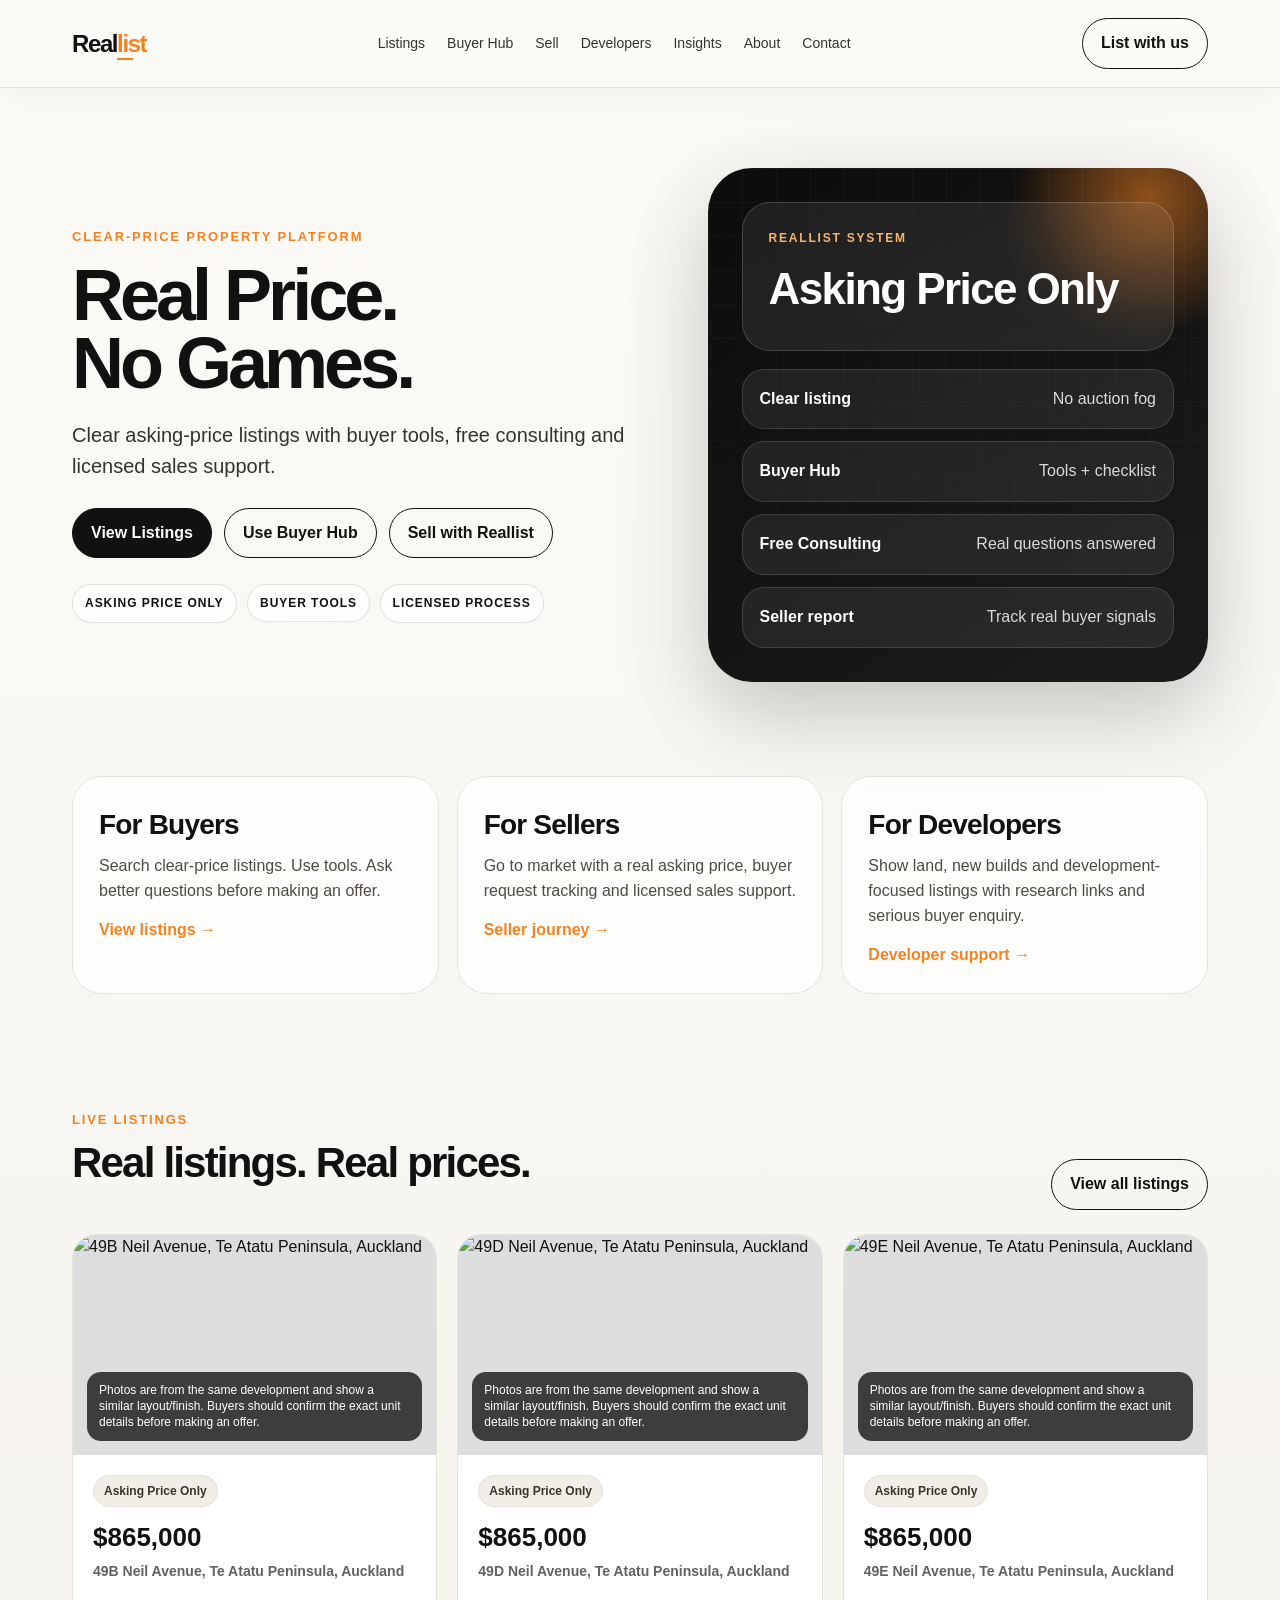
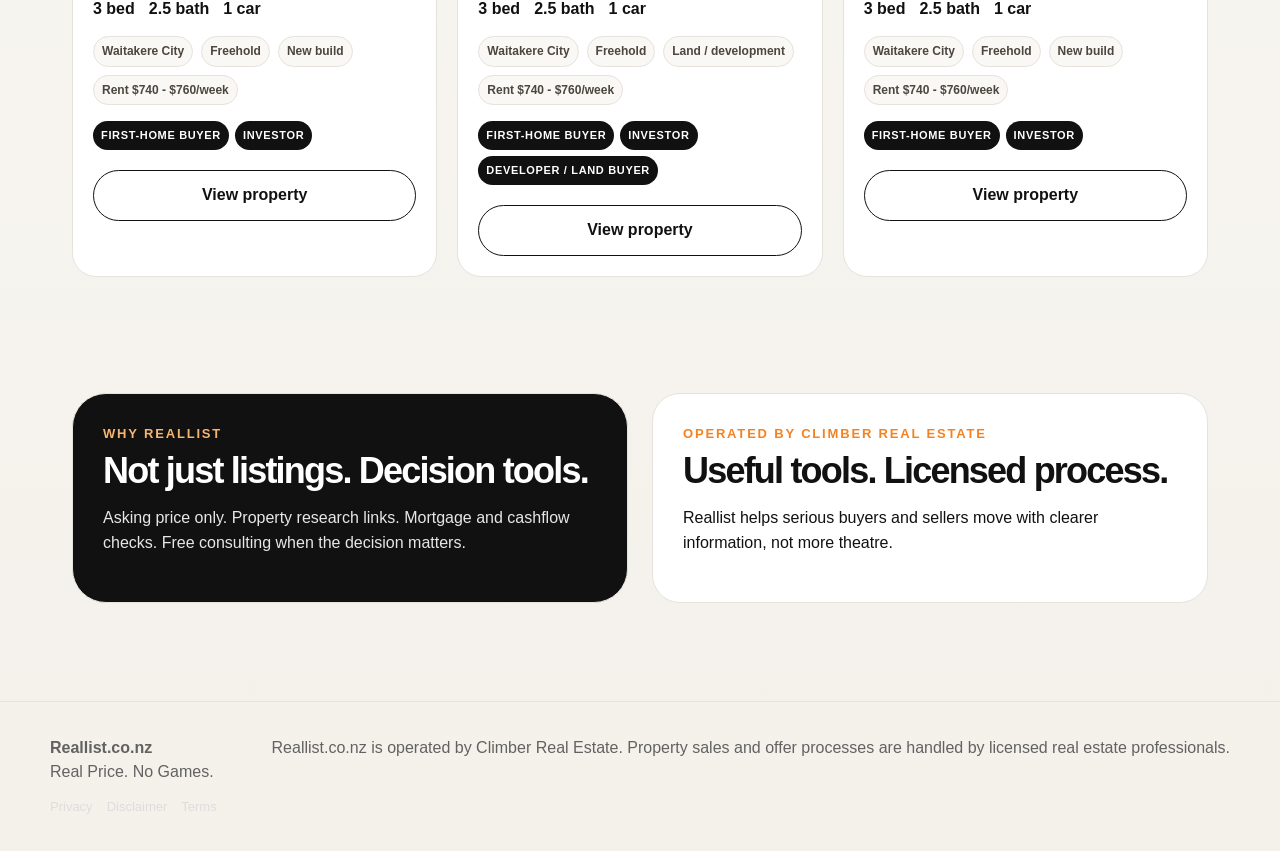
==== index.html @ ccdcf1c7 "Add files via upload simplified_search" ====
<!doctype html><html lang="en"><head><meta charset="utf-8"><meta name="viewport" content="width=device-width,initial-scale=1"><title>Reallist | Real Price. No Games.</title><meta name="description" content="Reallist is a clear-price property platform with buyer tools, free consulting and licensed sales support."><meta property="og:title" content="Reallist | Real Price. No Games."><meta property="og:description" content="Reallist is a clear-price property platform with buyer tools, free consulting and licensed sales support."><meta property="og:type" content="website"><link rel="stylesheet" href="./styles.css?v=30"></head><body><header class="top"><nav class="nav"><a class="logo" href="index.html">Real<span>list</span></a><div class="links"><a href="listings.html">Listings</a><a href="buy.html">Buyer Hub</a><a href="sell.html">Sell</a><a href="developers.html">Developers</a><a href="insights.html">Insights</a><a href="about.html">About</a><a href="contact.html">Contact</a></div><a class="btn alt" href="sell.html">List with us</a></nav></header>
<section class="hero v23-hero"><div class="hero-copy"><div class="eyebrow">Clear-price property platform</div><h1 class="h1">Real Price.<br>No Games.</h1><p class="lead">Clear asking-price listings with buyer tools, free consulting and licensed sales support.</p><div class="hero-actions"><a class="btn" href="listings.html">View Listings</a><a class="btn alt" href="buy.html">Use Buyer Hub</a><a class="btn alt" href="sell.html">Sell with Reallist</a></div><div class="micro-proof"><span>Asking Price Only</span><span>Buyer Tools</span><span>Licensed Process</span></div></div><div class="product-console" aria-hidden="true"><div class="console-top"><span>REALLIST SYSTEM</span><b>Asking Price Only</b></div><div class="signal-list"><div><b>Clear listing</b><span>No auction fog</span></div><div><b>Buyer Hub</b><span>Tools + checklist</span></div><div><b>Free Consulting</b><span>Real questions answered</span></div><div><b>Seller report</b><span>Track real buyer signals</span></div></div></div></section>
<section class="section skinny"><div class="sharp-grid"><div><h2>For Buyers</h2><p>Search clear-price listings. Use tools. Ask better questions before making an offer.</p><a href="listings.html">View listings →</a></div><div><h2>For Sellers</h2><p>Go to market with a real asking price, buyer request tracking and licensed sales support.</p><a href="sell.html">Seller journey →</a></div><div><h2>For Developers</h2><p>Show land, new builds and development-focused listings with research links and serious buyer enquiry.</p><a href="developers.html">Developer support →</a></div></div></section>
<section class="section"><div class="section-head"><div><div class="eyebrow">Live listings</div><h2 class="h2">Real listings. Real prices.</h2></div><a class="btn alt" href="listings.html">View all listings</a></div><div class="grid compact" data-featured></div></section>
<section class="section split"><div class="panel dark minimal-panel"><div class="eyebrow light">Why Reallist</div><h2>Not just listings. Decision tools.</h2><p>Asking price only. Property research links. Mortgage and cashflow checks. Free consulting when the decision matters.</p></div><div class="panel minimal-panel"><div class="eyebrow">Operated by Climber Real Estate</div><h2>Useful tools. Licensed process.</h2><p>Reallist helps serious buyers and sellers move with clearer information, not more theatre.</p></div></section>
<footer class="footer"><div class="footer-inner"><div><b>Reallist.co.nz</b><br>Real Price. No Games.<div class="footer-links"><a href="privacy.html">Privacy</a><a href="disclaimer.html">Disclaimer</a><a href="terms.html">Terms</a></div></div><div>Reallist.co.nz is operated by Climber Real Estate. Property sales and offer processes are handled by licensed real estate professionals.</div></div></footer><script src="./data/listings.js?v=30"></script><script src="./app.js?v=30"></script></body></html>
---- styles.css ----
:root{--ink:#111;--muted:#626262;--line:#e6e2dc;--paper:#faf8f4;--panel:#fff;--brand:#111;--soft:#f1eee8;--accent:#F58220;--green:#244c3a}*{box-sizing:border-box}body{margin:0;font-family:Inter,Arial,"Helvetica Neue",sans-serif;background:var(--paper);color:var(--ink);line-height:1.55}a{color:inherit;text-decoration:none}.top{position:sticky;top:0;z-index:20;background:rgba(250,248,244,.92);backdrop-filter:blur(12px);border-bottom:1px solid var(--line)}.nav{max-width:1180px;margin:auto;display:flex;align-items:center;justify-content:space-between;padding:18px 22px}.logo{font-size:24px;font-weight:800;letter-spacing:-1px}.logo span{color:var(--accent)}.links{display:flex;gap:22px;font-size:14px;color:#333}.btn{display:inline-flex;align-items:center;justify-content:center;padding:12px 18px;border:1px solid #111;border-radius:999px;font-weight:700;background:#111;color:#fff;cursor:pointer}.btn.alt{background:transparent;color:#111}.btn.gold{background:var(--accent);border-color:var(--accent)}.hero{max-width:1180px;margin:0 auto;padding:80px 22px 60px;display:grid;grid-template-columns:1.05fr .95fr;gap:48px;align-items:center}.eyebrow{font-size:13px;text-transform:uppercase;letter-spacing:.14em;color:var(--accent);font-weight:800}.h1{font-size:72px;line-height:.95;letter-spacing:-4px;margin:14px 0 22px;font-weight:900}.lead{font-size:20px;color:#333;max-width:680px}.hero-card{background:#111;color:#fff;border-radius:28px;padding:34px;min-height:430px;display:flex;flex-direction:column;justify-content:space-between;box-shadow:0 24px 80px rgba(0,0,0,.14)}.hero-card h2{font-size:34px;line-height:1;margin:0}.stats{display:grid;grid-template-columns:repeat(3,1fr);gap:14px}.stat{background:rgba(255,255,255,.08);border:1px solid rgba(255,255,255,.12);border-radius:18px;padding:18px}.stat b{display:block;font-size:26px}.section{max-width:1180px;margin:0 auto;padding:58px 22px}.section h2{font-size:42px;letter-spacing:-1.8px;margin:0 0 14px}.grid{display:grid;grid-template-columns:repeat(3,1fr);gap:20px}.card{background:var(--panel);border:1px solid var(--line);border-radius:24px;overflow:hidden}.card-pad{padding:24px}.listing-img{height:220px;background:#ddd;object-fit:cover;width:100%;display:block}.pill{display:inline-block;background:var(--soft);border:1px solid var(--line);border-radius:999px;padding:6px 10px;font-size:12px;font-weight:800;color:#3b342d}.price{font-size:30px;font-weight:900;margin:10px 0 4px}.meta{color:var(--muted);font-size:14px}.facts{display:flex;gap:14px;flex-wrap:wrap;margin:14px 0}.fact{font-weight:800}.split{display:grid;grid-template-columns:1fr 1fr;gap:24px}.panel{background:var(--panel);border:1px solid var(--line);border-radius:28px;padding:30px}.dark{background:#111;color:#fff;border-radius:34px}.dark .muted{color:#ccc}.muted{color:var(--muted)}.quote{font-size:30px;line-height:1.15;font-weight:900;letter-spacing:-1px}.footer{border-top:1px solid var(--line);padding:34px 22px;margin-top:40px;color:var(--muted)}.footer-inner{max-width:1180px;margin:auto;display:flex;justify-content:space-between;gap:20px}.form{display:grid;gap:14px}.input,.textarea,.select{width:100%;padding:13px 14px;border:1px solid var(--line);border-radius:14px;background:#fff;font:inherit}.textarea{min-height:120px}.listing-hero{max-width:1180px;margin:0 auto;padding:34px 22px;display:grid;grid-template-columns:1fr .8fr;gap:28px}.listing-hero img{width:100%;height:480px;object-fit:cover;border-radius:28px}.detail-grid{max-width:1180px;margin:0 auto;padding:10px 22px 70px;display:grid;grid-template-columns:1.2fr .8fr;gap:24px}.list{padding-left:18px}.list li{margin:8px 0}.table{width:100%;border-collapse:collapse}.table td{padding:14px;border-bottom:1px solid var(--line)}.mobile-menu{display:none}@media(max-width:850px){.links{display:none}.mobile-menu{display:block}.hero,.listing-hero,.detail-grid,.split{grid-template-columns:1fr}.h1{font-size:50px}.grid{grid-template-columns:1fr}.hero-card{min-height:auto}.stats{grid-template-columns:1fr}.footer-inner{display:block}.listing-hero img{height:300px}}

.image-wrap{position:relative}.image-note{position:absolute;left:12px;right:12px;bottom:12px;background:rgba(17,17,17,.78);color:#fff;border-radius:14px;padding:10px 12px;font-size:12px;line-height:1.35}.hero-image img{width:100%;height:480px;object-fit:cover;border-radius:28px}@media(max-width:850px){.hero-image img{height:300px}.image-note{font-size:11px}}

.gallery{display:grid;gap:12px}.thumb-grid{display:grid;grid-template-columns:repeat(4,1fr);gap:10px}.thumb-grid img{width:100%;height:110px;object-fit:cover;border-radius:16px;border:1px solid var(--line)}.person-card{margin-top:28px;background:#fff;border:1px solid var(--line);border-radius:24px;padding:24px}.person-card h2{font-size:32px;margin:0 0 8px}@media(max-width:850px){.thumb-grid{grid-template-columns:repeat(2,1fr)}.thumb-grid img{height:120px}}
.floor-plan{width:100%;max-height:560px;object-fit:contain;border-radius:18px;border:1px solid var(--line);background:#fff}
.image-note{position:absolute;left:14px;right:14px;bottom:14px;background:rgba(17,17,17,.78);color:#fff;border-radius:14px;padding:10px 12px;font-size:12px;line-height:1.35}.image-wrap{position:relative}.hero-image img{display:block}.gallery .thumb-grid img{cursor:pointer}.person-card a{text-decoration:underline;text-underline-offset:3px}


.logo{color:var(--ink)}.logo span{color:var(--accent)}
.filter-bar{margin:26px 0 28px;background:#fff;border:1px solid var(--line);border-radius:24px;padding:18px;display:grid;grid-template-columns:1.3fr 1.1fr .9fr .9fr .8fr 1.1fr auto;gap:12px;align-items:end}
.filter-field label{display:block;font-size:11px;text-transform:uppercase;letter-spacing:.12em;font-weight:800;color:var(--muted);margin:0 0 6px}.filter-field input,.filter-field select{width:100%;border:1px solid var(--line);border-radius:14px;background:#fff;padding:12px 12px;font:inherit}.filter-result{font-size:14px;color:var(--muted);margin:0 0 18px}.compact-meta{display:grid;grid-template-columns:1fr 1fr;gap:8px;margin:14px 0}.compact-meta span{background:var(--soft);border:1px solid var(--line);border-radius:12px;padding:8px 10px;font-size:13px;font-weight:700}.card .price{font-size:28px}.card .card-pad{padding:20px}.card .btn{width:100%;margin-top:6px}.empty-state{background:#fff;border:1px dashed var(--line);border-radius:22px;padding:28px;color:var(--muted)}
@media(max-width:950px){.filter-bar{grid-template-columns:1fr 1fr}.filter-bar .btn{grid-column:1/-1}}
@media(max-width:620px){.filter-bar{grid-template-columns:1fr}.compact-meta{grid-template-columns:1fr}}
/* V18 product polish */
.tech-bg{position:relative;overflow:hidden}.tech-bg:before{content:"";position:absolute;inset:0;pointer-events:none;background-image:linear-gradient(rgba(17,17,17,.045) 1px,transparent 1px),linear-gradient(90deg,rgba(17,17,17,.045) 1px,transparent 1px);background-size:34px 34px;mask-image:linear-gradient(90deg,#000,transparent 85%);opacity:.65}.tech-bg>*{position:relative}.hero-lite{padding-top:76px;padding-bottom:48px}.small-lead{font-size:18px}.light{color:#f8b56e}.data-card{background:radial-gradient(circle at 20% 0%,rgba(245,130,32,.28),transparent 35%),#111}.data-rows{display:grid;gap:12px;margin-top:24px}.data-rows div{display:flex;justify-content:space-between;gap:14px;padding:14px 0;border-bottom:1px solid rgba(255,255,255,.14)}.data-rows span{color:#cfcfcf}.data-rows b{text-align:right}.h2{font-size:42px;letter-spacing:-1.8px;margin:0 0 14px}.mini-search{display:flex;gap:12px;margin:20px 0 24px;align-items:center}.mini-search select{padding:13px 14px;border:1px solid var(--line);border-radius:999px;background:#fff;font:inherit;min-width:260px}.card{transition:transform .18s ease,box-shadow .18s ease,border-color .18s ease}.card:hover{transform:translateY(-4px);box-shadow:0 18px 50px rgba(0,0,0,.09);border-color:#d7cec2}.card .listing-img{transition:transform .35s ease}.card:hover .listing-img{transform:scale(1.035)}.image-wrap{overflow:hidden}.compact .card-pad{padding:20px}.compact .price{font-size:26px}.compact-meta{display:flex;flex-wrap:wrap;gap:8px;margin:12px 0 16px}.compact-meta span{background:#faf8f4;border:1px solid var(--line);border-radius:999px;padding:5px 8px;font-size:12px;color:#4c463f}.tool-grid{display:grid;grid-template-columns:repeat(4,1fr);gap:18px;margin-top:24px}.tool-card{background:#fff;border:1px solid var(--line);border-radius:24px;padding:24px;transition:transform .18s ease,box-shadow .18s ease}.tool-card:hover{transform:translateY(-3px);box-shadow:0 16px 42px rgba(0,0,0,.07)}.tool-card h3{margin:0 0 8px}.small-cards{grid-template-columns:repeat(3,1fr)}.link-card{display:block}.journey-grid{display:grid;grid-template-columns:repeat(3,1fr);gap:16px;margin-top:22px}.journey-grid div,.timeline div{background:#fff;border:1px solid var(--line);border-radius:22px;padding:22px}.journey-grid b{display:block;font-size:18px;margin-bottom:8px}.timeline{display:grid;grid-template-columns:repeat(2,1fr);gap:18px;margin-top:24px}.timeline span{display:inline-flex;width:38px;height:38px;align-items:center;justify-content:center;background:#111;color:#fff;border-radius:50%;font-weight:900}.timeline h3{margin:14px 0 8px}.wide-form{max-width:920px}.form-grid{display:grid;grid-template-columns:repeat(3,1fr);gap:14px}.manifesto{font-size:30px;line-height:1.18;font-weight:900;letter-spacing:-1px}.narrow{max-width:900px}.calc-grid{display:grid;grid-template-columns:repeat(3,1fr);gap:14px}.calc-grid label{font-weight:800;font-size:13px;color:#333}.calc-grid input{margin-top:6px}.calc-results{display:grid;grid-template-columns:repeat(4,1fr);gap:14px;margin-top:18px}.calc-results div{background:#111;color:#fff;border-radius:18px;padding:18px}.calc-results span{display:block;color:#ccc;font-size:12px}.calc-results b{font-size:22px}.small{font-size:13px}.copy-row{display:flex;gap:10px;margin:18px 0}.copy-row .input{flex:1}.dev-toolkit{border-color:#d8c0a1;background:linear-gradient(180deg,#fff,#fffaf3)}.filter-bar{background:#fff;border:1px solid var(--line);border-radius:26px;padding:18px;display:grid;grid-template-columns:1.2fr 1fr .75fr .75fr .7fr 1fr auto;gap:12px;align-items:end}.filter-field label{display:block;font-size:12px;font-weight:800;color:#555;margin-bottom:6px}.filter-field input,.filter-field select{width:100%;padding:12px;border:1px solid var(--line);border-radius:14px;background:#fff}.empty-state{grid-column:1/-1;background:#fff;border:1px solid var(--line);border-radius:24px;padding:28px}.floor-plan{max-width:100%;border-radius:18px;border:1px solid var(--line)}@media(max-width:900px){.tool-grid,.small-cards,.journey-grid,.timeline,.calc-grid,.calc-results,.form-grid,.grid,.split,.hero,.listing-hero,.detail-grid{grid-template-columns:1fr!important}.filter-bar{grid-template-columns:1fr}.h1{font-size:48px!important;letter-spacing:-2px}.footer-inner{flex-direction:column}.links{display:none}.stats{grid-template-columns:1fr}.mini-search{flex-direction:column;align-items:stretch}.mini-search select{min-width:0}}

/* V19: cleaner SaaS / property-tech feel */
body{background:linear-gradient(180deg,#fbfaf7 0%,#f4f1eb 100%)}
.top{background:rgba(251,250,247,.78);box-shadow:0 10px 40px rgba(0,0,0,.035)}
.v19-hero{position:relative;min-height:620px;padding-top:92px;isolation:isolate}.v19-hero:after{content:"";position:absolute;inset:28px 22px auto auto;width:360px;height:360px;border-radius:50%;background:radial-gradient(circle,rgba(245,130,32,.18),transparent 64%);filter:blur(3px);z-index:-1;animation:floaty 7s ease-in-out infinite}.hero-copy{max-width:720px}.hero-actions{display:flex;gap:12px;flex-wrap:wrap;margin:26px 0}.micro-proof{display:flex;gap:10px;flex-wrap:wrap;margin-top:24px}.micro-proof span{font-size:12px;font-weight:800;text-transform:uppercase;letter-spacing:.08em;border:1px solid rgba(17,17,17,.11);background:rgba(255,255,255,.68);backdrop-filter:blur(14px);border-radius:999px;padding:9px 12px}.orbit-stage{position:relative;height:520px;border-radius:42px;background:linear-gradient(145deg,rgba(17,17,17,.96),rgba(17,17,17,.82));overflow:hidden;box-shadow:0 28px 90px rgba(0,0,0,.18)}.orb{position:absolute;border-radius:50%;filter:blur(1px);opacity:.9}.orb-one{width:190px;height:190px;background:rgba(245,130,32,.55);right:40px;top:50px;animation:floaty 6s ease-in-out infinite}.orb-two{width:120px;height:120px;background:rgba(255,255,255,.18);left:48px;bottom:62px;animation:floaty 8s ease-in-out infinite reverse}.glass-stack{position:absolute;inset:70px 44px;display:grid;gap:18px;align-content:center}.glass-card{background:rgba(255,255,255,.1);border:1px solid rgba(255,255,255,.2);color:#fff;border-radius:26px;padding:24px;backdrop-filter:blur(18px);box-shadow:0 18px 50px rgba(0,0,0,.2);transform:translateX(0);animation:softPulse 5s ease-in-out infinite}.glass-card:nth-child(2){margin-left:44px;animation-delay:.7s}.glass-card:nth-child(3){margin-left:88px;animation-delay:1.4s}.glass-card span{display:block;color:#f8b56e;font-size:12px;letter-spacing:.14em;font-weight:900}.glass-card b{display:block;font-size:34px;letter-spacing:-1px;margin:7px 0}.glass-card small{color:#ddd}.skinny{padding-top:34px}.sharp-grid{display:grid;grid-template-columns:repeat(3,1fr);gap:18px}.sharp-grid>div{background:rgba(255,255,255,.72);border:1px solid var(--line);border-radius:30px;padding:26px;transition:.18s ease;backdrop-filter:blur(14px)}.sharp-grid>div:hover{transform:translateY(-4px);box-shadow:0 20px 50px rgba(0,0,0,.075)}.sharp-grid h2{font-size:28px;margin:0 0 8px;letter-spacing:-.8px}.sharp-grid p{color:#4e4a44;margin:0 0 14px}.sharp-grid a{font-weight:900;color:var(--accent)}.section-head{display:flex;align-items:end;justify-content:space-between;gap:20px;margin-bottom:24px}.minimal-panel h2{font-size:36px;line-height:1.05;margin:8px 0 12px}.compact-title{font-size:64px}.listing-hero-lite{padding-bottom:20px}.no-top{padding-top:10px}.hub-console{background:rgba(17,17,17,.95);color:#fff;border-radius:38px;padding:30px;display:grid;gap:14px;box-shadow:0 28px 90px rgba(0,0,0,.16);position:relative;overflow:hidden}.hub-console:before{content:"";position:absolute;right:-60px;top:-60px;width:220px;height:220px;border-radius:50%;background:rgba(245,130,32,.3);filter:blur(6px)}.console-row{position:relative;display:flex;justify-content:space-between;gap:18px;border:1px solid rgba(255,255,255,.13);background:rgba(255,255,255,.07);border-radius:20px;padding:18px}.console-row b{font-size:20px}.console-row span{color:#ddd;text-align:right}.btn{transition:transform .16s ease,box-shadow .16s ease,background .16s ease}.btn:hover{transform:translateY(-2px);box-shadow:0 12px 30px rgba(0,0,0,.12)}.btn.alt:hover{background:#111;color:#fff}.logo{letter-spacing:-1.4px}.logo span{position:relative}.logo span:after{content:"";position:absolute;left:0;right:0;bottom:-3px;height:2px;background:var(--accent);transform-origin:left;transform:scaleX(.55);transition:transform .18s ease}.logo:hover span:after{transform:scaleX(1)}
@keyframes floaty{0%,100%{transform:translate3d(0,0,0)}50%{transform:translate3d(0,-18px,0)}}
@keyframes softPulse{0%,100%{transform:translateY(0)}50%{transform:translateY(-8px)}}
@media(max-width:850px){.v19-hero{min-height:auto}.orbit-stage{height:430px}.glass-stack{inset:44px 24px}.glass-card:nth-child(2),.glass-card:nth-child(3){margin-left:0}.sharp-grid{grid-template-columns:1fr}.section-head{display:block}.compact-title{font-size:46px}.console-row{display:block}.console-row span{text-align:left;display:block;margin-top:6px}.hero-actions{display:grid}.hero-actions .btn{width:100%}}

/* V23 release-readiness refinements */
.footer-links{display:flex;gap:14px;margin-top:12px;font-size:13px}.footer-links a{color:#ddd;text-decoration:none}.footer-links a:hover{color:#fff}.v23-hero{grid-template-columns:1.08fr .92fr;min-height:640px}.product-console{position:relative;border-radius:44px;padding:34px;background:linear-gradient(145deg,#0c0c0c,#1b1b1b);color:#fff;box-shadow:0 30px 90px rgba(0,0,0,.22);overflow:hidden}.product-console:before{content:"";position:absolute;inset:-120px -90px auto auto;width:300px;height:300px;border-radius:50%;background:radial-gradient(circle,rgba(245,130,32,.55),transparent 64%);animation:floaty 8s ease-in-out infinite}.product-console:after{content:"";position:absolute;inset:0;background-image:linear-gradient(rgba(255,255,255,.055) 1px,transparent 1px),linear-gradient(90deg,rgba(255,255,255,.055) 1px,transparent 1px);background-size:34px 34px;mask-image:linear-gradient(180deg,#000,transparent 92%);opacity:.7}.product-console>*{position:relative;z-index:1}.console-top{border:1px solid rgba(255,255,255,.16);background:rgba(255,255,255,.08);backdrop-filter:blur(18px);border-radius:28px;padding:26px;margin-bottom:18px}.console-top span{display:block;color:#f8b56e;font-size:12px;font-weight:900;letter-spacing:.15em}.console-top b{display:block;font-size:44px;letter-spacing:-1.6px;margin-top:8px}.signal-list{display:grid;gap:12px}.signal-list div{display:flex;justify-content:space-between;gap:16px;border:1px solid rgba(255,255,255,.13);border-radius:22px;background:rgba(255,255,255,.07);padding:17px}.signal-list span{color:#d9d9d9;text-align:right}.v23-filter{grid-template-columns:minmax(260px,1.65fr) 1fr 1fr .72fr .72fr .72fr 1fr .82fr auto;align-items:end}.filter-field.wide{min-width:220px}.buyer-tags{display:flex;flex-wrap:wrap;gap:6px;margin:0 0 14px}.buyer-tags span{font-size:11px;text-transform:uppercase;letter-spacing:.06em;font-weight:900;background:#111;color:#fff;border-radius:999px;padding:6px 8px}.contact-path{text-decoration:none;color:inherit}.sticky-enquiry{position:sticky;top:96px;align-self:start}.sticky-mobile-cta{display:flex;gap:10px;flex-wrap:wrap;margin-top:20px}.seller-report{background:linear-gradient(180deg,#fff,#fff9f2);border-color:#e3caa9}.report-grid{display:grid;grid-template-columns:repeat(3,1fr);gap:10px;margin:18px 0}.report-grid div{background:#111;color:#fff;border-radius:18px;padding:16px}.report-grid span{display:block;color:#d7d7d7;font-size:12px}.report-grid b{font-size:28px}.link-card{text-decoration:none;color:inherit}.narrow{max-width:920px;margin-left:auto;margin-right:auto}.compact-title{line-height:.96}.form button[type=submit]{margin-top:4px}.listing-lead .lead{font-size:17px;line-height:1.55}.meta-description{color:var(--muted)}
@media(max-width:1100px){.v23-filter{grid-template-columns:repeat(3,1fr)}.v23-filter .wide{grid-column:1/-1}.v23-filter button{grid-column:1/-1}.v23-hero{grid-template-columns:1fr}.product-console{min-height:360px}}
@media(max-width:720px){.v23-filter{grid-template-columns:1fr}.report-grid{grid-template-columns:1fr 1fr}.signal-list div{display:block}.signal-list span{display:block;text-align:left;margin-top:5px}.console-top b{font-size:34px}.sticky-enquiry{position:static}.product-console{border-radius:28px;padding:24px}.sharp-grid a.contact-path{display:block}.report-grid{grid-template-columns:1fr}}
.request-buttons{display:flex;flex-direction:column;gap:10px;margin:18px 0}
.request-buttons .btn{width:100%;text-align:center;justify-content:center}

/* V27 viewing request model */
.viewing-model{background:linear-gradient(180deg,#fff,#fff9f2);border-color:#e3caa9}.viewing-stats{display:grid;grid-template-columns:repeat(3,1fr);gap:10px;margin:18px 0}.viewing-stats div{background:#111;color:#fff;border-radius:18px;padding:16px}.viewing-stats span{display:block;color:#d7d7d7;font-size:12px}.viewing-stats b{font-size:22px}.panel.dark h2{color:#fff}.panel.dark p{color:#e7e7e7}@media(max-width:720px){.viewing-stats{grid-template-columns:1fr}}

.stacked-actions{display:flex;flex-direction:column;gap:12px;margin-top:18px}.action-panel{border:1px solid rgba(245,130,32,.25);background:linear-gradient(135deg,#fff,#fff7ef)}

/* V29 property gallery: swipe, thumbnails and lightbox */
.v29-gallery{display:grid;gap:14px}.gallery-stage{position:relative;border-radius:28px;overflow:hidden;background:#111}.gallery-main{display:block;width:100%;border:0;background:#111;padding:0;cursor:zoom-in;text-align:left}.gallery-main img{display:block;width:100%;height:520px;object-fit:cover;border-radius:28px;transition:transform .32s ease}.gallery-main:hover img{transform:scale(1.018)}.gallery-counter,.gallery-expand{position:absolute;z-index:3;background:rgba(17,17,17,.72);color:#fff;border:1px solid rgba(255,255,255,.14);backdrop-filter:blur(10px);border-radius:999px;font-size:12px;font-weight:900;letter-spacing:.04em}.gallery-counter{top:14px;left:14px;padding:8px 11px}.gallery-expand{top:14px;right:14px;padding:8px 12px}.gallery-nav{position:absolute;top:50%;z-index:4;transform:translateY(-50%);width:44px;height:44px;border-radius:999px;border:1px solid rgba(255,255,255,.24);background:rgba(17,17,17,.58);color:#fff;font-size:34px;line-height:1;display:flex;align-items:center;justify-content:center;cursor:pointer;backdrop-filter:blur(10px);transition:.16s ease}.gallery-nav:hover{background:var(--accent);border-color:var(--accent);transform:translateY(-50%) scale(1.06)}.gallery-nav.prev{left:14px}.gallery-nav.next{right:14px}.thumb-strip{display:flex;gap:10px;overflow-x:auto;padding:2px 2px 8px;scrollbar-width:thin}.gallery-thumb{flex:0 0 118px;height:78px;padding:0;border:2px solid transparent;border-radius:16px;background:#fff;overflow:hidden;cursor:pointer;opacity:.72;transition:.16s ease}.gallery-thumb:hover,.gallery-thumb.active{opacity:1;border-color:var(--accent);transform:translateY(-2px)}.gallery-thumb img{width:100%;height:100%;object-fit:cover;display:block}.no-scroll{overflow:hidden}.lightbox{position:fixed;inset:0;z-index:999;background:rgba(0,0,0,.92);display:flex;align-items:center;justify-content:center;padding:48px}.lightbox-img{max-width:min(1180px,92vw);max-height:86vh;object-fit:contain;border-radius:18px;box-shadow:0 24px 80px rgba(0,0,0,.55)}.lightbox-close{position:fixed;top:20px;right:22px;width:48px;height:48px;border-radius:999px;border:1px solid rgba(255,255,255,.25);background:rgba(255,255,255,.12);color:#fff;font-size:34px;cursor:pointer}.lightbox-nav{position:fixed;top:50%;transform:translateY(-50%);width:58px;height:58px;border-radius:999px;border:1px solid rgba(255,255,255,.25);background:rgba(255,255,255,.12);color:#fff;font-size:46px;cursor:pointer}.lightbox-prev{left:24px}.lightbox-next{right:24px}.lightbox-count{position:fixed;bottom:22px;left:50%;transform:translateX(-50%);color:#fff;background:rgba(255,255,255,.12);border:1px solid rgba(255,255,255,.22);border-radius:999px;padding:8px 14px;font-weight:900}
@media(max-width:850px){.gallery-main img{height:340px}.gallery-expand{display:none}.gallery-nav{width:38px;height:38px;font-size:28px}.gallery-thumb{flex-basis:92px;height:64px}.lightbox{padding:18px}.lightbox-nav{width:46px;height:46px;font-size:36px}.lightbox-prev{left:10px}.lightbox-next{right:10px}.lightbox-close{top:12px;right:12px}}

/* V30 simplified listings search */
.v30-note{color:var(--muted);font-size:14px;margin-top:-10px}.v23-filter .filter-field label{white-space:normal}.v23-filter input,.v23-filter select{min-height:50px}.v23-filter button{height:50px;align-self:end}
@media(max-width:1200px){.v23-filter{grid-template-columns:repeat(4,1fr)}.v23-filter .wide{grid-column:1/-1}.v23-filter button{grid-column:auto}}
@media(max-width:780px){.v23-filter{grid-template-columns:1fr 1fr}.v23-filter .wide{grid-column:1/-1}.v23-filter button{grid-column:1/-1}}
@media(max-width:560px){.v23-filter{grid-template-columns:1fr}}
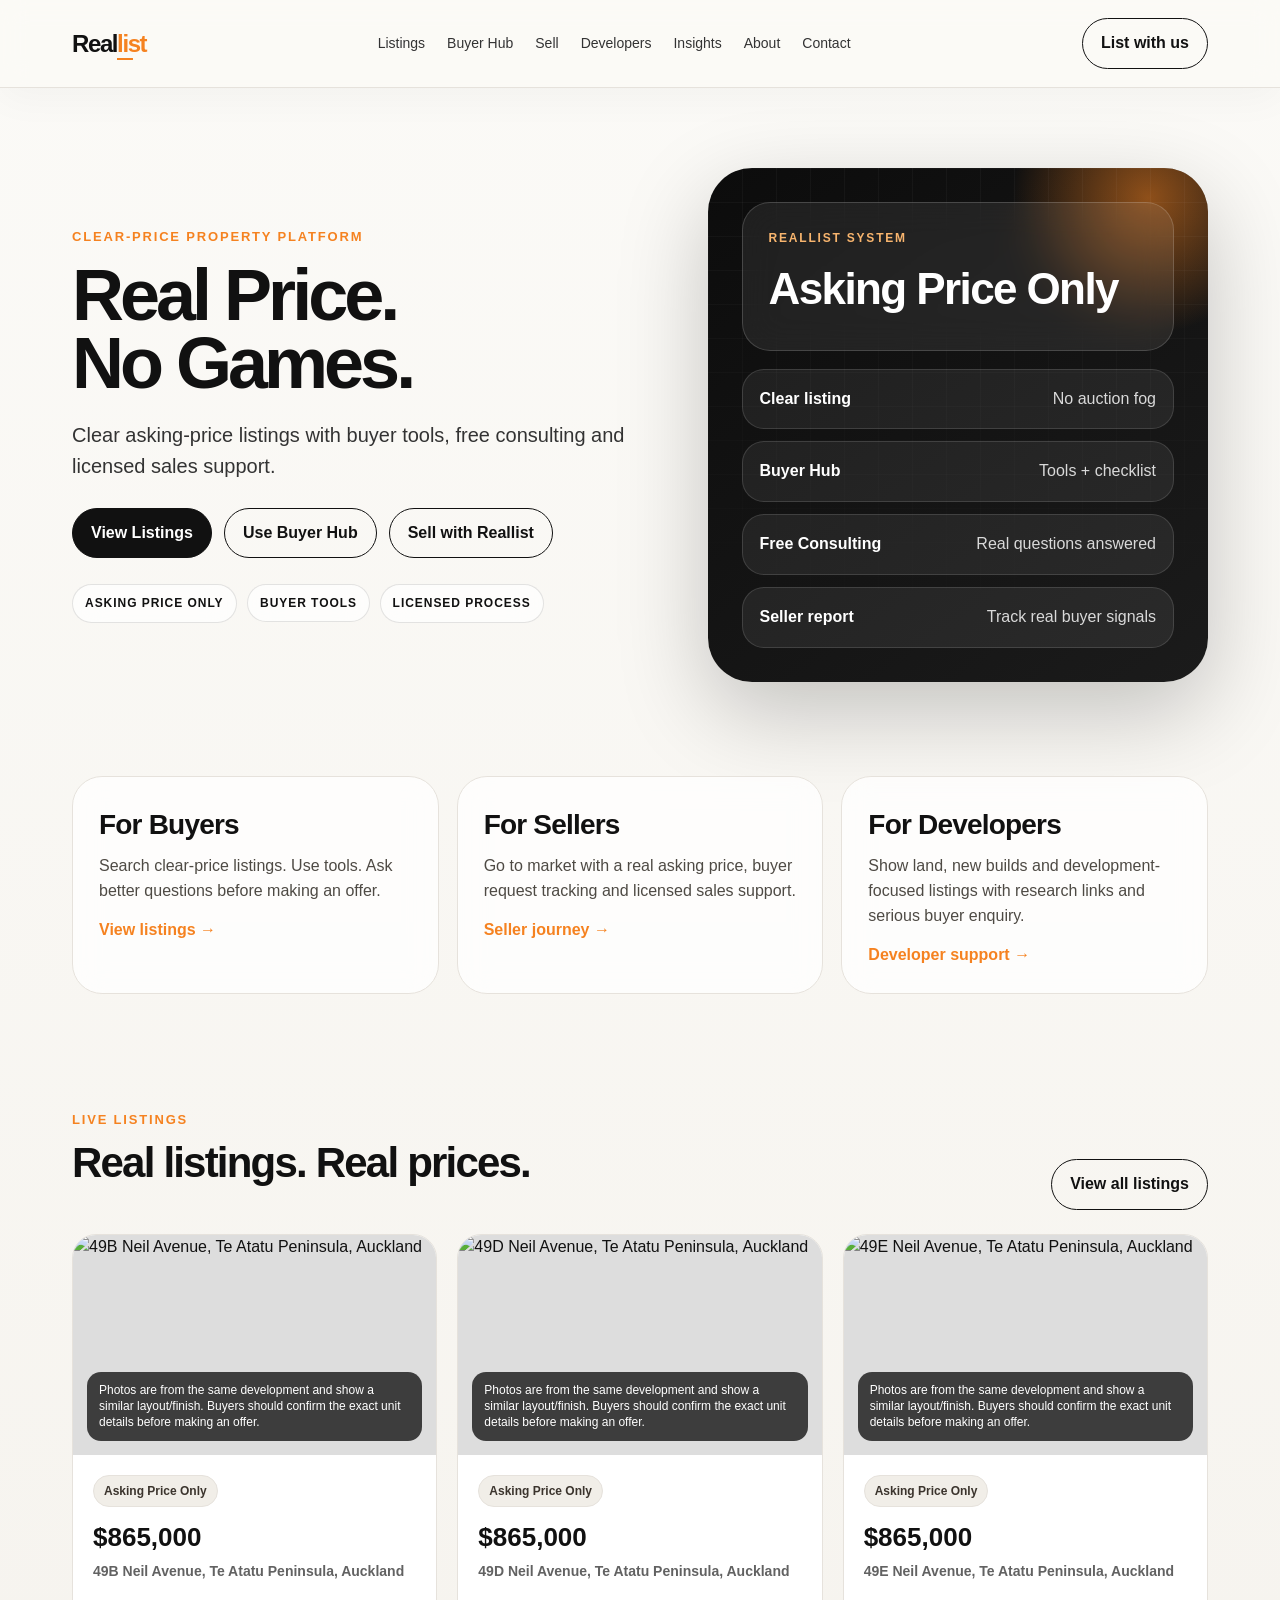
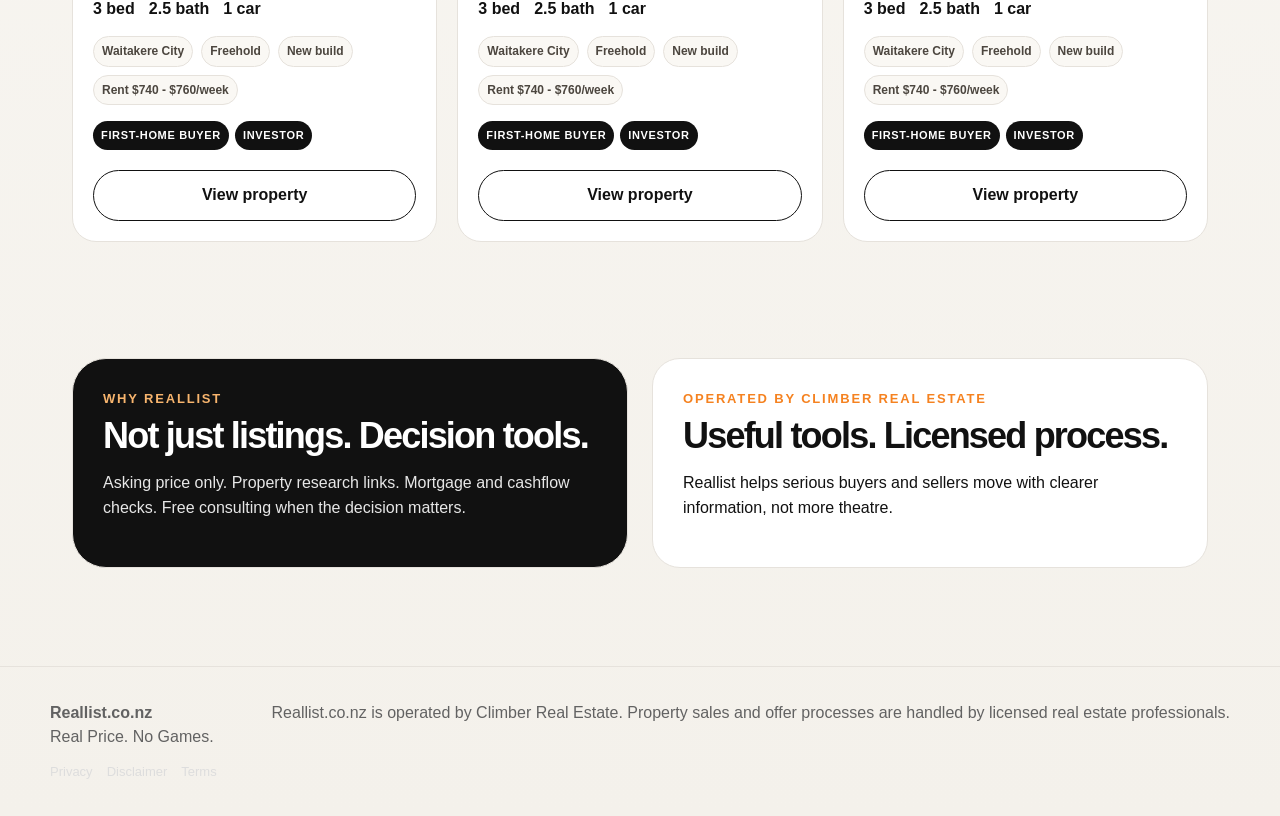
==== commit c6101d70: "Add files via upload controlled_listing_tags" ====
--- a/index.html
+++ b/index.html
@@ -1,6 +1,6 @@
-<!doctype html><html lang="en"><head><meta charset="utf-8"><meta name="viewport" content="width=device-width,initial-scale=1"><title>Reallist | Real Price. No Games.</title><meta name="description" content="Reallist is a clear-price property platform with buyer tools, free consulting and licensed sales support."><meta property="og:title" content="Reallist | Real Price. No Games."><meta property="og:description" content="Reallist is a clear-price property platform with buyer tools, free consulting and licensed sales support."><meta property="og:type" content="website"><link rel="stylesheet" href="./styles.css?v=30"></head><body><header class="top"><nav class="nav"><a class="logo" href="index.html">Real<span>list</span></a><div class="links"><a href="listings.html">Listings</a><a href="buy.html">Buyer Hub</a><a href="sell.html">Sell</a><a href="developers.html">Developers</a><a href="insights.html">Insights</a><a href="about.html">About</a><a href="contact.html">Contact</a></div><a class="btn alt" href="sell.html">List with us</a></nav></header>
+<!doctype html><html lang="en"><head><meta charset="utf-8"><meta name="viewport" content="width=device-width,initial-scale=1"><title>Reallist | Real Price. No Games.</title><meta name="description" content="Reallist is a clear-price property platform with buyer tools, free consulting and licensed sales support."><meta property="og:title" content="Reallist | Real Price. No Games."><meta property="og:description" content="Reallist is a clear-price property platform with buyer tools, free consulting and licensed sales support."><meta property="og:type" content="website"><link rel="stylesheet" href="./styles.css?v=31"></head><body><header class="top"><nav class="nav"><a class="logo" href="index.html">Real<span>list</span></a><div class="links"><a href="listings.html">Listings</a><a href="buy.html">Buyer Hub</a><a href="sell.html">Sell</a><a href="developers.html">Developers</a><a href="insights.html">Insights</a><a href="about.html">About</a><a href="contact.html">Contact</a></div><a class="btn alt" href="sell.html">List with us</a></nav></header>
 <section class="hero v23-hero"><div class="hero-copy"><div class="eyebrow">Clear-price property platform</div><h1 class="h1">Real Price.<br>No Games.</h1><p class="lead">Clear asking-price listings with buyer tools, free consulting and licensed sales support.</p><div class="hero-actions"><a class="btn" href="listings.html">View Listings</a><a class="btn alt" href="buy.html">Use Buyer Hub</a><a class="btn alt" href="sell.html">Sell with Reallist</a></div><div class="micro-proof"><span>Asking Price Only</span><span>Buyer Tools</span><span>Licensed Process</span></div></div><div class="product-console" aria-hidden="true"><div class="console-top"><span>REALLIST SYSTEM</span><b>Asking Price Only</b></div><div class="signal-list"><div><b>Clear listing</b><span>No auction fog</span></div><div><b>Buyer Hub</b><span>Tools + checklist</span></div><div><b>Free Consulting</b><span>Real questions answered</span></div><div><b>Seller report</b><span>Track real buyer signals</span></div></div></div></section>
 <section class="section skinny"><div class="sharp-grid"><div><h2>For Buyers</h2><p>Search clear-price listings. Use tools. Ask better questions before making an offer.</p><a href="listings.html">View listings →</a></div><div><h2>For Sellers</h2><p>Go to market with a real asking price, buyer request tracking and licensed sales support.</p><a href="sell.html">Seller journey →</a></div><div><h2>For Developers</h2><p>Show land, new builds and development-focused listings with research links and serious buyer enquiry.</p><a href="developers.html">Developer support →</a></div></div></section>
 <section class="section"><div class="section-head"><div><div class="eyebrow">Live listings</div><h2 class="h2">Real listings. Real prices.</h2></div><a class="btn alt" href="listings.html">View all listings</a></div><div class="grid compact" data-featured></div></section>
 <section class="section split"><div class="panel dark minimal-panel"><div class="eyebrow light">Why Reallist</div><h2>Not just listings. Decision tools.</h2><p>Asking price only. Property research links. Mortgage and cashflow checks. Free consulting when the decision matters.</p></div><div class="panel minimal-panel"><div class="eyebrow">Operated by Climber Real Estate</div><h2>Useful tools. Licensed process.</h2><p>Reallist helps serious buyers and sellers move with clearer information, not more theatre.</p></div></section>
-<footer class="footer"><div class="footer-inner"><div><b>Reallist.co.nz</b><br>Real Price. No Games.<div class="footer-links"><a href="privacy.html">Privacy</a><a href="disclaimer.html">Disclaimer</a><a href="terms.html">Terms</a></div></div><div>Reallist.co.nz is operated by Climber Real Estate. Property sales and offer processes are handled by licensed real estate professionals.</div></div></footer><script src="./data/listings.js?v=30"></script><script src="./app.js?v=30"></script></body></html>+<footer class="footer"><div class="footer-inner"><div><b>Reallist.co.nz</b><br>Real Price. No Games.<div class="footer-links"><a href="privacy.html">Privacy</a><a href="disclaimer.html">Disclaimer</a><a href="terms.html">Terms</a></div></div><div>Reallist.co.nz is operated by Climber Real Estate. Property sales and offer processes are handled by licensed real estate professionals.</div></div></footer><script src="./data/listings.js?v=31"></script><script src="./app.js?v=31"></script></body></html>
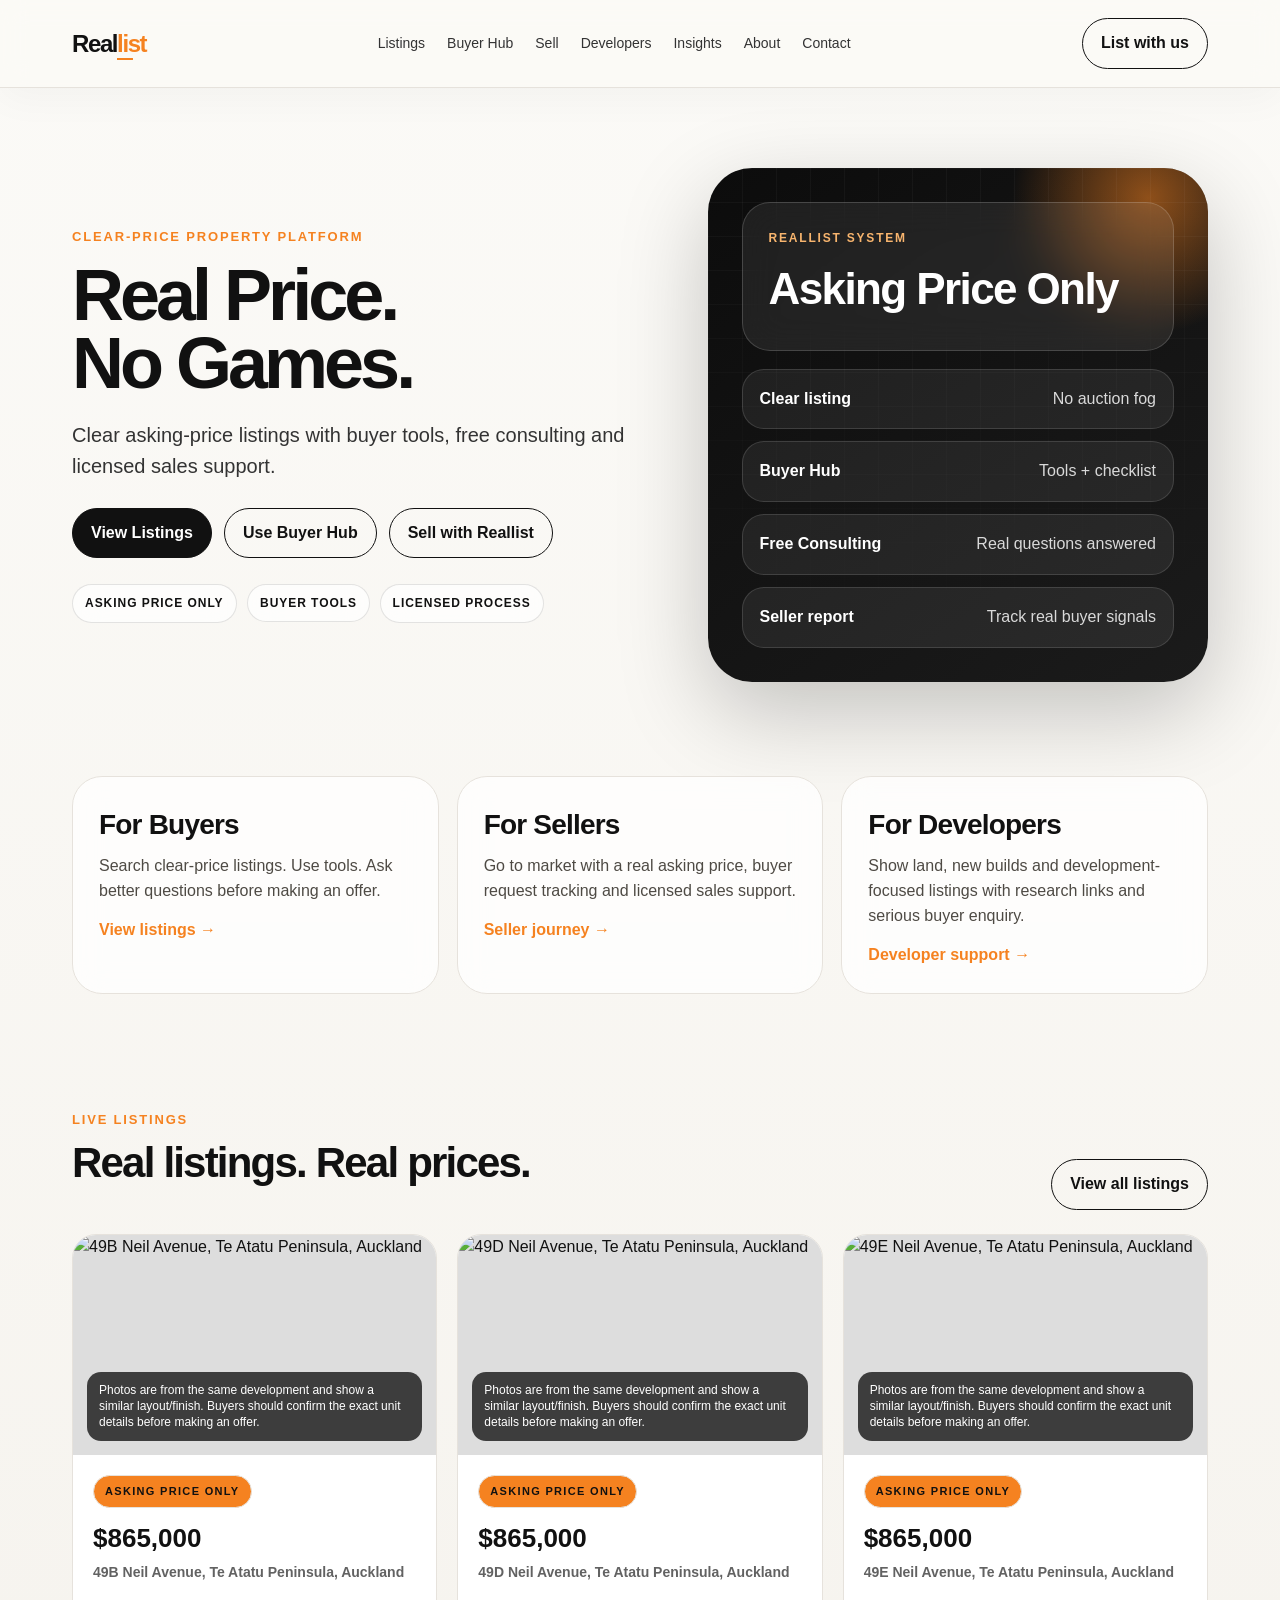
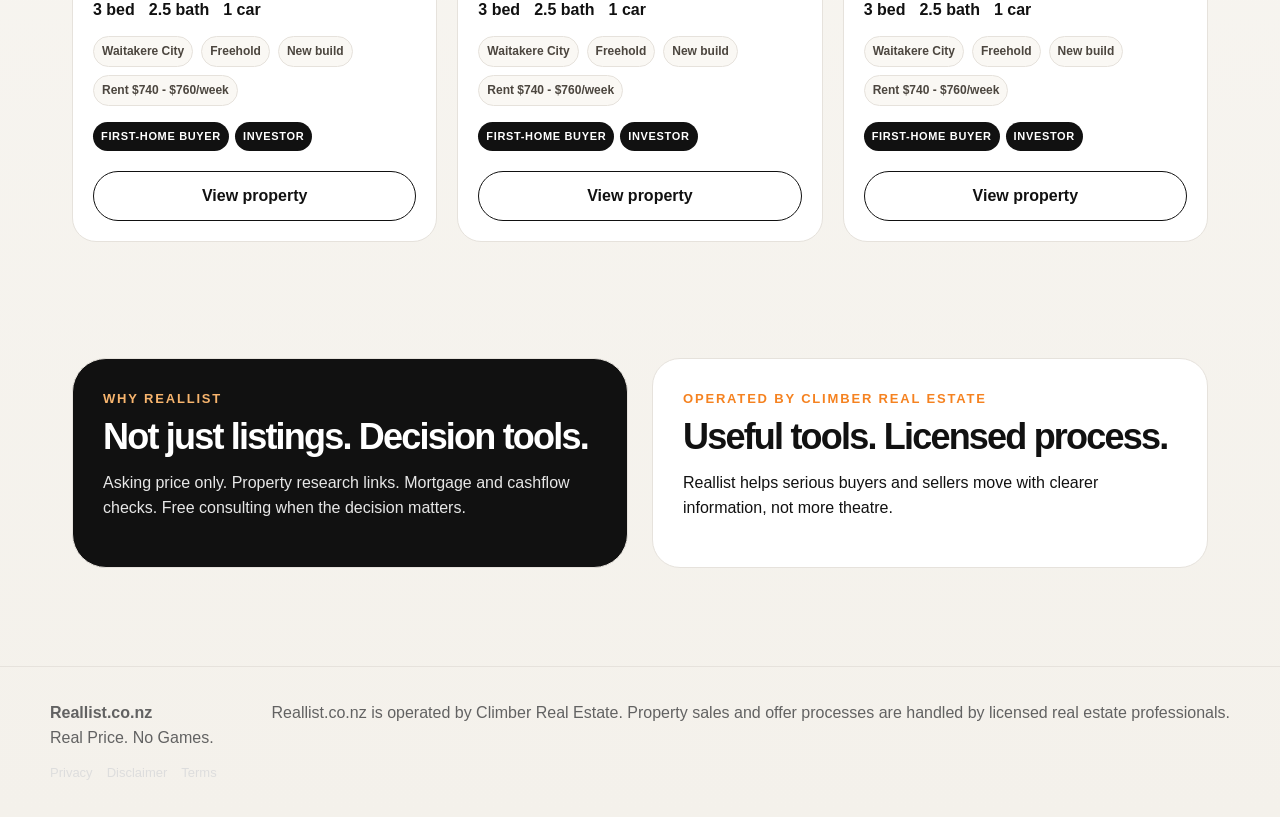
==== commit 8fbe0849: "Add files via upload developers_two_services" ====
--- a/index.html
+++ b/index.html
@@ -1,6 +1,6 @@
-<!doctype html><html lang="en"><head><meta charset="utf-8"><meta name="viewport" content="width=device-width,initial-scale=1"><title>Reallist | Real Price. No Games.</title><meta name="description" content="Reallist is a clear-price property platform with buyer tools, free consulting and licensed sales support."><meta property="og:title" content="Reallist | Real Price. No Games."><meta property="og:description" content="Reallist is a clear-price property platform with buyer tools, free consulting and licensed sales support."><meta property="og:type" content="website"><link rel="stylesheet" href="./styles.css?v=31"></head><body><header class="top"><nav class="nav"><a class="logo" href="index.html">Real<span>list</span></a><div class="links"><a href="listings.html">Listings</a><a href="buy.html">Buyer Hub</a><a href="sell.html">Sell</a><a href="developers.html">Developers</a><a href="insights.html">Insights</a><a href="about.html">About</a><a href="contact.html">Contact</a></div><a class="btn alt" href="sell.html">List with us</a></nav></header>
+<!doctype html><html lang="en"><head><meta charset="utf-8"><meta name="viewport" content="width=device-width,initial-scale=1"><title>Reallist | Real Price. No Games.</title><meta name="description" content="Reallist is a clear-price property platform with buyer tools, free consulting and licensed sales support."><meta property="og:title" content="Reallist | Real Price. No Games."><meta property="og:description" content="Reallist is a clear-price property platform with buyer tools, free consulting and licensed sales support."><meta property="og:type" content="website"><link rel="stylesheet" href="./styles.css?v=32"></head><body><header class="top"><nav class="nav"><a class="logo" href="index.html">Real<span>list</span></a><div class="links"><a href="listings.html">Listings</a><a href="buy.html">Buyer Hub</a><a href="sell.html">Sell</a><a href="developers.html">Developers</a><a href="insights.html">Insights</a><a href="about.html">About</a><a href="contact.html">Contact</a></div><a class="btn alt" href="sell.html">List with us</a></nav></header>
 <section class="hero v23-hero"><div class="hero-copy"><div class="eyebrow">Clear-price property platform</div><h1 class="h1">Real Price.<br>No Games.</h1><p class="lead">Clear asking-price listings with buyer tools, free consulting and licensed sales support.</p><div class="hero-actions"><a class="btn" href="listings.html">View Listings</a><a class="btn alt" href="buy.html">Use Buyer Hub</a><a class="btn alt" href="sell.html">Sell with Reallist</a></div><div class="micro-proof"><span>Asking Price Only</span><span>Buyer Tools</span><span>Licensed Process</span></div></div><div class="product-console" aria-hidden="true"><div class="console-top"><span>REALLIST SYSTEM</span><b>Asking Price Only</b></div><div class="signal-list"><div><b>Clear listing</b><span>No auction fog</span></div><div><b>Buyer Hub</b><span>Tools + checklist</span></div><div><b>Free Consulting</b><span>Real questions answered</span></div><div><b>Seller report</b><span>Track real buyer signals</span></div></div></div></section>
 <section class="section skinny"><div class="sharp-grid"><div><h2>For Buyers</h2><p>Search clear-price listings. Use tools. Ask better questions before making an offer.</p><a href="listings.html">View listings →</a></div><div><h2>For Sellers</h2><p>Go to market with a real asking price, buyer request tracking and licensed sales support.</p><a href="sell.html">Seller journey →</a></div><div><h2>For Developers</h2><p>Show land, new builds and development-focused listings with research links and serious buyer enquiry.</p><a href="developers.html">Developer support →</a></div></div></section>
 <section class="section"><div class="section-head"><div><div class="eyebrow">Live listings</div><h2 class="h2">Real listings. Real prices.</h2></div><a class="btn alt" href="listings.html">View all listings</a></div><div class="grid compact" data-featured></div></section>
 <section class="section split"><div class="panel dark minimal-panel"><div class="eyebrow light">Why Reallist</div><h2>Not just listings. Decision tools.</h2><p>Asking price only. Property research links. Mortgage and cashflow checks. Free consulting when the decision matters.</p></div><div class="panel minimal-panel"><div class="eyebrow">Operated by Climber Real Estate</div><h2>Useful tools. Licensed process.</h2><p>Reallist helps serious buyers and sellers move with clearer information, not more theatre.</p></div></section>
-<footer class="footer"><div class="footer-inner"><div><b>Reallist.co.nz</b><br>Real Price. No Games.<div class="footer-links"><a href="privacy.html">Privacy</a><a href="disclaimer.html">Disclaimer</a><a href="terms.html">Terms</a></div></div><div>Reallist.co.nz is operated by Climber Real Estate. Property sales and offer processes are handled by licensed real estate professionals.</div></div></footer><script src="./data/listings.js?v=31"></script><script src="./app.js?v=31"></script></body></html>+<footer class="footer"><div class="footer-inner"><div><b>Reallist.co.nz</b><br>Real Price. No Games.<div class="footer-links"><a href="privacy.html">Privacy</a><a href="disclaimer.html">Disclaimer</a><a href="terms.html">Terms</a></div></div><div>Reallist.co.nz is operated by Climber Real Estate. Property sales and offer processes are handled by licensed real estate professionals.</div></div></footer><script src="./data/listings.js?v=32"></script><script src="./app.js?v=32"></script></body></html>
--- a/styles.css
+++ b/styles.css
@@ -44,3 +44,6 @@
 @media(max-width:1200px){.v23-filter{grid-template-columns:repeat(4,1fr)}.v23-filter .wide{grid-column:1/-1}.v23-filter button{grid-column:auto}}
 @media(max-width:780px){.v23-filter{grid-template-columns:1fr 1fr}.v23-filter .wide{grid-column:1/-1}.v23-filter button{grid-column:1/-1}}
 @media(max-width:560px){.v23-filter{grid-template-columns:1fr}}
+
+/* V32 Developers page refinement */
+.developer-hero .lead{max-width:780px}.developer-two-lanes .h2{max-width:760px}.lane-grid{display:grid;grid-template-columns:repeat(2,minmax(0,1fr));gap:22px;margin-top:24px}.lane-card{border-radius:28px;padding:28px;border:1px solid rgba(0,0,0,.12);box-shadow:0 20px 60px rgba(0,0,0,.08);position:relative;overflow:hidden}.lane-card h3{font-size:30px;line-height:1.05;margin:14px 0 12px}.lane-card p{font-size:16px;line-height:1.6}.dark-card{background:#070707;color:#fff}.dark-card p,.dark-card li{color:rgba(255,255,255,.78)}.dark-card:after{content:"";position:absolute;right:-80px;top:-80px;width:220px;height:220px;border-radius:50%;background:radial-gradient(circle,rgba(245,130,32,.45),rgba(245,130,32,0) 65%);pointer-events:none}.light-card{background:linear-gradient(135deg,#fff,#f7f4ef)}.pill{display:inline-flex;align-items:center;border-radius:999px;padding:7px 11px;font-size:11px;font-weight:900;letter-spacing:.12em;text-transform:uppercase;background:#f58220;color:#111}.clean-list{margin:18px 0 22px;padding-left:18px}.clean-list li{margin:9px 0}.feature-grid.three{display:grid;grid-template-columns:repeat(3,minmax(0,1fr));gap:18px;margin-top:24px}.mini-card{background:#fff;border:1px solid rgba(0,0,0,.1);border-radius:22px;padding:22px;box-shadow:0 12px 35px rgba(0,0,0,.05)}.mini-card .step{display:inline-flex;width:36px;height:36px;border-radius:50%;align-items:center;justify-content:center;background:#111;color:#fff;font-weight:900;font-size:12px}.mini-card h3{margin:14px 0 8px}.metric-row{display:grid;grid-template-columns:repeat(3,1fr);gap:10px;margin-top:18px}.metric-row div{background:#f7f4ef;border:1px solid rgba(0,0,0,.08);border-radius:16px;padding:14px}.metric-row b{display:block;font-size:14px}.metric-row span{display:block;color:#666;font-size:12px;margin-top:4px}.check-grid{display:grid;grid-template-columns:repeat(3,minmax(0,1fr));gap:14px;margin-top:24px}.check-grid div{background:#fff;border:1px solid rgba(0,0,0,.1);border-radius:18px;padding:18px}.check-grid b{display:block;margin-bottom:8px}.check-grid span{color:#555;line-height:1.5}@media(max-width:860px){.lane-grid,.feature-grid.three,.check-grid{grid-template-columns:1fr}.metric-row{grid-template-columns:1fr}.lane-card h3{font-size:25px}}
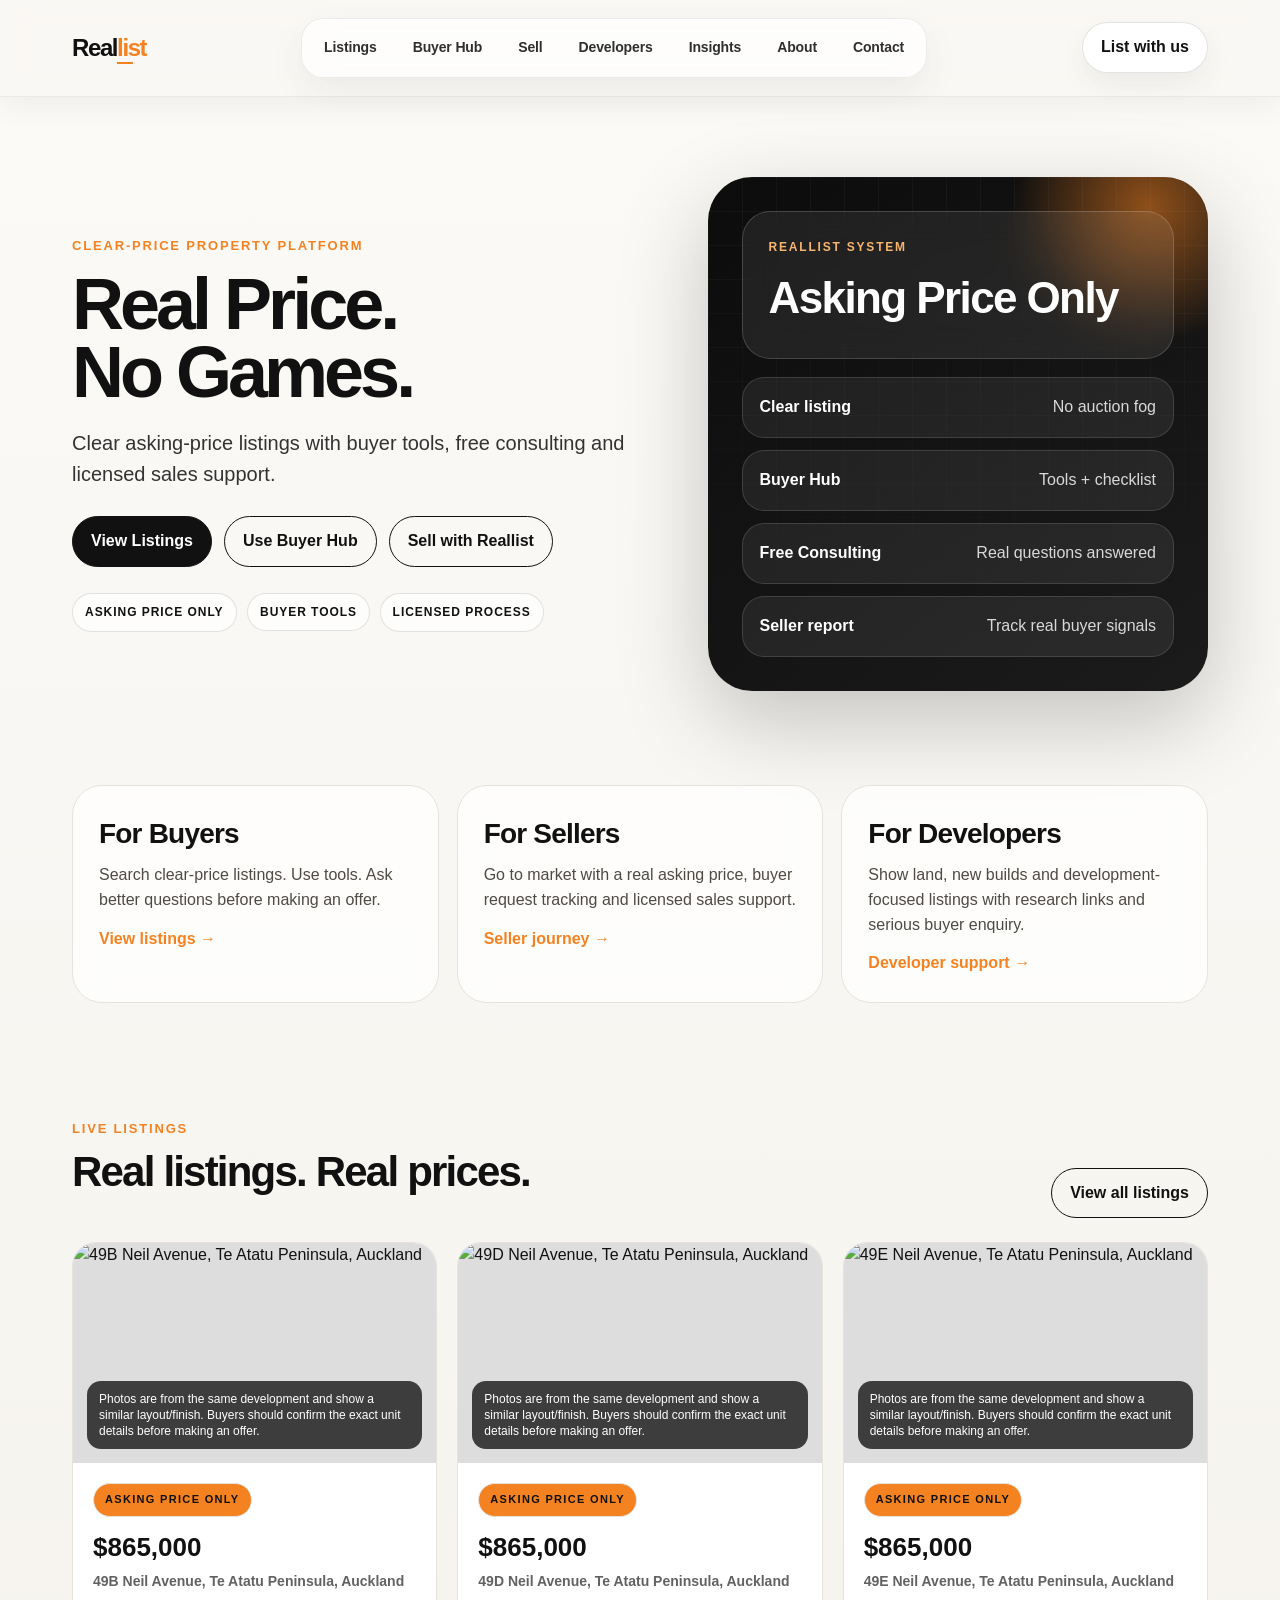
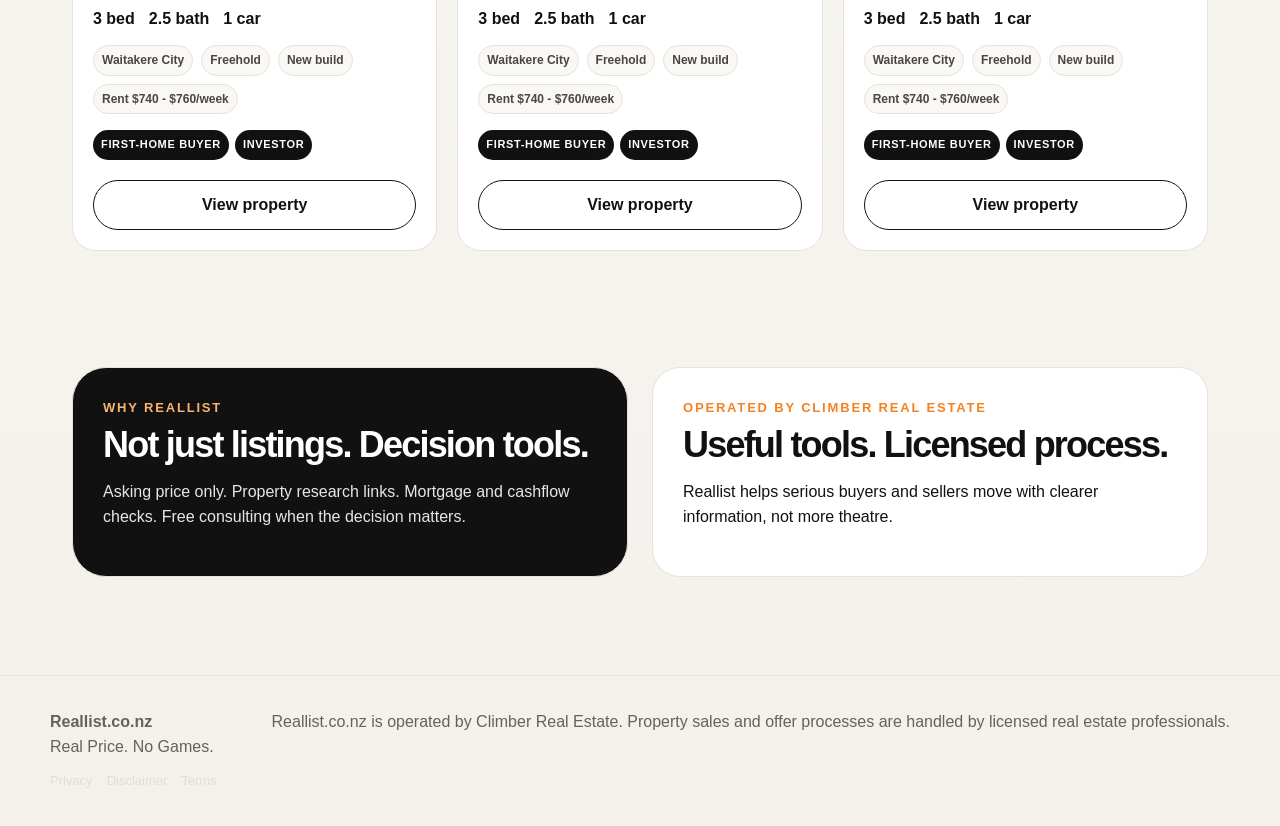
==== commit dd123710: "Add files via upload nav_upgrade" ====
--- a/index.html
+++ b/index.html
@@ -1,6 +1,6 @@
-<!doctype html><html lang="en"><head><meta charset="utf-8"><meta name="viewport" content="width=device-width,initial-scale=1"><title>Reallist | Real Price. No Games.</title><meta name="description" content="Reallist is a clear-price property platform with buyer tools, free consulting and licensed sales support."><meta property="og:title" content="Reallist | Real Price. No Games."><meta property="og:description" content="Reallist is a clear-price property platform with buyer tools, free consulting and licensed sales support."><meta property="og:type" content="website"><link rel="stylesheet" href="./styles.css?v=32"></head><body><header class="top"><nav class="nav"><a class="logo" href="index.html">Real<span>list</span></a><div class="links"><a href="listings.html">Listings</a><a href="buy.html">Buyer Hub</a><a href="sell.html">Sell</a><a href="developers.html">Developers</a><a href="insights.html">Insights</a><a href="about.html">About</a><a href="contact.html">Contact</a></div><a class="btn alt" href="sell.html">List with us</a></nav></header>
+<!doctype html><html lang="en"><head><meta charset="utf-8"><meta name="viewport" content="width=device-width,initial-scale=1"><title>Reallist | Real Price. No Games.</title><meta name="description" content="Reallist is a clear-price property platform with buyer tools, free consulting and licensed sales support."><meta property="og:title" content="Reallist | Real Price. No Games."><meta property="og:description" content="Reallist is a clear-price property platform with buyer tools, free consulting and licensed sales support."><meta property="og:type" content="website"><link rel="stylesheet" href="./styles.css?v=33"></head><body><header class="top"><nav class="nav"><a class="logo" href="index.html">Real<span>list</span></a><div class="links"><a href="listings.html">Listings</a><a href="buy.html">Buyer Hub</a><a href="sell.html">Sell</a><a href="developers.html">Developers</a><a href="insights.html">Insights</a><a href="about.html">About</a><a href="contact.html">Contact</a></div><a class="btn alt" href="sell.html">List with us</a></nav></header>
 <section class="hero v23-hero"><div class="hero-copy"><div class="eyebrow">Clear-price property platform</div><h1 class="h1">Real Price.<br>No Games.</h1><p class="lead">Clear asking-price listings with buyer tools, free consulting and licensed sales support.</p><div class="hero-actions"><a class="btn" href="listings.html">View Listings</a><a class="btn alt" href="buy.html">Use Buyer Hub</a><a class="btn alt" href="sell.html">Sell with Reallist</a></div><div class="micro-proof"><span>Asking Price Only</span><span>Buyer Tools</span><span>Licensed Process</span></div></div><div class="product-console" aria-hidden="true"><div class="console-top"><span>REALLIST SYSTEM</span><b>Asking Price Only</b></div><div class="signal-list"><div><b>Clear listing</b><span>No auction fog</span></div><div><b>Buyer Hub</b><span>Tools + checklist</span></div><div><b>Free Consulting</b><span>Real questions answered</span></div><div><b>Seller report</b><span>Track real buyer signals</span></div></div></div></section>
 <section class="section skinny"><div class="sharp-grid"><div><h2>For Buyers</h2><p>Search clear-price listings. Use tools. Ask better questions before making an offer.</p><a href="listings.html">View listings →</a></div><div><h2>For Sellers</h2><p>Go to market with a real asking price, buyer request tracking and licensed sales support.</p><a href="sell.html">Seller journey →</a></div><div><h2>For Developers</h2><p>Show land, new builds and development-focused listings with research links and serious buyer enquiry.</p><a href="developers.html">Developer support →</a></div></div></section>
 <section class="section"><div class="section-head"><div><div class="eyebrow">Live listings</div><h2 class="h2">Real listings. Real prices.</h2></div><a class="btn alt" href="listings.html">View all listings</a></div><div class="grid compact" data-featured></div></section>
 <section class="section split"><div class="panel dark minimal-panel"><div class="eyebrow light">Why Reallist</div><h2>Not just listings. Decision tools.</h2><p>Asking price only. Property research links. Mortgage and cashflow checks. Free consulting when the decision matters.</p></div><div class="panel minimal-panel"><div class="eyebrow">Operated by Climber Real Estate</div><h2>Useful tools. Licensed process.</h2><p>Reallist helps serious buyers and sellers move with clearer information, not more theatre.</p></div></section>
-<footer class="footer"><div class="footer-inner"><div><b>Reallist.co.nz</b><br>Real Price. No Games.<div class="footer-links"><a href="privacy.html">Privacy</a><a href="disclaimer.html">Disclaimer</a><a href="terms.html">Terms</a></div></div><div>Reallist.co.nz is operated by Climber Real Estate. Property sales and offer processes are handled by licensed real estate professionals.</div></div></footer><script src="./data/listings.js?v=32"></script><script src="./app.js?v=32"></script></body></html>+<footer class="footer"><div class="footer-inner"><div><b>Reallist.co.nz</b><br>Real Price. No Games.<div class="footer-links"><a href="privacy.html">Privacy</a><a href="disclaimer.html">Disclaimer</a><a href="terms.html">Terms</a></div></div><div>Reallist.co.nz is operated by Climber Real Estate. Property sales and offer processes are handled by licensed real estate professionals.</div></div></footer><script src="./data/listings.js?v=33"></script><script src="./app.js?v=33"></script></body></html>
--- a/styles.css
+++ b/styles.css
@@ -47,3 +47,17 @@
 
 /* V32 Developers page refinement */
 .developer-hero .lead{max-width:780px}.developer-two-lanes .h2{max-width:760px}.lane-grid{display:grid;grid-template-columns:repeat(2,minmax(0,1fr));gap:22px;margin-top:24px}.lane-card{border-radius:28px;padding:28px;border:1px solid rgba(0,0,0,.12);box-shadow:0 20px 60px rgba(0,0,0,.08);position:relative;overflow:hidden}.lane-card h3{font-size:30px;line-height:1.05;margin:14px 0 12px}.lane-card p{font-size:16px;line-height:1.6}.dark-card{background:#070707;color:#fff}.dark-card p,.dark-card li{color:rgba(255,255,255,.78)}.dark-card:after{content:"";position:absolute;right:-80px;top:-80px;width:220px;height:220px;border-radius:50%;background:radial-gradient(circle,rgba(245,130,32,.45),rgba(245,130,32,0) 65%);pointer-events:none}.light-card{background:linear-gradient(135deg,#fff,#f7f4ef)}.pill{display:inline-flex;align-items:center;border-radius:999px;padding:7px 11px;font-size:11px;font-weight:900;letter-spacing:.12em;text-transform:uppercase;background:#f58220;color:#111}.clean-list{margin:18px 0 22px;padding-left:18px}.clean-list li{margin:9px 0}.feature-grid.three{display:grid;grid-template-columns:repeat(3,minmax(0,1fr));gap:18px;margin-top:24px}.mini-card{background:#fff;border:1px solid rgba(0,0,0,.1);border-radius:22px;padding:22px;box-shadow:0 12px 35px rgba(0,0,0,.05)}.mini-card .step{display:inline-flex;width:36px;height:36px;border-radius:50%;align-items:center;justify-content:center;background:#111;color:#fff;font-weight:900;font-size:12px}.mini-card h3{margin:14px 0 8px}.metric-row{display:grid;grid-template-columns:repeat(3,1fr);gap:10px;margin-top:18px}.metric-row div{background:#f7f4ef;border:1px solid rgba(0,0,0,.08);border-radius:16px;padding:14px}.metric-row b{display:block;font-size:14px}.metric-row span{display:block;color:#666;font-size:12px;margin-top:4px}.check-grid{display:grid;grid-template-columns:repeat(3,minmax(0,1fr));gap:14px;margin-top:24px}.check-grid div{background:#fff;border:1px solid rgba(0,0,0,.1);border-radius:18px;padding:18px}.check-grid b{display:block;margin-bottom:8px}.check-grid span{color:#555;line-height:1.5}@media(max-width:860px){.lane-grid,.feature-grid.three,.check-grid{grid-template-columns:1fr}.metric-row{grid-template-columns:1fr}.lane-card h3{font-size:25px}}
+
+
+/* V33 nav upgrade: more modern, tech-forward navigation */
+.top{background:rgba(250,248,244,.76);backdrop-filter:blur(18px);border-bottom:1px solid rgba(17,17,17,.06);box-shadow:0 8px 28px rgba(17,17,17,.05)}
+.nav{min-height:84px;gap:18px}
+.links{gap:8px;padding:7px 8px;border-radius:22px;background:rgba(255,255,255,.72);border:1px solid rgba(17,17,17,.08);box-shadow:0 14px 38px rgba(17,17,17,.06), inset 0 1px 0 rgba(255,255,255,.75);backdrop-filter:blur(16px)}
+.links a{position:relative;display:inline-flex;align-items:center;justify-content:center;padding:11px 14px;border-radius:14px;font-size:14px;font-weight:650;letter-spacing:-.01em;color:#2f2f2f;transition:transform .18s ease,background .18s ease,color .18s ease,box-shadow .18s ease,font-weight .18s ease}
+.links a:hover,.links a:focus-visible,.links a.active{background:linear-gradient(135deg,#f58220,#ff9c47);color:#111;font-weight:800;transform:translateY(-1px) scale(1.06);box-shadow:0 10px 24px rgba(245,130,32,.28);outline:none}
+.links a.active{box-shadow:0 12px 28px rgba(245,130,32,.3)}
+.links a::before{content:'';position:absolute;inset:0;border-radius:inherit;border:1px solid transparent;transition:border-color .18s ease,opacity .18s ease;opacity:0}
+.links a:hover::before,.links a:focus-visible::before,.links a.active::before{opacity:1;border-color:rgba(17,17,17,.08)}
+.nav .btn.alt{background:#fff;border-color:rgba(17,17,17,.12);box-shadow:0 12px 30px rgba(17,17,17,.06)}
+.nav .btn.alt:hover{background:var(--accent);border-color:var(--accent);color:#111;transform:translateY(-1px)}
+@media(max-width:850px){.nav{min-height:72px}.links{display:none}}
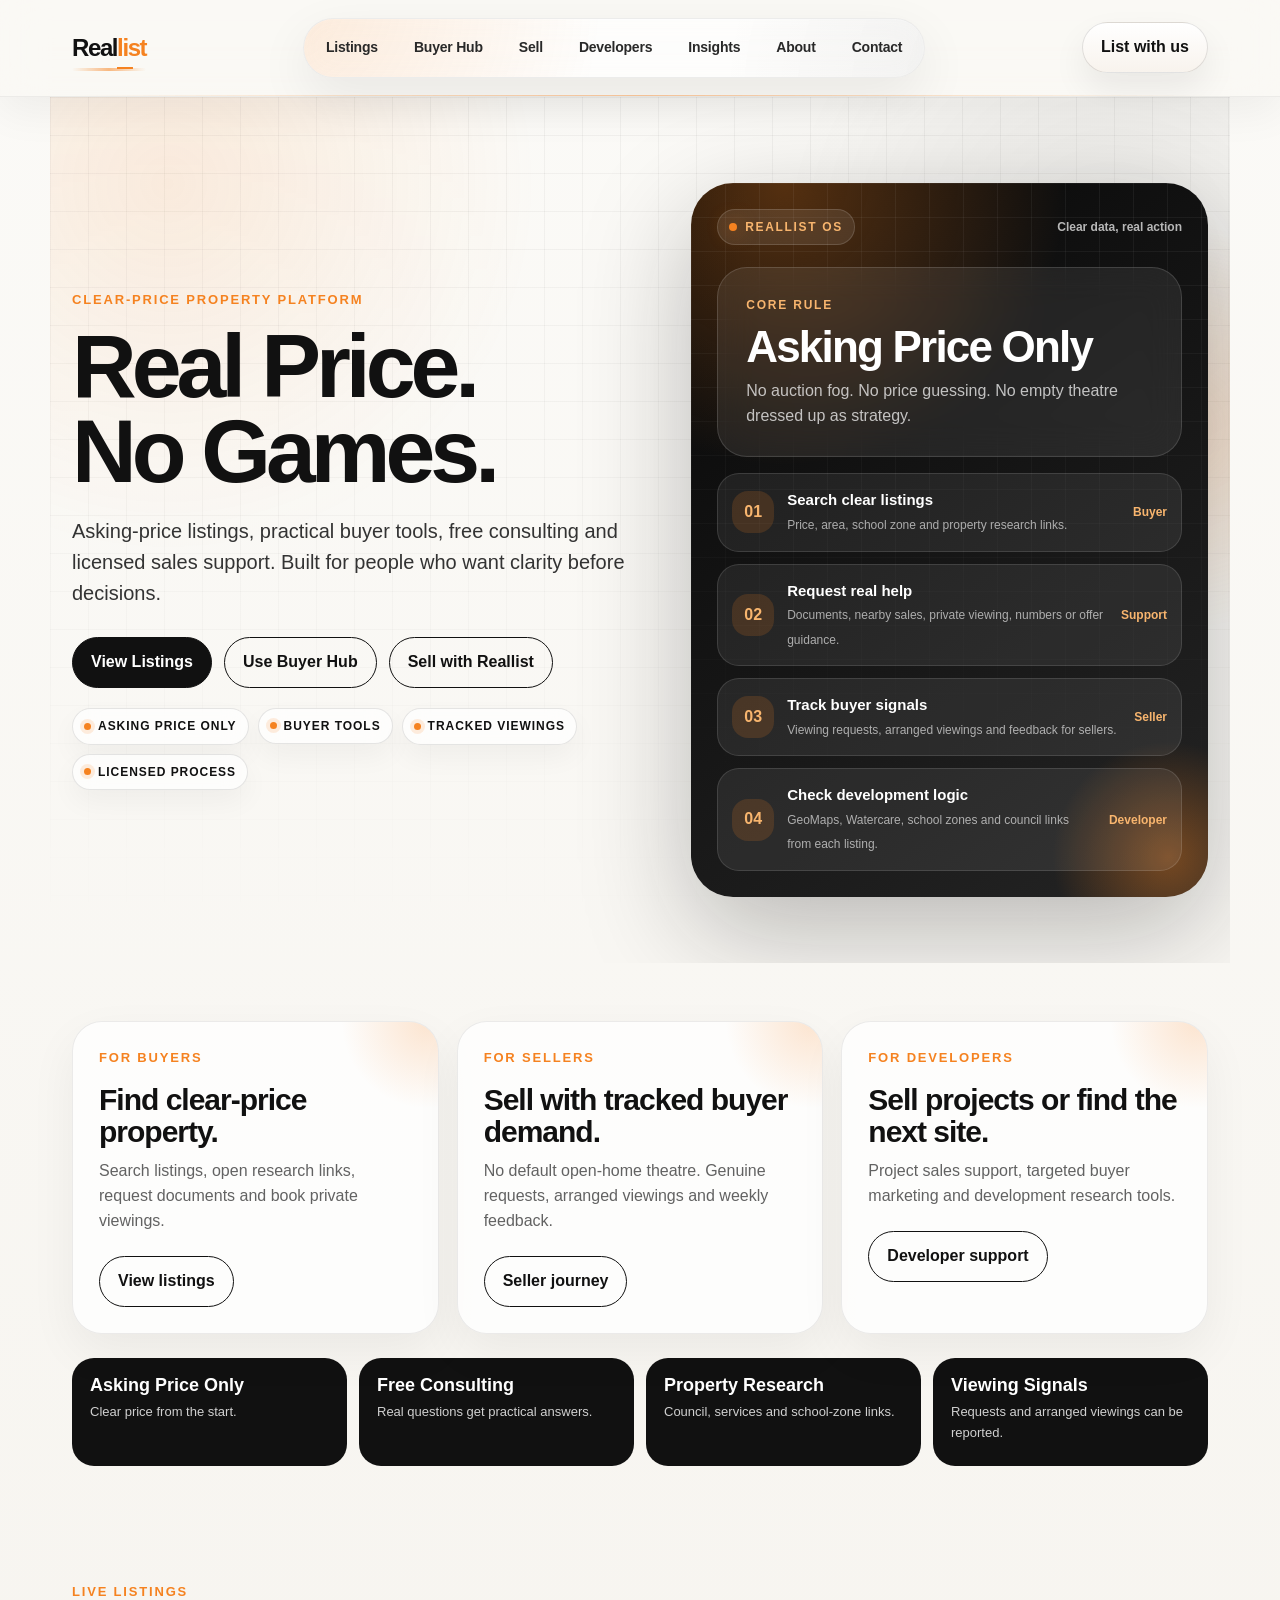
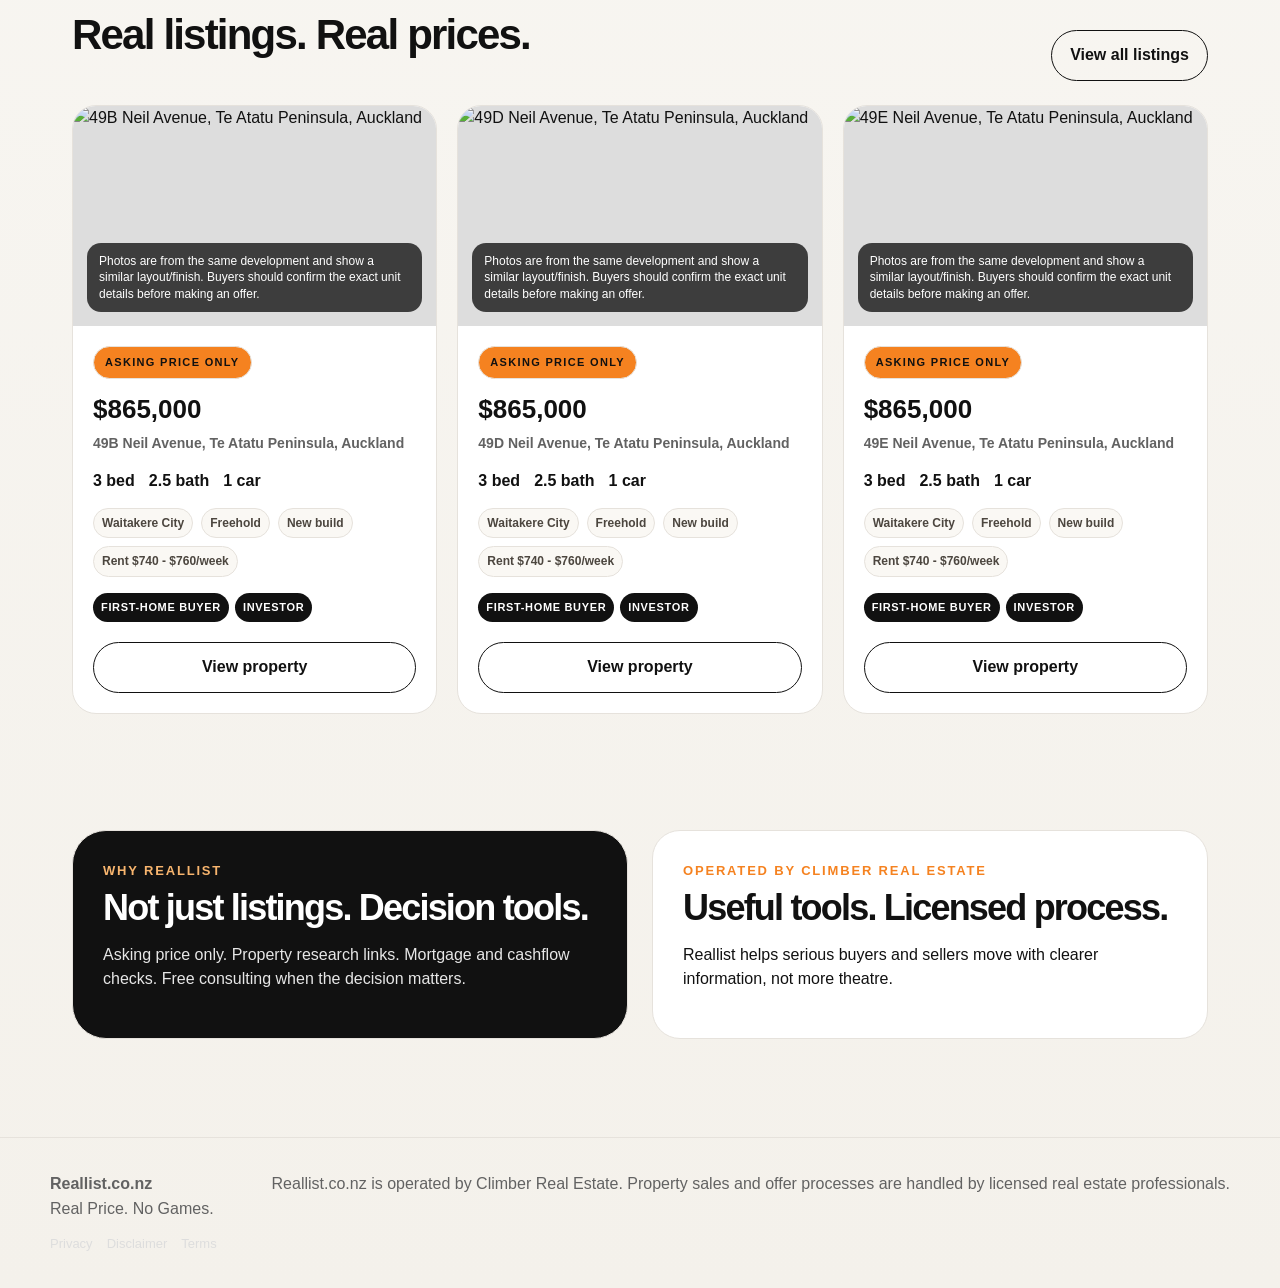
==== commit 4d1bb83e: "Add files via upload premium_nav_home" ====
--- a/index.html
+++ b/index.html
@@ -1,6 +1,13 @@
-<!doctype html><html lang="en"><head><meta charset="utf-8"><meta name="viewport" content="width=device-width,initial-scale=1"><title>Reallist | Real Price. No Games.</title><meta name="description" content="Reallist is a clear-price property platform with buyer tools, free consulting and licensed sales support."><meta property="og:title" content="Reallist | Real Price. No Games."><meta property="og:description" content="Reallist is a clear-price property platform with buyer tools, free consulting and licensed sales support."><meta property="og:type" content="website"><link rel="stylesheet" href="./styles.css?v=33"></head><body><header class="top"><nav class="nav"><a class="logo" href="index.html">Real<span>list</span></a><div class="links"><a href="listings.html">Listings</a><a href="buy.html">Buyer Hub</a><a href="sell.html">Sell</a><a href="developers.html">Developers</a><a href="insights.html">Insights</a><a href="about.html">About</a><a href="contact.html">Contact</a></div><a class="btn alt" href="sell.html">List with us</a></nav></header>
-<section class="hero v23-hero"><div class="hero-copy"><div class="eyebrow">Clear-price property platform</div><h1 class="h1">Real Price.<br>No Games.</h1><p class="lead">Clear asking-price listings with buyer tools, free consulting and licensed sales support.</p><div class="hero-actions"><a class="btn" href="listings.html">View Listings</a><a class="btn alt" href="buy.html">Use Buyer Hub</a><a class="btn alt" href="sell.html">Sell with Reallist</a></div><div class="micro-proof"><span>Asking Price Only</span><span>Buyer Tools</span><span>Licensed Process</span></div></div><div class="product-console" aria-hidden="true"><div class="console-top"><span>REALLIST SYSTEM</span><b>Asking Price Only</b></div><div class="signal-list"><div><b>Clear listing</b><span>No auction fog</span></div><div><b>Buyer Hub</b><span>Tools + checklist</span></div><div><b>Free Consulting</b><span>Real questions answered</span></div><div><b>Seller report</b><span>Track real buyer signals</span></div></div></div></section>
-<section class="section skinny"><div class="sharp-grid"><div><h2>For Buyers</h2><p>Search clear-price listings. Use tools. Ask better questions before making an offer.</p><a href="listings.html">View listings →</a></div><div><h2>For Sellers</h2><p>Go to market with a real asking price, buyer request tracking and licensed sales support.</p><a href="sell.html">Seller journey →</a></div><div><h2>For Developers</h2><p>Show land, new builds and development-focused listings with research links and serious buyer enquiry.</p><a href="developers.html">Developer support →</a></div></div></section>
+<!doctype html><html lang="en"><head><meta charset="utf-8"><meta name="viewport" content="width=device-width,initial-scale=1"><title>Reallist | Real Price. No Games.</title><meta name="description" content="Reallist is a clear-price property platform with buyer tools, free consulting and licensed sales support."><meta property="og:title" content="Reallist | Real Price. No Games."><meta property="og:description" content="Reallist is a clear-price property platform with buyer tools, free consulting and licensed sales support."><meta property="og:type" content="website"><link rel="stylesheet" href="./styles.css?v=34"></head><body><header class="top"><nav class="nav"><a class="logo" href="index.html">Real<span>list</span></a><div class="links"><a href="listings.html">Listings</a><a href="buy.html">Buyer Hub</a><a href="sell.html">Sell</a><a href="developers.html">Developers</a><a href="insights.html">Insights</a><a href="about.html">About</a><a href="contact.html">Contact</a></div><a class="btn alt" href="sell.html">List with us</a></nav></header>
+
+<section class="hero v34-home"><div class="hero-copy"><div class="eyebrow">Clear-price property platform</div><h1 class="h1">Real Price.<br>No Games.</h1><p class="lead">Asking-price listings, practical buyer tools, free consulting and licensed sales support. Built for people who want clarity before decisions.</p><div class="hero-actions"><a class="btn" href="listings.html">View Listings</a><a class="btn alt" href="buy.html">Use Buyer Hub</a><a class="btn alt" href="sell.html">Sell with Reallist</a></div><div class="micro-proof"><span>Asking Price Only</span><span>Buyer Tools</span><span>Tracked Viewings</span><span>Licensed Process</span></div></div>
+
+<div class="reallist-os" aria-label="Reallist system preview"><div class="os-top"><div class="os-badge">REALLIST OS</div><div class="os-live">Clear data, real action</div></div><div class="os-main"><span>Core rule</span><b>Asking Price Only</b><p>No auction fog. No price guessing. No empty theatre dressed up as strategy.</p></div><div class="os-stack"><div class="os-row"><div class="os-icon">01</div><div><b>Search clear listings</b><span>Price, area, school zone and property research links.</span></div><em>Buyer</em></div><div class="os-row"><div class="os-icon">02</div><div><b>Request real help</b><span>Documents, nearby sales, private viewing, numbers or offer guidance.</span></div><em>Support</em></div><div class="os-row"><div class="os-icon">03</div><div><b>Track buyer signals</b><span>Viewing requests, arranged viewings and feedback for sellers.</span></div><em>Seller</em></div><div class="os-row"><div class="os-icon">04</div><div><b>Check development logic</b><span>GeoMaps, Watercare, school zones and council links from each listing.</span></div><em>Developer</em></div></div></div></section>
+
+<section class="section v34-section"><div class="v34-portal-grid"><a class="portal-card" href="listings.html"><div class="eyebrow">For Buyers</div><h2>Find clear-price property.</h2><p>Search listings, open research links, request documents and book private viewings.</p><span class="btn alt">View listings</span></a><a class="portal-card" href="sell.html"><div class="eyebrow">For Sellers</div><h2>Sell with tracked buyer demand.</h2><p>No default open-home theatre. Genuine requests, arranged viewings and weekly feedback.</p><span class="btn alt">Seller journey</span></a><a class="portal-card" href="developers.html"><div class="eyebrow">For Developers</div><h2>Sell projects or find the next site.</h2><p>Project sales support, targeted buyer marketing and development research tools.</p><span class="btn alt">Developer support</span></a></div><div class="v34-mini-strip"><div><b>Asking Price Only</b><span>Clear price from the start.</span></div><div><b>Free Consulting</b><span>Real questions get practical answers.</span></div><div><b>Property Research</b><span>Council, services and school-zone links.</span></div><div><b>Viewing Signals</b><span>Requests and arranged viewings can be reported.</span></div></div></section>
+
 <section class="section"><div class="section-head"><div><div class="eyebrow">Live listings</div><h2 class="h2">Real listings. Real prices.</h2></div><a class="btn alt" href="listings.html">View all listings</a></div><div class="grid compact" data-featured></div></section>
+
 <section class="section split"><div class="panel dark minimal-panel"><div class="eyebrow light">Why Reallist</div><h2>Not just listings. Decision tools.</h2><p>Asking price only. Property research links. Mortgage and cashflow checks. Free consulting when the decision matters.</p></div><div class="panel minimal-panel"><div class="eyebrow">Operated by Climber Real Estate</div><h2>Useful tools. Licensed process.</h2><p>Reallist helps serious buyers and sellers move with clearer information, not more theatre.</p></div></section>
-<footer class="footer"><div class="footer-inner"><div><b>Reallist.co.nz</b><br>Real Price. No Games.<div class="footer-links"><a href="privacy.html">Privacy</a><a href="disclaimer.html">Disclaimer</a><a href="terms.html">Terms</a></div></div><div>Reallist.co.nz is operated by Climber Real Estate. Property sales and offer processes are handled by licensed real estate professionals.</div></div></footer><script src="./data/listings.js?v=33"></script><script src="./app.js?v=33"></script></body></html>+
+<footer class="footer"><div class="footer-inner"><div><b>Reallist.co.nz</b><br>Real Price. No Games.<div class="footer-links"><a href="privacy.html">Privacy</a><a href="disclaimer.html">Disclaimer</a><a href="terms.html">Terms</a></div></div><div>Reallist.co.nz is operated by Climber Real Estate. Property sales and offer processes are handled by licensed real estate professionals.</div></div></footer><script src="./data/listings.js?v=34"></script><script src="./app.js?v=34"></script></body></html>
--- a/styles.css
+++ b/styles.css
@@ -61,3 +61,406 @@
 .nav .btn.alt{background:#fff;border-color:rgba(17,17,17,.12);box-shadow:0 12px 30px rgba(17,17,17,.06)}
 .nav .btn.alt:hover{background:var(--accent);border-color:var(--accent);color:#111;transform:translateY(-1px)}
 @media(max-width:850px){.nav{min-height:72px}.links{display:none}}
+
+
+/* V34 premium nav + homepage visual upgrade */
+.top{
+  background:rgba(250,248,244,.70);
+  backdrop-filter:blur(22px) saturate(1.15);
+  -webkit-backdrop-filter:blur(22px) saturate(1.15);
+  border-bottom:1px solid rgba(17,17,17,.055);
+  box-shadow:0 14px 44px rgba(17,17,17,.055);
+}
+.nav{
+  position:relative;
+  min-height:88px;
+}
+.nav::after{
+  content:"";
+  position:absolute;
+  left:22px;
+  right:22px;
+  bottom:0;
+  height:1px;
+  background:linear-gradient(90deg,transparent,rgba(245,130,32,.65),transparent);
+  opacity:.65;
+}
+.logo{
+  position:relative;
+  display:inline-flex;
+  align-items:center;
+  gap:0;
+  padding:10px 0;
+}
+.logo::after{
+  content:"";
+  position:absolute;
+  left:0;
+  right:0;
+  bottom:5px;
+  height:3px;
+  border-radius:99px;
+  background:linear-gradient(90deg,transparent,var(--accent),transparent);
+  opacity:.55;
+}
+.links{
+  position:relative;
+  gap:6px;
+  padding:7px;
+  border-radius:999px;
+  background:rgba(255,255,255,.68);
+  border:1px solid rgba(17,17,17,.075);
+  box-shadow:0 18px 52px rgba(17,17,17,.075),inset 0 1px 0 rgba(255,255,255,.95);
+  overflow:hidden;
+}
+.links::before{
+  content:"";
+  position:absolute;
+  inset:-40%;
+  background:radial-gradient(circle at 20% 0%,rgba(245,130,32,.16),transparent 36%),radial-gradient(circle at 90% 100%,rgba(17,17,17,.08),transparent 34%);
+  pointer-events:none;
+}
+.links a{
+  z-index:1;
+  padding:11px 15px;
+  border-radius:999px;
+  font-size:14px;
+  font-weight:700;
+  color:#292929;
+  letter-spacing:-.015em;
+}
+.links a:hover,
+.links a:focus-visible,
+.links a.active{
+  background:linear-gradient(135deg,#f58220,#ffb06a);
+  color:#111;
+  font-weight:900;
+  transform:translateY(-2px) scale(1.055);
+  box-shadow:0 14px 30px rgba(245,130,32,.32),inset 0 1px 0 rgba(255,255,255,.42);
+}
+.nav .btn.alt{
+  border-radius:999px;
+  border-color:rgba(17,17,17,.12);
+  background:linear-gradient(180deg,#fff,#f8f3ed);
+  box-shadow:0 16px 34px rgba(17,17,17,.07);
+}
+.nav .btn.alt:hover{
+  background:linear-gradient(135deg,#111,#2a2a2a);
+  color:#fff;
+  border-color:#111;
+  transform:translateY(-2px);
+  box-shadow:0 18px 42px rgba(17,17,17,.18);
+}
+
+.v34-home{
+  position:relative;
+  overflow:hidden;
+  padding-top:86px;
+  padding-bottom:66px;
+}
+.v34-home::before{
+  content:"";
+  position:absolute;
+  inset:0;
+  background:
+    radial-gradient(circle at 10% 10%,rgba(245,130,32,.13),transparent 28%),
+    radial-gradient(circle at 90% 18%,rgba(17,17,17,.08),transparent 26%),
+    linear-gradient(rgba(17,17,17,.045) 1px,transparent 1px),
+    linear-gradient(90deg,rgba(17,17,17,.045) 1px,transparent 1px);
+  background-size:auto,auto,38px 38px,38px 38px;
+  mask-image:linear-gradient(180deg,#000,rgba(0,0,0,.7),transparent 96%);
+  pointer-events:none;
+}
+.v34-home::after{
+  content:"";
+  position:absolute;
+  width:420px;
+  height:420px;
+  border-radius:50%;
+  right:-160px;
+  top:120px;
+  background:radial-gradient(circle,rgba(245,130,32,.18),rgba(245,130,32,0) 68%);
+  filter:blur(4px);
+  pointer-events:none;
+  animation:orbPulse 8s ease-in-out infinite;
+}
+.hero-copy,.reallist-os{
+  position:relative;
+  z-index:2;
+}
+.v34-home .h1{
+  max-width:720px;
+  font-size:clamp(56px,7vw,92px);
+  letter-spacing:-5px;
+}
+.v34-home .lead{
+  max-width:650px;
+  font-size:20px;
+}
+.hero-actions{
+  display:flex;
+  flex-wrap:wrap;
+  gap:12px;
+  margin:28px 0 18px;
+}
+.micro-proof{
+  display:flex;
+  flex-wrap:wrap;
+  gap:9px;
+  margin-top:20px;
+}
+.micro-proof span{
+  display:inline-flex;
+  align-items:center;
+  gap:7px;
+  border:1px solid rgba(17,17,17,.1);
+  background:rgba(255,255,255,.68);
+  backdrop-filter:blur(12px);
+  border-radius:999px;
+  padding:8px 11px;
+  font-size:12px;
+  font-weight:900;
+  text-transform:uppercase;
+  letter-spacing:.08em;
+  box-shadow:0 12px 28px rgba(17,17,17,.045);
+}
+.micro-proof span::before{
+  content:"";
+  width:7px;
+  height:7px;
+  border-radius:50%;
+  background:var(--accent);
+  box-shadow:0 0 0 4px rgba(245,130,32,.14);
+}
+.reallist-os{
+  position:relative;
+  border-radius:42px;
+  padding:26px;
+  min-height:520px;
+  background:
+    radial-gradient(circle at 18% 0%,rgba(245,130,32,.32),transparent 34%),
+    linear-gradient(145deg,#070707,#171717 55%,#242424);
+  color:#fff;
+  box-shadow:0 34px 110px rgba(17,17,17,.28);
+  overflow:hidden;
+}
+.reallist-os::before{
+  content:"";
+  position:absolute;
+  inset:0;
+  background:
+    linear-gradient(rgba(255,255,255,.055) 1px,transparent 1px),
+    linear-gradient(90deg,rgba(255,255,255,.055) 1px,transparent 1px);
+  background-size:34px 34px;
+  mask-image:linear-gradient(180deg,#000,transparent 90%);
+  pointer-events:none;
+}
+.reallist-os::after{
+  content:"";
+  position:absolute;
+  width:240px;
+  height:240px;
+  right:-80px;
+  bottom:-80px;
+  border-radius:50%;
+  background:radial-gradient(circle,rgba(245,130,32,.4),rgba(245,130,32,0) 68%);
+  animation:floaty 7s ease-in-out infinite;
+}
+.os-top{
+  position:relative;
+  z-index:1;
+  display:flex;
+  justify-content:space-between;
+  align-items:center;
+  gap:16px;
+  margin-bottom:22px;
+}
+.os-badge{
+  display:inline-flex;
+  align-items:center;
+  gap:8px;
+  padding:8px 11px;
+  border-radius:999px;
+  background:rgba(255,255,255,.09);
+  border:1px solid rgba(255,255,255,.14);
+  color:#f8b56e;
+  font-size:12px;
+  font-weight:900;
+  letter-spacing:.14em;
+}
+.os-badge::before{
+  content:"";
+  width:8px;
+  height:8px;
+  border-radius:50%;
+  background:#f58220;
+  box-shadow:0 0 20px rgba(245,130,32,.9);
+}
+.os-live{
+  color:rgba(255,255,255,.7);
+  font-size:12px;
+  font-weight:800;
+}
+.os-main{
+  position:relative;
+  z-index:1;
+  border:1px solid rgba(255,255,255,.14);
+  background:rgba(255,255,255,.08);
+  backdrop-filter:blur(18px);
+  border-radius:30px;
+  padding:28px;
+  margin-bottom:16px;
+}
+.os-main span{
+  display:block;
+  color:#f8b56e;
+  font-size:12px;
+  font-weight:900;
+  letter-spacing:.15em;
+  text-transform:uppercase;
+}
+.os-main b{
+  display:block;
+  font-size:44px;
+  line-height:1;
+  letter-spacing:-1.8px;
+  margin:10px 0 10px;
+}
+.os-main p{
+  margin:0;
+  color:rgba(255,255,255,.72);
+}
+.os-stack{
+  position:relative;
+  z-index:1;
+  display:grid;
+  gap:12px;
+}
+.os-row{
+  display:grid;
+  grid-template-columns:42px 1fr auto;
+  gap:13px;
+  align-items:center;
+  border:1px solid rgba(255,255,255,.12);
+  background:rgba(255,255,255,.075);
+  border-radius:22px;
+  padding:14px;
+  transition:transform .18s ease,background .18s ease,border-color .18s ease;
+}
+.os-row:hover{
+  transform:translateX(4px);
+  background:rgba(255,255,255,.115);
+  border-color:rgba(245,130,32,.45);
+}
+.os-icon{
+  width:42px;
+  height:42px;
+  border-radius:16px;
+  display:grid;
+  place-items:center;
+  background:rgba(245,130,32,.16);
+  color:#f8b56e;
+  font-weight:900;
+}
+.os-row b{
+  display:block;
+  font-size:15px;
+}
+.os-row span{
+  color:rgba(255,255,255,.62);
+  font-size:12px;
+}
+.os-row em{
+  font-style:normal;
+  color:#f8b56e;
+  font-size:12px;
+  font-weight:900;
+}
+.v34-section{
+  position:relative;
+}
+.v34-portal-grid{
+  display:grid;
+  grid-template-columns:repeat(3,minmax(0,1fr));
+  gap:18px;
+}
+.portal-card{
+  position:relative;
+  background:rgba(255,255,255,.75);
+  border:1px solid rgba(17,17,17,.08);
+  border-radius:30px;
+  padding:26px;
+  overflow:hidden;
+  min-height:238px;
+  box-shadow:0 18px 48px rgba(17,17,17,.055);
+  transition:transform .18s ease,box-shadow .18s ease,border-color .18s ease;
+}
+.portal-card::before{
+  content:"";
+  position:absolute;
+  width:180px;
+  height:180px;
+  right:-80px;
+  top:-90px;
+  border-radius:50%;
+  background:radial-gradient(circle,rgba(245,130,32,.2),rgba(245,130,32,0) 68%);
+}
+.portal-card:hover{
+  transform:translateY(-6px);
+  border-color:rgba(245,130,32,.35);
+  box-shadow:0 24px 70px rgba(17,17,17,.095);
+}
+.portal-card .eyebrow{
+  margin-bottom:16px;
+}
+.portal-card h2{
+  margin:0 0 12px;
+  font-size:30px;
+  line-height:1.05;
+  letter-spacing:-1px;
+}
+.portal-card p{
+  margin:0 0 22px;
+  color:var(--muted);
+}
+.v34-mini-strip{
+  display:grid;
+  grid-template-columns:repeat(4,minmax(0,1fr));
+  gap:12px;
+  margin-top:24px;
+}
+.v34-mini-strip div{
+  background:#111;
+  color:#fff;
+  border-radius:22px;
+  padding:18px;
+  min-height:108px;
+}
+.v34-mini-strip b{
+  display:block;
+  font-size:18px;
+  line-height:1.05;
+}
+.v34-mini-strip span{
+  display:block;
+  margin-top:8px;
+  color:#d0d0d0;
+  font-size:13px;
+}
+@keyframes orbPulse{
+  0%,100%{transform:scale(1);opacity:.75}
+  50%{transform:scale(1.08);opacity:1}
+}
+@media(max-width:1020px){
+  .v34-home{grid-template-columns:1fr}
+  .reallist-os{min-height:auto}
+  .v34-portal-grid,.v34-mini-strip{grid-template-columns:1fr 1fr}
+}
+@media(max-width:720px){
+  .v34-home .h1{letter-spacing:-2.6px}
+  .os-row{grid-template-columns:36px 1fr}
+  .os-row em{grid-column:2}
+  .v34-portal-grid,.v34-mini-strip{grid-template-columns:1fr}
+  .reallist-os{border-radius:30px;padding:20px}
+  .os-main b{font-size:34px}
+}
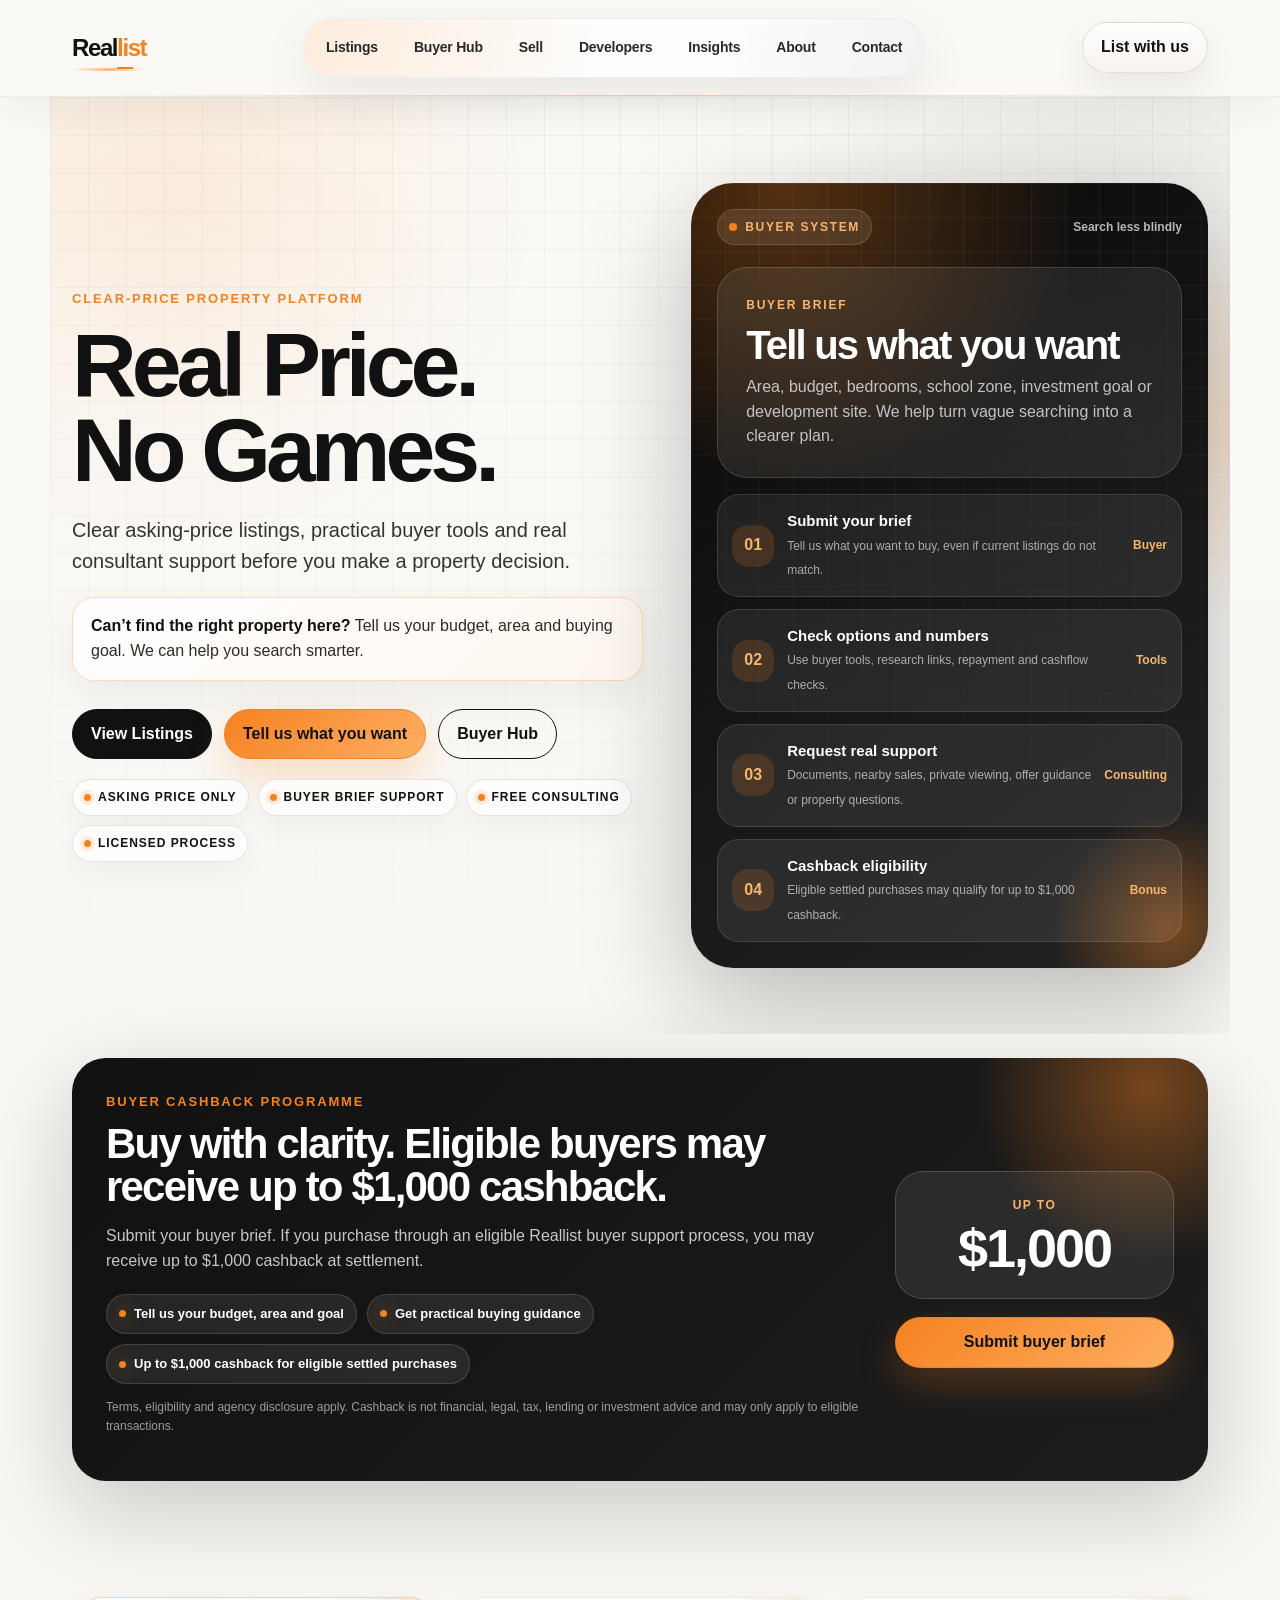
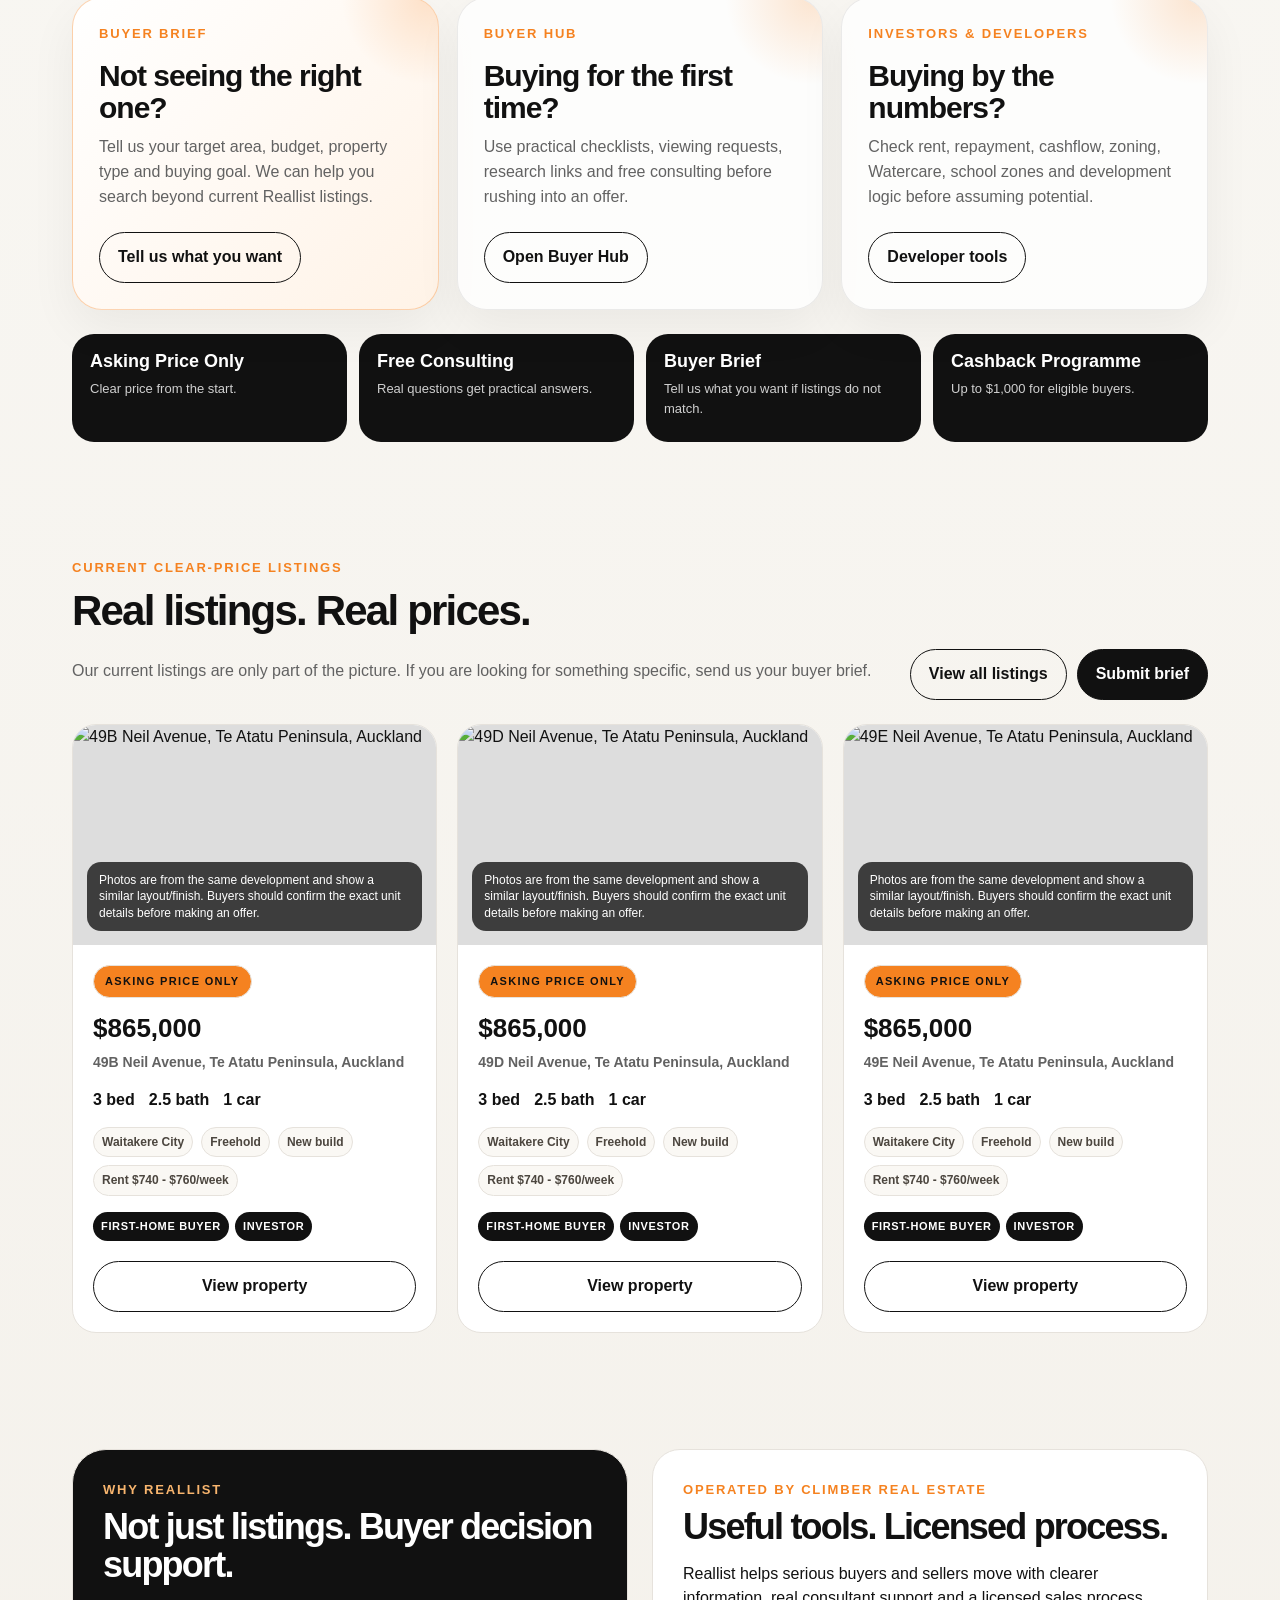
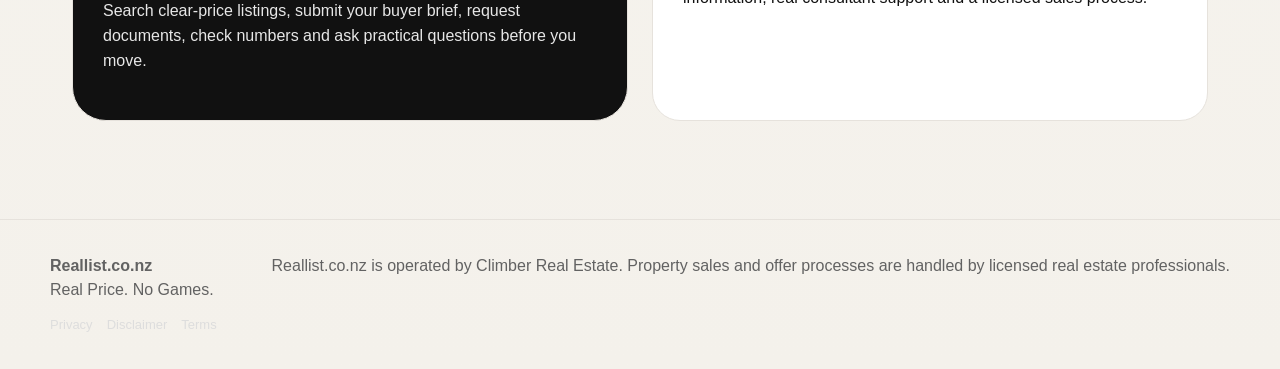
==== commit e27b307c: "Add files via upload buyer_acquisition_home" ====
--- a/index.html
+++ b/index.html
@@ -1,13 +1,15 @@
-<!doctype html><html lang="en"><head><meta charset="utf-8"><meta name="viewport" content="width=device-width,initial-scale=1"><title>Reallist | Real Price. No Games.</title><meta name="description" content="Reallist is a clear-price property platform with buyer tools, free consulting and licensed sales support."><meta property="og:title" content="Reallist | Real Price. No Games."><meta property="og:description" content="Reallist is a clear-price property platform with buyer tools, free consulting and licensed sales support."><meta property="og:type" content="website"><link rel="stylesheet" href="./styles.css?v=34"></head><body><header class="top"><nav class="nav"><a class="logo" href="index.html">Real<span>list</span></a><div class="links"><a href="listings.html">Listings</a><a href="buy.html">Buyer Hub</a><a href="sell.html">Sell</a><a href="developers.html">Developers</a><a href="insights.html">Insights</a><a href="about.html">About</a><a href="contact.html">Contact</a></div><a class="btn alt" href="sell.html">List with us</a></nav></header>
+<!doctype html><html lang="en"><head><meta charset="utf-8"><meta name="viewport" content="width=device-width,initial-scale=1"><title>Reallist | Real Price. No Games.</title><meta name="description" content="Reallist is a clear-price property platform with buyer tools, free consulting, buyer brief support and licensed sales process."><meta property="og:title" content="Reallist | Real Price. No Games."><meta property="og:description" content="Clear asking-price listings, buyer tools, free consulting and buyer cashback programme for eligible buyers."><meta property="og:type" content="website"><link rel="stylesheet" href="./styles.css?v=35"></head><body><header class="top"><nav class="nav"><a class="logo" href="index.html">Real<span>list</span></a><div class="links"><a href="listings.html">Listings</a><a href="buy.html">Buyer Hub</a><a href="sell.html">Sell</a><a href="developers.html">Developers</a><a href="insights.html">Insights</a><a href="about.html">About</a><a href="contact.html">Contact</a></div><a class="btn alt" href="sell.html">List with us</a></nav></header>
 
-<section class="hero v34-home"><div class="hero-copy"><div class="eyebrow">Clear-price property platform</div><h1 class="h1">Real Price.<br>No Games.</h1><p class="lead">Asking-price listings, practical buyer tools, free consulting and licensed sales support. Built for people who want clarity before decisions.</p><div class="hero-actions"><a class="btn" href="listings.html">View Listings</a><a class="btn alt" href="buy.html">Use Buyer Hub</a><a class="btn alt" href="sell.html">Sell with Reallist</a></div><div class="micro-proof"><span>Asking Price Only</span><span>Buyer Tools</span><span>Tracked Viewings</span><span>Licensed Process</span></div></div>
+<section class="hero v34-home v35-home"><div class="hero-copy"><div class="eyebrow">Clear-price property platform</div><h1 class="h1">Real Price.<br>No Games.</h1><p class="lead">Clear asking-price listings, practical buyer tools and real consultant support before you make a property decision.</p><p class="v35-hook"><b>Can’t find the right property here?</b> Tell us your budget, area and buying goal. We can help you search smarter.</p><div class="hero-actions"><a class="btn" href="listings.html">View Listings</a><a class="btn gold" href="https://tally.so/r/jaEe7E?source_page=home&request_type=Buyer%20Brief" target="_blank" rel="noopener">Tell us what you want</a><a class="btn alt" href="buy.html">Buyer Hub</a></div><div class="micro-proof"><span>Asking Price Only</span><span>Buyer Brief Support</span><span>Free Consulting</span><span>Licensed Process</span></div></div>
 
-<div class="reallist-os" aria-label="Reallist system preview"><div class="os-top"><div class="os-badge">REALLIST OS</div><div class="os-live">Clear data, real action</div></div><div class="os-main"><span>Core rule</span><b>Asking Price Only</b><p>No auction fog. No price guessing. No empty theatre dressed up as strategy.</p></div><div class="os-stack"><div class="os-row"><div class="os-icon">01</div><div><b>Search clear listings</b><span>Price, area, school zone and property research links.</span></div><em>Buyer</em></div><div class="os-row"><div class="os-icon">02</div><div><b>Request real help</b><span>Documents, nearby sales, private viewing, numbers or offer guidance.</span></div><em>Support</em></div><div class="os-row"><div class="os-icon">03</div><div><b>Track buyer signals</b><span>Viewing requests, arranged viewings and feedback for sellers.</span></div><em>Seller</em></div><div class="os-row"><div class="os-icon">04</div><div><b>Check development logic</b><span>GeoMaps, Watercare, school zones and council links from each listing.</span></div><em>Developer</em></div></div></div></section>
+<div class="reallist-os buyer-os" aria-label="Reallist buyer system preview"><div class="os-top"><div class="os-badge">BUYER SYSTEM</div><div class="os-live">Search less blindly</div></div><div class="os-main"><span>Buyer brief</span><b>Tell us what you want</b><p>Area, budget, bedrooms, school zone, investment goal or development site. We help turn vague searching into a clearer plan.</p></div><div class="os-stack"><div class="os-row"><div class="os-icon">01</div><div><b>Submit your brief</b><span>Tell us what you want to buy, even if current listings do not match.</span></div><em>Buyer</em></div><div class="os-row"><div class="os-icon">02</div><div><b>Check options and numbers</b><span>Use buyer tools, research links, repayment and cashflow checks.</span></div><em>Tools</em></div><div class="os-row"><div class="os-icon">03</div><div><b>Request real support</b><span>Documents, nearby sales, private viewing, offer guidance or property questions.</span></div><em>Consulting</em></div><div class="os-row"><div class="os-icon">04</div><div><b>Cashback eligibility</b><span>Eligible settled purchases may qualify for up to $1,000 cashback.</span></div><em>Bonus</em></div></div></div></section>
 
-<section class="section v34-section"><div class="v34-portal-grid"><a class="portal-card" href="listings.html"><div class="eyebrow">For Buyers</div><h2>Find clear-price property.</h2><p>Search listings, open research links, request documents and book private viewings.</p><span class="btn alt">View listings</span></a><a class="portal-card" href="sell.html"><div class="eyebrow">For Sellers</div><h2>Sell with tracked buyer demand.</h2><p>No default open-home theatre. Genuine requests, arranged viewings and weekly feedback.</p><span class="btn alt">Seller journey</span></a><a class="portal-card" href="developers.html"><div class="eyebrow">For Developers</div><h2>Sell projects or find the next site.</h2><p>Project sales support, targeted buyer marketing and development research tools.</p><span class="btn alt">Developer support</span></a></div><div class="v34-mini-strip"><div><b>Asking Price Only</b><span>Clear price from the start.</span></div><div><b>Free Consulting</b><span>Real questions get practical answers.</span></div><div><b>Property Research</b><span>Council, services and school-zone links.</span></div><div><b>Viewing Signals</b><span>Requests and arranged viewings can be reported.</span></div></div></section>
+<section class="section v35-cashback"><div class="cashback-panel"><div><div class="eyebrow">Buyer Cashback Programme</div><h2>Buy with clarity. Eligible buyers may receive up to $1,000 cashback.</h2><p>Submit your buyer brief. If you purchase through an eligible Reallist buyer support process, you may receive up to $1,000 cashback at settlement.</p><div class="cashback-points"><span>Tell us your budget, area and goal</span><span>Get practical buying guidance</span><span>Up to $1,000 cashback for eligible settled purchases</span></div><p class="terms-note">Terms, eligibility and agency disclosure apply. Cashback is not financial, legal, tax, lending or investment advice and may only apply to eligible transactions.</p></div><div class="cashback-cta"><div class="cashback-number">up to<br><b>$1,000</b></div><a class="btn gold" href="https://tally.so/r/jaEe7E?source_page=home&request_type=Buyer%20Cashback%20Programme" target="_blank" rel="noopener">Submit buyer brief</a></div></div></section>
 
-<section class="section"><div class="section-head"><div><div class="eyebrow">Live listings</div><h2 class="h2">Real listings. Real prices.</h2></div><a class="btn alt" href="listings.html">View all listings</a></div><div class="grid compact" data-featured></div></section>
+<section class="section v34-section"><div class="v34-portal-grid v35-buyer-paths"><a class="portal-card" href="https://tally.so/r/jaEe7E?source_page=home&request_type=Buyer%20Brief" target="_blank" rel="noopener"><div class="eyebrow">Buyer brief</div><h2>Not seeing the right one?</h2><p>Tell us your target area, budget, property type and buying goal. We can help you search beyond current Reallist listings.</p><span class="btn alt">Tell us what you want</span></a><a class="portal-card" href="buy.html"><div class="eyebrow">Buyer Hub</div><h2>Buying for the first time?</h2><p>Use practical checklists, viewing requests, research links and free consulting before rushing into an offer.</p><span class="btn alt">Open Buyer Hub</span></a><a class="portal-card" href="developers.html"><div class="eyebrow">Investors & developers</div><h2>Buying by the numbers?</h2><p>Check rent, repayment, cashflow, zoning, Watercare, school zones and development logic before assuming potential.</p><span class="btn alt">Developer tools</span></a></div><div class="v34-mini-strip"><div><b>Asking Price Only</b><span>Clear price from the start.</span></div><div><b>Free Consulting</b><span>Real questions get practical answers.</span></div><div><b>Buyer Brief</b><span>Tell us what you want if listings do not match.</span></div><div><b>Cashback Programme</b><span>Up to $1,000 for eligible buyers.</span></div></div></section>
 
-<section class="section split"><div class="panel dark minimal-panel"><div class="eyebrow light">Why Reallist</div><h2>Not just listings. Decision tools.</h2><p>Asking price only. Property research links. Mortgage and cashflow checks. Free consulting when the decision matters.</p></div><div class="panel minimal-panel"><div class="eyebrow">Operated by Climber Real Estate</div><h2>Useful tools. Licensed process.</h2><p>Reallist helps serious buyers and sellers move with clearer information, not more theatre.</p></div></section>
+<section class="section"><div class="section-head"><div><div class="eyebrow">Current clear-price listings</div><h2 class="h2">Real listings. Real prices.</h2><p class="muted">Our current listings are only part of the picture. If you are looking for something specific, send us your buyer brief.</p></div><div class="section-actions"><a class="btn alt" href="listings.html">View all listings</a><a class="btn" href="https://tally.so/r/jaEe7E?source_page=home&request_type=Buyer%20Brief" target="_blank" rel="noopener">Submit brief</a></div></div><div class="grid compact" data-featured></div></section>
 
-<footer class="footer"><div class="footer-inner"><div><b>Reallist.co.nz</b><br>Real Price. No Games.<div class="footer-links"><a href="privacy.html">Privacy</a><a href="disclaimer.html">Disclaimer</a><a href="terms.html">Terms</a></div></div><div>Reallist.co.nz is operated by Climber Real Estate. Property sales and offer processes are handled by licensed real estate professionals.</div></div></footer><script src="./data/listings.js?v=34"></script><script src="./app.js?v=34"></script></body></html>+<section class="section split"><div class="panel dark minimal-panel"><div class="eyebrow light">Why Reallist</div><h2>Not just listings. Buyer decision support.</h2><p>Search clear-price listings, submit your buyer brief, request documents, check numbers and ask practical questions before you move.</p></div><div class="panel minimal-panel"><div class="eyebrow">Operated by Climber Real Estate</div><h2>Useful tools. Licensed process.</h2><p>Reallist helps serious buyers and sellers move with clearer information, real consultant support and a licensed sales process.</p></div></section>
+
+<footer class="footer"><div class="footer-inner"><div><b>Reallist.co.nz</b><br>Real Price. No Games.<div class="footer-links"><a href="privacy.html">Privacy</a><a href="disclaimer.html">Disclaimer</a><a href="terms.html">Terms</a></div></div><div>Reallist.co.nz is operated by Climber Real Estate. Property sales and offer processes are handled by licensed real estate professionals.</div></div></footer><script src="./data/listings.js?v=35"></script><script src="./app.js?v=35"></script></body></html>
--- a/styles.css
+++ b/styles.css
@@ -464,3 +464,121 @@
   .reallist-os{border-radius:30px;padding:20px}
   .os-main b{font-size:34px}
 }
+
+
+/* V35 homepage buyer-acquisition layer */
+.v35-home .lead{max-width:690px}
+.v35-hook{
+  max-width:690px;
+  margin:18px 0 0;
+  padding:16px 18px;
+  border-radius:22px;
+  border:1px solid rgba(245,130,32,.28);
+  background:linear-gradient(135deg,rgba(255,255,255,.86),rgba(255,247,239,.88));
+  box-shadow:0 16px 40px rgba(17,17,17,.055);
+  color:#2e2a26;
+}
+.v35-hook b{color:#111}
+.btn.gold{background:linear-gradient(135deg,#f58220,#ffae62);border-color:#f58220;color:#111;box-shadow:0 16px 38px rgba(245,130,32,.24)}
+.btn.gold:hover{transform:translateY(-2px);box-shadow:0 20px 48px rgba(245,130,32,.32)}
+.buyer-os .os-main b{font-size:40px}
+.v35-cashback{padding-top:24px}
+.cashback-panel{
+  position:relative;
+  overflow:hidden;
+  display:grid;
+  grid-template-columns:1.5fr .55fr;
+  gap:28px;
+  align-items:center;
+  border-radius:34px;
+  padding:34px;
+  background:linear-gradient(135deg,#111,#1d1d1d);
+  color:#fff;
+  box-shadow:0 26px 90px rgba(17,17,17,.2);
+}
+.cashback-panel::before{
+  content:"";
+  position:absolute;
+  right:-120px;
+  top:-150px;
+  width:360px;
+  height:360px;
+  border-radius:50%;
+  background:radial-gradient(circle,rgba(245,130,32,.42),rgba(245,130,32,0) 68%);
+  pointer-events:none;
+}
+.cashback-panel>*{position:relative;z-index:1}
+.cashback-panel h2{
+  max-width:780px;
+  font-size:42px;
+  line-height:1.03;
+  letter-spacing:-1.8px;
+  margin:10px 0 14px;
+}
+.cashback-panel p{color:rgba(255,255,255,.76);max-width:780px}
+.cashback-points{
+  display:flex;
+  flex-wrap:wrap;
+  gap:10px;
+  margin:20px 0 14px;
+}
+.cashback-points span{
+  display:inline-flex;
+  align-items:center;
+  gap:8px;
+  padding:9px 12px;
+  border-radius:999px;
+  border:1px solid rgba(255,255,255,.14);
+  background:rgba(255,255,255,.08);
+  font-weight:800;
+  font-size:13px;
+}
+.cashback-points span::before{
+  content:"";
+  width:7px;
+  height:7px;
+  border-radius:50%;
+  background:#f58220;
+  box-shadow:0 0 18px rgba(245,130,32,.8);
+}
+.terms-note{font-size:12px!important;color:rgba(255,255,255,.58)!important}
+.cashback-cta{
+  display:grid;
+  gap:18px;
+  justify-items:stretch;
+}
+.cashback-number{
+  border:1px solid rgba(255,255,255,.16);
+  background:rgba(255,255,255,.08);
+  border-radius:28px;
+  padding:24px;
+  text-transform:uppercase;
+  font-size:12px;
+  letter-spacing:.12em;
+  font-weight:900;
+  color:#f8b56e;
+  text-align:center;
+}
+.cashback-number b{
+  display:block;
+  color:#fff;
+  font-size:54px;
+  letter-spacing:-2px;
+  line-height:.95;
+  margin-top:8px;
+}
+.v35-buyer-paths .portal-card:first-child{
+  border-color:rgba(245,130,32,.34);
+  background:linear-gradient(135deg,#fff,#fff3e7);
+}
+.section-actions{display:flex;gap:10px;flex-wrap:wrap;align-items:center}
+@media(max-width:920px){
+  .cashback-panel{grid-template-columns:1fr}
+  .cashback-panel h2{font-size:34px}
+  .cashback-number{text-align:left}
+}
+@media(max-width:620px){
+  .cashback-panel{padding:24px;border-radius:26px}
+  .cashback-number b{font-size:44px}
+  .section-actions .btn{width:100%}
+}
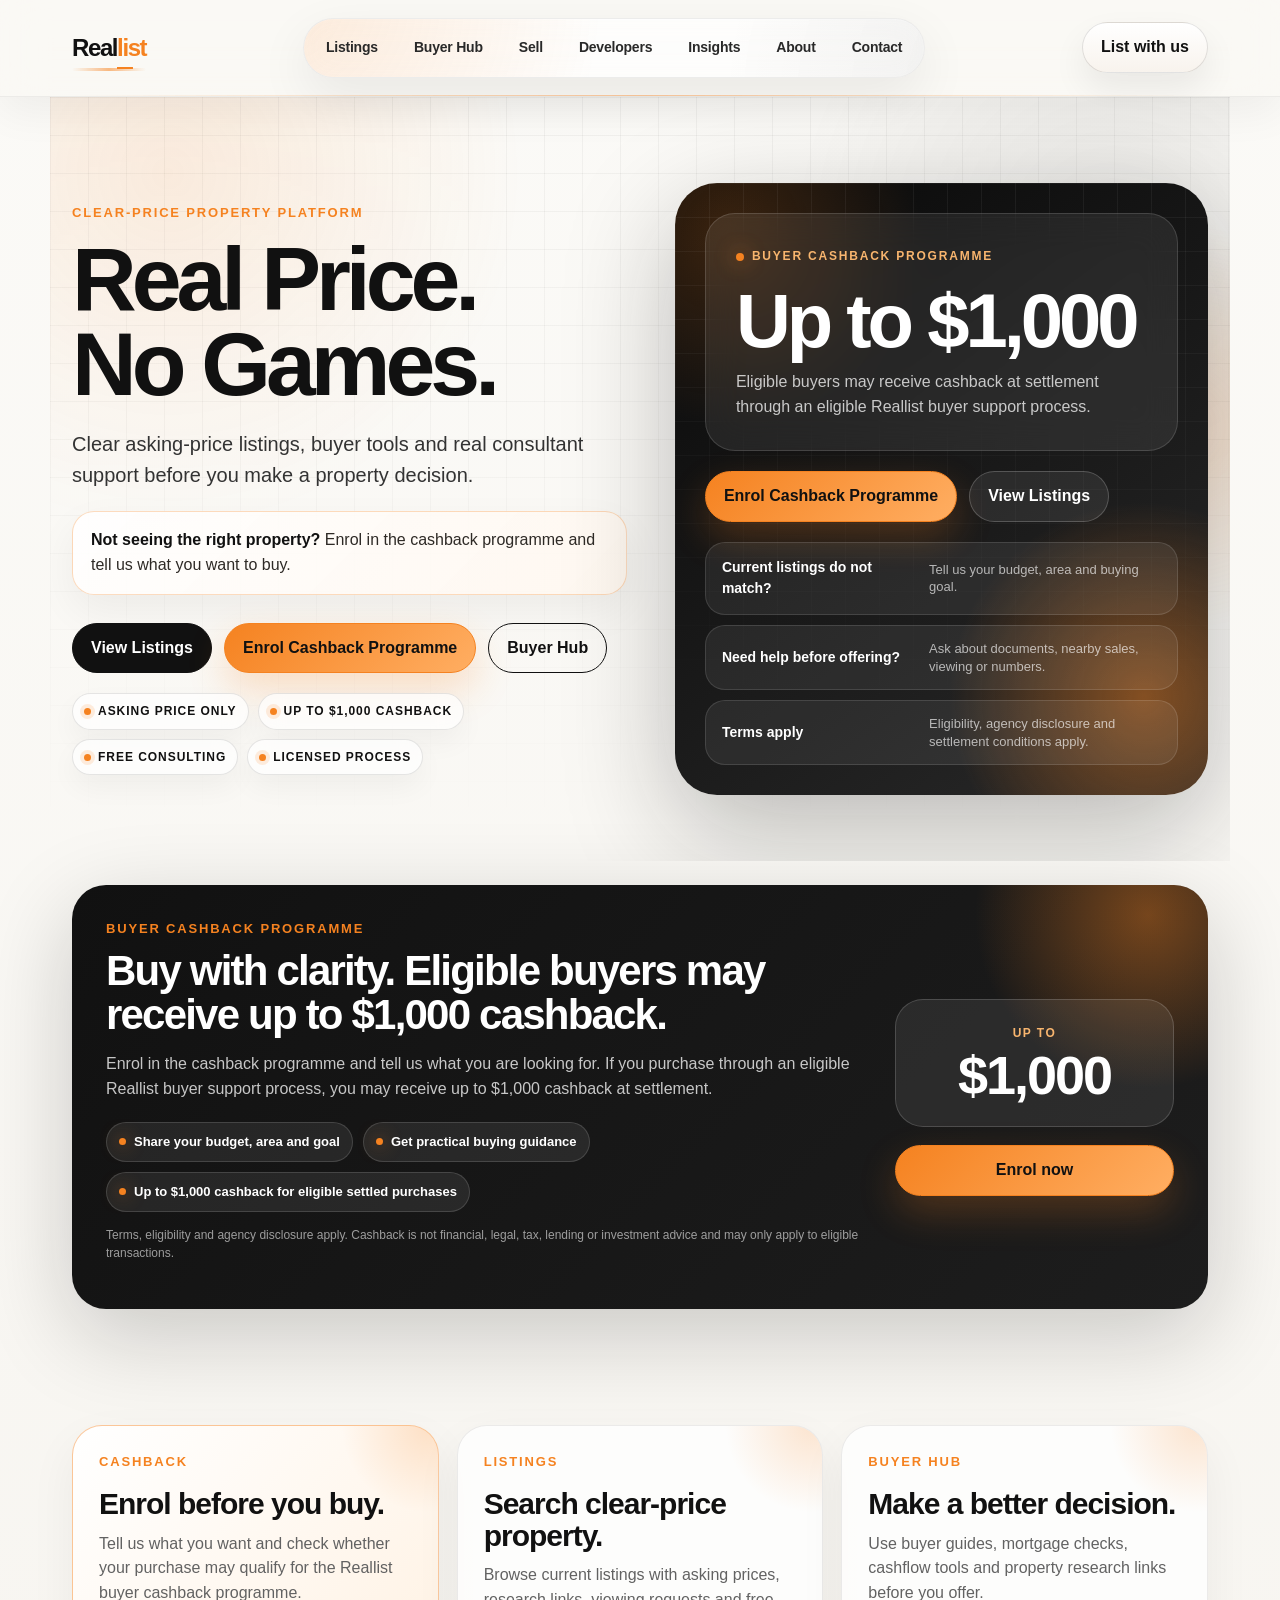
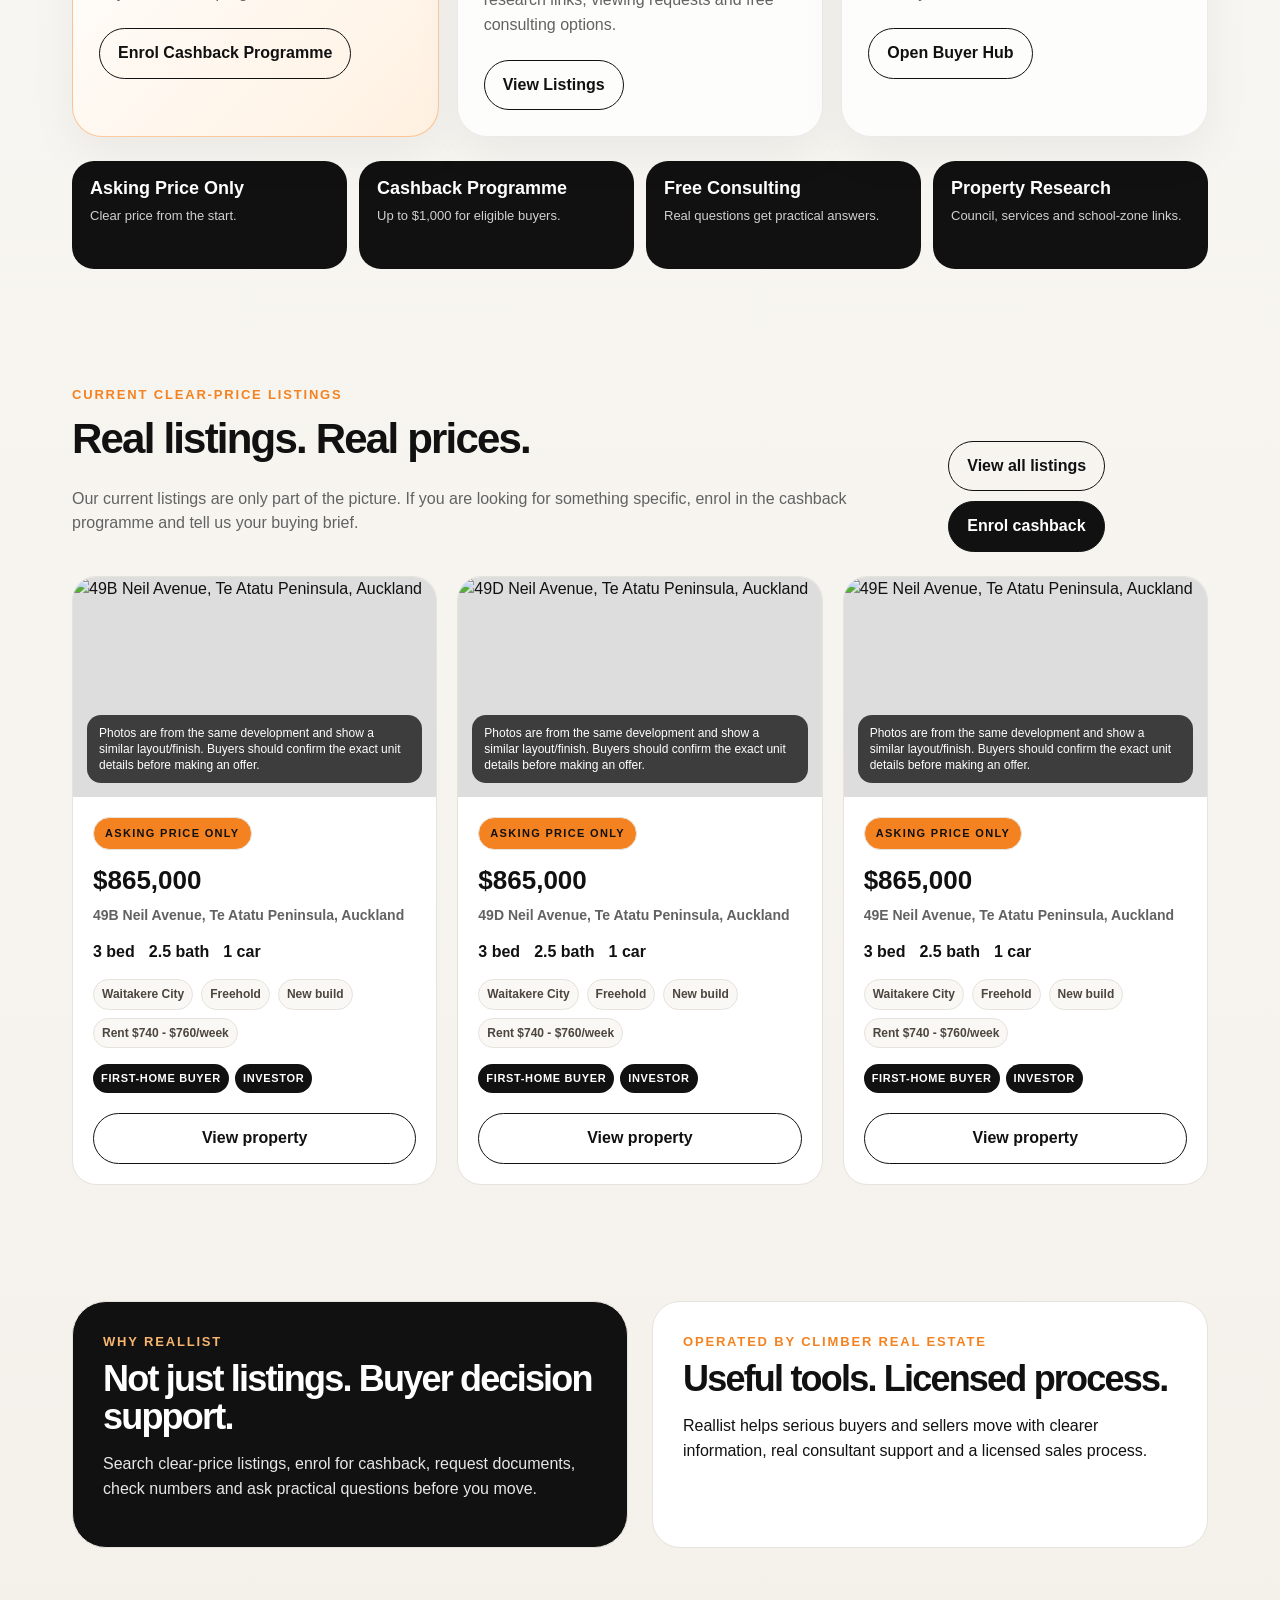
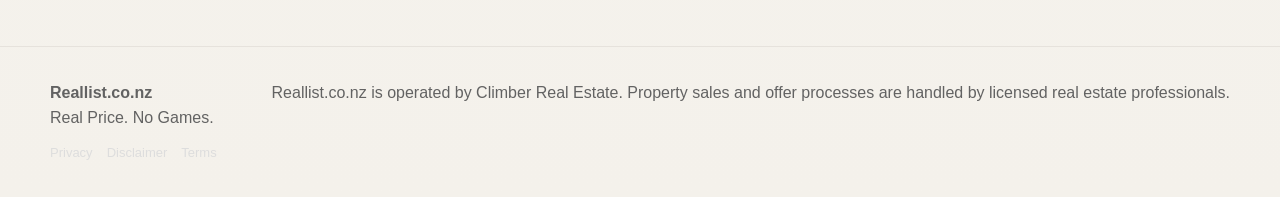
==== commit 884505c5: "Add files via upload cashback_home_simplified\" ====
--- a/index.html
+++ b/index.html
@@ -1,15 +1,15 @@
-<!doctype html><html lang="en"><head><meta charset="utf-8"><meta name="viewport" content="width=device-width,initial-scale=1"><title>Reallist | Real Price. No Games.</title><meta name="description" content="Reallist is a clear-price property platform with buyer tools, free consulting, buyer brief support and licensed sales process."><meta property="og:title" content="Reallist | Real Price. No Games."><meta property="og:description" content="Clear asking-price listings, buyer tools, free consulting and buyer cashback programme for eligible buyers."><meta property="og:type" content="website"><link rel="stylesheet" href="./styles.css?v=35"></head><body><header class="top"><nav class="nav"><a class="logo" href="index.html">Real<span>list</span></a><div class="links"><a href="listings.html">Listings</a><a href="buy.html">Buyer Hub</a><a href="sell.html">Sell</a><a href="developers.html">Developers</a><a href="insights.html">Insights</a><a href="about.html">About</a><a href="contact.html">Contact</a></div><a class="btn alt" href="sell.html">List with us</a></nav></header>
+<!doctype html><html lang="en"><head><meta charset="utf-8"><meta name="viewport" content="width=device-width,initial-scale=1"><title>Reallist | Real Price. No Games.</title><meta name="description" content="Reallist is a clear-price property platform with buyer tools, free consulting, buyer cashback programme and licensed sales process."><meta property="og:title" content="Reallist | Real Price. No Games."><meta property="og:description" content="Clear asking-price listings, buyer tools, free consulting and buyer cashback programme for eligible buyers."><meta property="og:type" content="website"><link rel="stylesheet" href="./styles.css?v=36"></head><body><header class="top"><nav class="nav"><a class="logo" href="index.html">Real<span>list</span></a><div class="links"><a href="listings.html">Listings</a><a href="buy.html">Buyer Hub</a><a href="sell.html">Sell</a><a href="developers.html">Developers</a><a href="insights.html">Insights</a><a href="about.html">About</a><a href="contact.html">Contact</a></div><a class="btn alt" href="sell.html">List with us</a></nav></header>
 
-<section class="hero v34-home v35-home"><div class="hero-copy"><div class="eyebrow">Clear-price property platform</div><h1 class="h1">Real Price.<br>No Games.</h1><p class="lead">Clear asking-price listings, practical buyer tools and real consultant support before you make a property decision.</p><p class="v35-hook"><b>Can’t find the right property here?</b> Tell us your budget, area and buying goal. We can help you search smarter.</p><div class="hero-actions"><a class="btn" href="listings.html">View Listings</a><a class="btn gold" href="https://tally.so/r/jaEe7E?source_page=home&request_type=Buyer%20Brief" target="_blank" rel="noopener">Tell us what you want</a><a class="btn alt" href="buy.html">Buyer Hub</a></div><div class="micro-proof"><span>Asking Price Only</span><span>Buyer Brief Support</span><span>Free Consulting</span><span>Licensed Process</span></div></div>
+<section class="hero v34-home v36-home"><div class="hero-copy"><div class="eyebrow">Clear-price property platform</div><h1 class="h1">Real Price.<br>No Games.</h1><p class="lead">Clear asking-price listings, buyer tools and real consultant support before you make a property decision.</p><p class="v35-hook"><b>Not seeing the right property?</b> Enrol in the cashback programme and tell us what you want to buy.</p><div class="hero-actions"><a class="btn" href="listings.html">View Listings</a><a class="btn gold" href="https://tally.so/r/jaEe7E?source_page=home&request_type=Cashback%20Programme%20Enrolment" target="_blank" rel="noopener">Enrol Cashback Programme</a><a class="btn alt" href="buy.html">Buyer Hub</a></div><div class="micro-proof"><span>Asking Price Only</span><span>Up to $1,000 Cashback</span><span>Free Consulting</span><span>Licensed Process</span></div></div>
 
-<div class="reallist-os buyer-os" aria-label="Reallist buyer system preview"><div class="os-top"><div class="os-badge">BUYER SYSTEM</div><div class="os-live">Search less blindly</div></div><div class="os-main"><span>Buyer brief</span><b>Tell us what you want</b><p>Area, budget, bedrooms, school zone, investment goal or development site. We help turn vague searching into a clearer plan.</p></div><div class="os-stack"><div class="os-row"><div class="os-icon">01</div><div><b>Submit your brief</b><span>Tell us what you want to buy, even if current listings do not match.</span></div><em>Buyer</em></div><div class="os-row"><div class="os-icon">02</div><div><b>Check options and numbers</b><span>Use buyer tools, research links, repayment and cashflow checks.</span></div><em>Tools</em></div><div class="os-row"><div class="os-icon">03</div><div><b>Request real support</b><span>Documents, nearby sales, private viewing, offer guidance or property questions.</span></div><em>Consulting</em></div><div class="os-row"><div class="os-icon">04</div><div><b>Cashback eligibility</b><span>Eligible settled purchases may qualify for up to $1,000 cashback.</span></div><em>Bonus</em></div></div></div></section>
+<div class="cashback-console" aria-label="Buyer cashback programme"><div class="cashback-console-top"><span>BUYER CASHBACK PROGRAMME</span><b>Up to $1,000</b><p>Eligible buyers may receive cashback at settlement through an eligible Reallist buyer support process.</p></div><div class="cashback-console-actions"><a class="btn gold" href="https://tally.so/r/jaEe7E?source_page=home&request_type=Cashback%20Programme%20Enrolment" target="_blank" rel="noopener">Enrol Cashback Programme</a><a class="btn ghost-light" href="listings.html">View Listings</a></div><div class="cashback-console-list"><div><b>Current listings do not match?</b><span>Tell us your budget, area and buying goal.</span></div><div><b>Need help before offering?</b><span>Ask about documents, nearby sales, viewing or numbers.</span></div><div><b>Terms apply</b><span>Eligibility, agency disclosure and settlement conditions apply.</span></div></div></div></section>
 
-<section class="section v35-cashback"><div class="cashback-panel"><div><div class="eyebrow">Buyer Cashback Programme</div><h2>Buy with clarity. Eligible buyers may receive up to $1,000 cashback.</h2><p>Submit your buyer brief. If you purchase through an eligible Reallist buyer support process, you may receive up to $1,000 cashback at settlement.</p><div class="cashback-points"><span>Tell us your budget, area and goal</span><span>Get practical buying guidance</span><span>Up to $1,000 cashback for eligible settled purchases</span></div><p class="terms-note">Terms, eligibility and agency disclosure apply. Cashback is not financial, legal, tax, lending or investment advice and may only apply to eligible transactions.</p></div><div class="cashback-cta"><div class="cashback-number">up to<br><b>$1,000</b></div><a class="btn gold" href="https://tally.so/r/jaEe7E?source_page=home&request_type=Buyer%20Cashback%20Programme" target="_blank" rel="noopener">Submit buyer brief</a></div></div></section>
+<section class="section v35-cashback"><div class="cashback-panel"><div><div class="eyebrow">Buyer Cashback Programme</div><h2>Buy with clarity. Eligible buyers may receive up to $1,000 cashback.</h2><p>Enrol in the cashback programme and tell us what you are looking for. If you purchase through an eligible Reallist buyer support process, you may receive up to $1,000 cashback at settlement.</p><div class="cashback-points"><span>Share your budget, area and goal</span><span>Get practical buying guidance</span><span>Up to $1,000 cashback for eligible settled purchases</span></div><p class="terms-note">Terms, eligibility and agency disclosure apply. Cashback is not financial, legal, tax, lending or investment advice and may only apply to eligible transactions.</p></div><div class="cashback-cta"><div class="cashback-number">up to<br><b>$1,000</b></div><a class="btn gold" href="https://tally.so/r/jaEe7E?source_page=home&request_type=Cashback%20Programme%20Enrolment" target="_blank" rel="noopener">Enrol now</a></div></div></section>
 
-<section class="section v34-section"><div class="v34-portal-grid v35-buyer-paths"><a class="portal-card" href="https://tally.so/r/jaEe7E?source_page=home&request_type=Buyer%20Brief" target="_blank" rel="noopener"><div class="eyebrow">Buyer brief</div><h2>Not seeing the right one?</h2><p>Tell us your target area, budget, property type and buying goal. We can help you search beyond current Reallist listings.</p><span class="btn alt">Tell us what you want</span></a><a class="portal-card" href="buy.html"><div class="eyebrow">Buyer Hub</div><h2>Buying for the first time?</h2><p>Use practical checklists, viewing requests, research links and free consulting before rushing into an offer.</p><span class="btn alt">Open Buyer Hub</span></a><a class="portal-card" href="developers.html"><div class="eyebrow">Investors & developers</div><h2>Buying by the numbers?</h2><p>Check rent, repayment, cashflow, zoning, Watercare, school zones and development logic before assuming potential.</p><span class="btn alt">Developer tools</span></a></div><div class="v34-mini-strip"><div><b>Asking Price Only</b><span>Clear price from the start.</span></div><div><b>Free Consulting</b><span>Real questions get practical answers.</span></div><div><b>Buyer Brief</b><span>Tell us what you want if listings do not match.</span></div><div><b>Cashback Programme</b><span>Up to $1,000 for eligible buyers.</span></div></div></section>
+<section class="section v34-section"><div class="v34-portal-grid v36-buyer-paths"><a class="portal-card" href="https://tally.so/r/jaEe7E?source_page=home&request_type=Cashback%20Programme%20Enrolment" target="_blank" rel="noopener"><div class="eyebrow">Cashback</div><h2>Enrol before you buy.</h2><p>Tell us what you want and check whether your purchase may qualify for the Reallist buyer cashback programme.</p><span class="btn alt">Enrol Cashback Programme</span></a><a class="portal-card" href="listings.html"><div class="eyebrow">Listings</div><h2>Search clear-price property.</h2><p>Browse current listings with asking prices, research links, viewing requests and free consulting options.</p><span class="btn alt">View Listings</span></a><a class="portal-card" href="buy.html"><div class="eyebrow">Buyer Hub</div><h2>Make a better decision.</h2><p>Use buyer guides, mortgage checks, cashflow tools and property research links before you offer.</p><span class="btn alt">Open Buyer Hub</span></a></div><div class="v34-mini-strip"><div><b>Asking Price Only</b><span>Clear price from the start.</span></div><div><b>Cashback Programme</b><span>Up to $1,000 for eligible buyers.</span></div><div><b>Free Consulting</b><span>Real questions get practical answers.</span></div><div><b>Property Research</b><span>Council, services and school-zone links.</span></div></div></section>
 
-<section class="section"><div class="section-head"><div><div class="eyebrow">Current clear-price listings</div><h2 class="h2">Real listings. Real prices.</h2><p class="muted">Our current listings are only part of the picture. If you are looking for something specific, send us your buyer brief.</p></div><div class="section-actions"><a class="btn alt" href="listings.html">View all listings</a><a class="btn" href="https://tally.so/r/jaEe7E?source_page=home&request_type=Buyer%20Brief" target="_blank" rel="noopener">Submit brief</a></div></div><div class="grid compact" data-featured></div></section>
+<section class="section"><div class="section-head"><div><div class="eyebrow">Current clear-price listings</div><h2 class="h2">Real listings. Real prices.</h2><p class="muted">Our current listings are only part of the picture. If you are looking for something specific, enrol in the cashback programme and tell us your buying brief.</p></div><div class="section-actions"><a class="btn alt" href="listings.html">View all listings</a><a class="btn" href="https://tally.so/r/jaEe7E?source_page=home&request_type=Cashback%20Programme%20Enrolment" target="_blank" rel="noopener">Enrol cashback</a></div></div><div class="grid compact" data-featured></div></section>
 
-<section class="section split"><div class="panel dark minimal-panel"><div class="eyebrow light">Why Reallist</div><h2>Not just listings. Buyer decision support.</h2><p>Search clear-price listings, submit your buyer brief, request documents, check numbers and ask practical questions before you move.</p></div><div class="panel minimal-panel"><div class="eyebrow">Operated by Climber Real Estate</div><h2>Useful tools. Licensed process.</h2><p>Reallist helps serious buyers and sellers move with clearer information, real consultant support and a licensed sales process.</p></div></section>
+<section class="section split"><div class="panel dark minimal-panel"><div class="eyebrow light">Why Reallist</div><h2>Not just listings. Buyer decision support.</h2><p>Search clear-price listings, enrol for cashback, request documents, check numbers and ask practical questions before you move.</p></div><div class="panel minimal-panel"><div class="eyebrow">Operated by Climber Real Estate</div><h2>Useful tools. Licensed process.</h2><p>Reallist helps serious buyers and sellers move with clearer information, real consultant support and a licensed sales process.</p></div></section>
 
-<footer class="footer"><div class="footer-inner"><div><b>Reallist.co.nz</b><br>Real Price. No Games.<div class="footer-links"><a href="privacy.html">Privacy</a><a href="disclaimer.html">Disclaimer</a><a href="terms.html">Terms</a></div></div><div>Reallist.co.nz is operated by Climber Real Estate. Property sales and offer processes are handled by licensed real estate professionals.</div></div></footer><script src="./data/listings.js?v=35"></script><script src="./app.js?v=35"></script></body></html>+<footer class="footer"><div class="footer-inner"><div><b>Reallist.co.nz</b><br>Real Price. No Games.<div class="footer-links"><a href="privacy.html">Privacy</a><a href="disclaimer.html">Disclaimer</a><a href="terms.html">Terms</a></div></div><div>Reallist.co.nz is operated by Climber Real Estate. Property sales and offer processes are handled by licensed real estate professionals.</div></div></footer><script src="./data/listings.js?v=36"></script><script src="./app.js?v=36"></script></body></html>
--- a/styles.css
+++ b/styles.css
@@ -582,3 +582,130 @@
   .cashback-number b{font-size:44px}
   .section-actions .btn{width:100%}
 }
+
+
+/* V36 homepage simplified cashback hero */
+.v36-home{
+  grid-template-columns:1.02fr .98fr;
+}
+.cashback-console{
+  position:relative;
+  z-index:2;
+  min-height:480px;
+  border-radius:42px;
+  padding:30px;
+  color:#fff;
+  background:
+    radial-gradient(circle at 88% 84%,rgba(245,130,32,.46),transparent 28%),
+    radial-gradient(circle at 10% 8%,rgba(245,130,32,.2),transparent 26%),
+    linear-gradient(145deg,#090909,#1b1b1b 58%,#292929);
+  box-shadow:0 34px 110px rgba(17,17,17,.28);
+  overflow:hidden;
+  display:flex;
+  flex-direction:column;
+  justify-content:space-between;
+}
+.cashback-console::before{
+  content:"";
+  position:absolute;
+  inset:0;
+  background:
+    linear-gradient(rgba(255,255,255,.055) 1px,transparent 1px),
+    linear-gradient(90deg,rgba(255,255,255,.055) 1px,transparent 1px);
+  background-size:34px 34px;
+  mask-image:linear-gradient(180deg,#000,transparent 92%);
+  pointer-events:none;
+}
+.cashback-console>*{position:relative;z-index:1}
+.cashback-console-top{
+  border:1px solid rgba(255,255,255,.14);
+  background:rgba(255,255,255,.08);
+  backdrop-filter:blur(18px);
+  border-radius:30px;
+  padding:30px;
+}
+.cashback-console-top span{
+  display:inline-flex;
+  align-items:center;
+  gap:8px;
+  color:#f8b56e;
+  font-size:12px;
+  font-weight:900;
+  letter-spacing:.15em;
+}
+.cashback-console-top span::before{
+  content:"";
+  width:8px;
+  height:8px;
+  border-radius:50%;
+  background:#f58220;
+  box-shadow:0 0 20px rgba(245,130,32,.9);
+}
+.cashback-console-top b{
+  display:block;
+  font-size:76px;
+  line-height:.92;
+  letter-spacing:-4px;
+  margin:18px 0 14px;
+}
+.cashback-console-top p{
+  margin:0;
+  color:rgba(255,255,255,.75);
+  font-size:16px;
+  max-width:520px;
+}
+.cashback-console-actions{
+  display:flex;
+  flex-wrap:wrap;
+  gap:12px;
+  margin:20px 0;
+}
+.btn.ghost-light{
+  background:rgba(255,255,255,.08);
+  color:#fff;
+  border-color:rgba(255,255,255,.2);
+}
+.btn.ghost-light:hover{
+  background:#fff;
+  color:#111;
+}
+.cashback-console-list{
+  display:grid;
+  gap:10px;
+}
+.cashback-console-list div{
+  display:grid;
+  grid-template-columns:1fr 1.2fr;
+  gap:14px;
+  align-items:center;
+  padding:14px 16px;
+  border-radius:20px;
+  border:1px solid rgba(255,255,255,.12);
+  background:rgba(255,255,255,.07);
+}
+.cashback-console-list b{
+  font-size:14px;
+}
+.cashback-console-list span{
+  color:rgba(255,255,255,.66);
+  font-size:13px;
+  line-height:1.35;
+}
+.v36-buyer-paths .portal-card:first-child{
+  border-color:rgba(245,130,32,.42);
+  background:linear-gradient(135deg,#fff,#fff1e1);
+}
+.v36-buyer-paths .portal-card:first-child h2{
+  color:#111;
+}
+@media(max-width:1020px){
+  .v36-home{grid-template-columns:1fr}
+  .cashback-console{min-height:auto}
+}
+@media(max-width:680px){
+  .cashback-console{border-radius:30px;padding:22px}
+  .cashback-console-top{padding:22px;border-radius:24px}
+  .cashback-console-top b{font-size:54px;letter-spacing:-2px}
+  .cashback-console-list div{grid-template-columns:1fr}
+  .cashback-console-actions .btn{width:100%}
+}
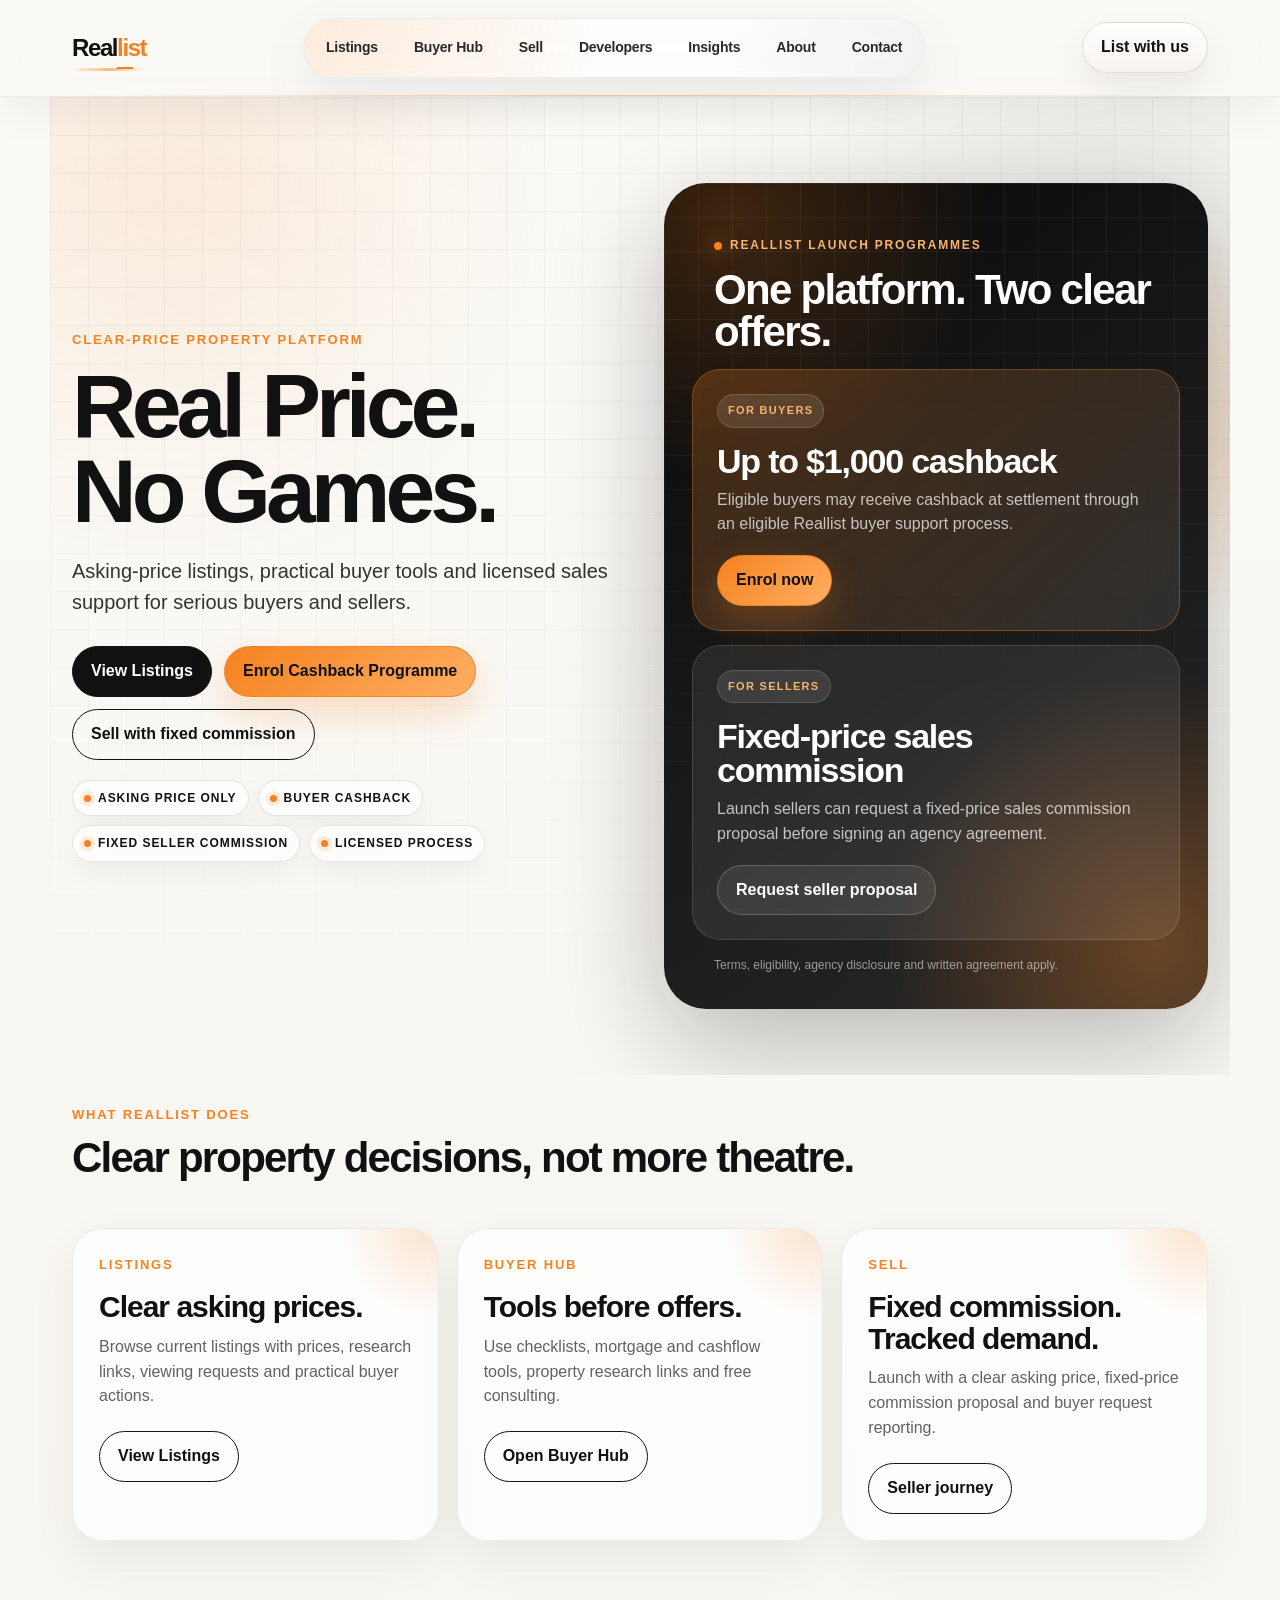
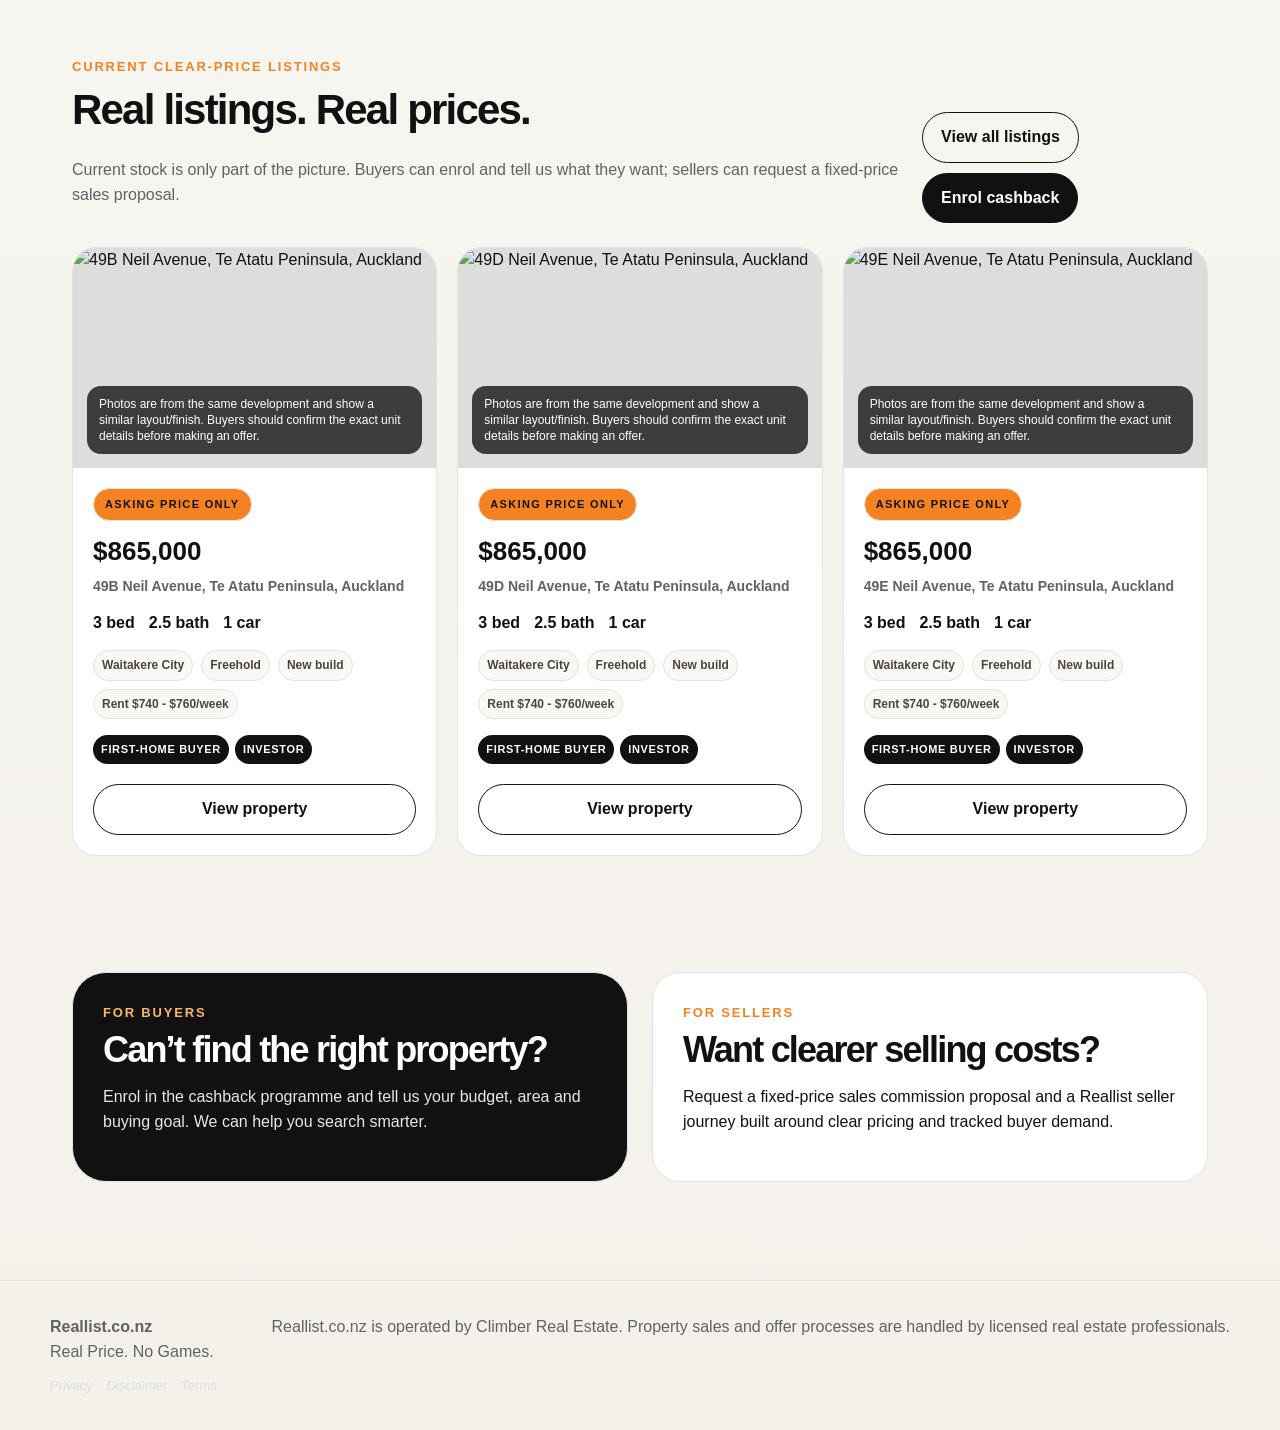
==== commit afe2c9a7: "Add files via upload home_simplified_buyer_seller_offers" ====
--- a/index.html
+++ b/index.html
@@ -1,15 +1,13 @@
-<!doctype html><html lang="en"><head><meta charset="utf-8"><meta name="viewport" content="width=device-width,initial-scale=1"><title>Reallist | Real Price. No Games.</title><meta name="description" content="Reallist is a clear-price property platform with buyer tools, free consulting, buyer cashback programme and licensed sales process."><meta property="og:title" content="Reallist | Real Price. No Games."><meta property="og:description" content="Clear asking-price listings, buyer tools, free consulting and buyer cashback programme for eligible buyers."><meta property="og:type" content="website"><link rel="stylesheet" href="./styles.css?v=36"></head><body><header class="top"><nav class="nav"><a class="logo" href="index.html">Real<span>list</span></a><div class="links"><a href="listings.html">Listings</a><a href="buy.html">Buyer Hub</a><a href="sell.html">Sell</a><a href="developers.html">Developers</a><a href="insights.html">Insights</a><a href="about.html">About</a><a href="contact.html">Contact</a></div><a class="btn alt" href="sell.html">List with us</a></nav></header>
+<!doctype html><html lang="en"><head><meta charset="utf-8"><meta name="viewport" content="width=device-width,initial-scale=1"><title>Reallist | Real Price. No Games.</title><meta name="description" content="Reallist is a clear-price property platform with buyer tools, buyer cashback programme, fixed-price seller commission and licensed sales process."><meta property="og:title" content="Reallist | Real Price. No Games."><meta property="og:description" content="Clear asking-price listings, buyer tools, cashback for eligible buyers, fixed-price commission for launch sellers and licensed sales support."><meta property="og:type" content="website"><link rel="stylesheet" href="./styles.css?v=37"></head><body><header class="top"><nav class="nav"><a class="logo" href="index.html">Real<span>list</span></a><div class="links"><a href="listings.html">Listings</a><a href="buy.html">Buyer Hub</a><a href="sell.html">Sell</a><a href="developers.html">Developers</a><a href="insights.html">Insights</a><a href="about.html">About</a><a href="contact.html">Contact</a></div><a class="btn alt" href="sell.html">List with us</a></nav></header>
 
-<section class="hero v34-home v36-home"><div class="hero-copy"><div class="eyebrow">Clear-price property platform</div><h1 class="h1">Real Price.<br>No Games.</h1><p class="lead">Clear asking-price listings, buyer tools and real consultant support before you make a property decision.</p><p class="v35-hook"><b>Not seeing the right property?</b> Enrol in the cashback programme and tell us what you want to buy.</p><div class="hero-actions"><a class="btn" href="listings.html">View Listings</a><a class="btn gold" href="https://tally.so/r/jaEe7E?source_page=home&request_type=Cashback%20Programme%20Enrolment" target="_blank" rel="noopener">Enrol Cashback Programme</a><a class="btn alt" href="buy.html">Buyer Hub</a></div><div class="micro-proof"><span>Asking Price Only</span><span>Up to $1,000 Cashback</span><span>Free Consulting</span><span>Licensed Process</span></div></div>
+<section class="hero v34-home v37-home"><div class="hero-copy"><div class="eyebrow">Clear-price property platform</div><h1 class="h1">Real Price.<br>No Games.</h1><p class="lead">Asking-price listings, practical buyer tools and licensed sales support for serious buyers and sellers.</p><div class="hero-actions"><a class="btn" href="listings.html">View Listings</a><a class="btn gold" href="https://tally.so/r/jaEe7E?source_page=home&request_type=Cashback%20Programme%20Enrolment" target="_blank" rel="noopener">Enrol Cashback Programme</a><a class="btn alt" href="sell.html">Sell with fixed commission</a></div><div class="micro-proof"><span>Asking Price Only</span><span>Buyer Cashback</span><span>Fixed Seller Commission</span><span>Licensed Process</span></div></div>
 
-<div class="cashback-console" aria-label="Buyer cashback programme"><div class="cashback-console-top"><span>BUYER CASHBACK PROGRAMME</span><b>Up to $1,000</b><p>Eligible buyers may receive cashback at settlement through an eligible Reallist buyer support process.</p></div><div class="cashback-console-actions"><a class="btn gold" href="https://tally.so/r/jaEe7E?source_page=home&request_type=Cashback%20Programme%20Enrolment" target="_blank" rel="noopener">Enrol Cashback Programme</a><a class="btn ghost-light" href="listings.html">View Listings</a></div><div class="cashback-console-list"><div><b>Current listings do not match?</b><span>Tell us your budget, area and buying goal.</span></div><div><b>Need help before offering?</b><span>Ask about documents, nearby sales, viewing or numbers.</span></div><div><b>Terms apply</b><span>Eligibility, agency disclosure and settlement conditions apply.</span></div></div></div></section>
+<div class="launch-console" aria-label="Reallist launch programmes"><div class="launch-top"><span>REALLIST LAUNCH PROGRAMMES</span><b>One platform. Two clear offers.</b></div><div class="launch-offers"><div class="launch-offer buyer"><div class="offer-label">For Buyers</div><h2>Up to $1,000 cashback</h2><p>Eligible buyers may receive cashback at settlement through an eligible Reallist buyer support process.</p><a class="btn gold" href="https://tally.so/r/jaEe7E?source_page=home&request_type=Cashback%20Programme%20Enrolment" target="_blank" rel="noopener">Enrol now</a></div><div class="launch-offer seller"><div class="offer-label">For Sellers</div><h2>Fixed-price sales commission</h2><p>Launch sellers can request a fixed-price sales commission proposal before signing an agency agreement.</p><a class="btn ghost-light" href="https://tally.so/r/q4NRYY?source_page=home&request_type=Fixed%20Commission%20Seller%20Proposal" target="_blank" rel="noopener">Request seller proposal</a></div></div><p class="launch-terms">Terms, eligibility, agency disclosure and written agreement apply.</p></div></section>
 
-<section class="section v35-cashback"><div class="cashback-panel"><div><div class="eyebrow">Buyer Cashback Programme</div><h2>Buy with clarity. Eligible buyers may receive up to $1,000 cashback.</h2><p>Enrol in the cashback programme and tell us what you are looking for. If you purchase through an eligible Reallist buyer support process, you may receive up to $1,000 cashback at settlement.</p><div class="cashback-points"><span>Share your budget, area and goal</span><span>Get practical buying guidance</span><span>Up to $1,000 cashback for eligible settled purchases</span></div><p class="terms-note">Terms, eligibility and agency disclosure apply. Cashback is not financial, legal, tax, lending or investment advice and may only apply to eligible transactions.</p></div><div class="cashback-cta"><div class="cashback-number">up to<br><b>$1,000</b></div><a class="btn gold" href="https://tally.so/r/jaEe7E?source_page=home&request_type=Cashback%20Programme%20Enrolment" target="_blank" rel="noopener">Enrol now</a></div></div></section>
+<section class="section v37-core"><div class="section-head"><div><div class="eyebrow">What Reallist does</div><h2 class="h2">Clear property decisions, not more theatre.</h2></div></div><div class="v34-portal-grid"><a class="portal-card" href="listings.html"><div class="eyebrow">Listings</div><h2>Clear asking prices.</h2><p>Browse current listings with prices, research links, viewing requests and practical buyer actions.</p><span class="btn alt">View Listings</span></a><a class="portal-card" href="buy.html"><div class="eyebrow">Buyer Hub</div><h2>Tools before offers.</h2><p>Use checklists, mortgage and cashflow tools, property research links and free consulting.</p><span class="btn alt">Open Buyer Hub</span></a><a class="portal-card" href="sell.html"><div class="eyebrow">Sell</div><h2>Fixed commission. Tracked demand.</h2><p>Launch with a clear asking price, fixed-price commission proposal and buyer request reporting.</p><span class="btn alt">Seller journey</span></a></div></section>
 
-<section class="section v34-section"><div class="v34-portal-grid v36-buyer-paths"><a class="portal-card" href="https://tally.so/r/jaEe7E?source_page=home&request_type=Cashback%20Programme%20Enrolment" target="_blank" rel="noopener"><div class="eyebrow">Cashback</div><h2>Enrol before you buy.</h2><p>Tell us what you want and check whether your purchase may qualify for the Reallist buyer cashback programme.</p><span class="btn alt">Enrol Cashback Programme</span></a><a class="portal-card" href="listings.html"><div class="eyebrow">Listings</div><h2>Search clear-price property.</h2><p>Browse current listings with asking prices, research links, viewing requests and free consulting options.</p><span class="btn alt">View Listings</span></a><a class="portal-card" href="buy.html"><div class="eyebrow">Buyer Hub</div><h2>Make a better decision.</h2><p>Use buyer guides, mortgage checks, cashflow tools and property research links before you offer.</p><span class="btn alt">Open Buyer Hub</span></a></div><div class="v34-mini-strip"><div><b>Asking Price Only</b><span>Clear price from the start.</span></div><div><b>Cashback Programme</b><span>Up to $1,000 for eligible buyers.</span></div><div><b>Free Consulting</b><span>Real questions get practical answers.</span></div><div><b>Property Research</b><span>Council, services and school-zone links.</span></div></div></section>
+<section class="section"><div class="section-head"><div><div class="eyebrow">Current clear-price listings</div><h2 class="h2">Real listings. Real prices.</h2><p class="muted">Current stock is only part of the picture. Buyers can enrol and tell us what they want; sellers can request a fixed-price sales proposal.</p></div><div class="section-actions"><a class="btn alt" href="listings.html">View all listings</a><a class="btn" href="https://tally.so/r/jaEe7E?source_page=home&request_type=Cashback%20Programme%20Enrolment" target="_blank" rel="noopener">Enrol cashback</a></div></div><div class="grid compact" data-featured></div></section>
 
-<section class="section"><div class="section-head"><div><div class="eyebrow">Current clear-price listings</div><h2 class="h2">Real listings. Real prices.</h2><p class="muted">Our current listings are only part of the picture. If you are looking for something specific, enrol in the cashback programme and tell us your buying brief.</p></div><div class="section-actions"><a class="btn alt" href="listings.html">View all listings</a><a class="btn" href="https://tally.so/r/jaEe7E?source_page=home&request_type=Cashback%20Programme%20Enrolment" target="_blank" rel="noopener">Enrol cashback</a></div></div><div class="grid compact" data-featured></div></section>
+<section class="section split"><div class="panel dark minimal-panel"><div class="eyebrow light">For buyers</div><h2>Can’t find the right property?</h2><p>Enrol in the cashback programme and tell us your budget, area and buying goal. We can help you search smarter.</p></div><div class="panel minimal-panel"><div class="eyebrow">For sellers</div><h2>Want clearer selling costs?</h2><p>Request a fixed-price sales commission proposal and a Reallist seller journey built around clear pricing and tracked buyer demand.</p></div></section>
 
-<section class="section split"><div class="panel dark minimal-panel"><div class="eyebrow light">Why Reallist</div><h2>Not just listings. Buyer decision support.</h2><p>Search clear-price listings, enrol for cashback, request documents, check numbers and ask practical questions before you move.</p></div><div class="panel minimal-panel"><div class="eyebrow">Operated by Climber Real Estate</div><h2>Useful tools. Licensed process.</h2><p>Reallist helps serious buyers and sellers move with clearer information, real consultant support and a licensed sales process.</p></div></section>
-
-<footer class="footer"><div class="footer-inner"><div><b>Reallist.co.nz</b><br>Real Price. No Games.<div class="footer-links"><a href="privacy.html">Privacy</a><a href="disclaimer.html">Disclaimer</a><a href="terms.html">Terms</a></div></div><div>Reallist.co.nz is operated by Climber Real Estate. Property sales and offer processes are handled by licensed real estate professionals.</div></div></footer><script src="./data/listings.js?v=36"></script><script src="./app.js?v=36"></script></body></html>+<footer class="footer"><div class="footer-inner"><div><b>Reallist.co.nz</b><br>Real Price. No Games.<div class="footer-links"><a href="privacy.html">Privacy</a><a href="disclaimer.html">Disclaimer</a><a href="terms.html">Terms</a></div></div><div>Reallist.co.nz is operated by Climber Real Estate. Property sales and offer processes are handled by licensed real estate professionals.</div></div></footer><script src="./data/listings.js?v=37"></script><script src="./app.js?v=37"></script></body></html>
--- a/styles.css
+++ b/styles.css
@@ -709,3 +709,121 @@
   .cashback-console-list div{grid-template-columns:1fr}
   .cashback-console-actions .btn{width:100%}
 }
+
+
+/* V37 homepage simplification: buyer cashback once + seller fixed commission */
+.v37-home{
+  grid-template-columns:1fr 1fr;
+}
+.launch-console{
+  position:relative;
+  z-index:2;
+  border-radius:42px;
+  padding:28px;
+  color:#fff;
+  background:
+    radial-gradient(circle at 12% 4%,rgba(245,130,32,.22),transparent 28%),
+    radial-gradient(circle at 90% 92%,rgba(245,130,32,.32),transparent 30%),
+    linear-gradient(145deg,#080808,#1b1b1b 58%,#292929);
+  box-shadow:0 34px 110px rgba(17,17,17,.28);
+  overflow:hidden;
+}
+.launch-console::before{
+  content:"";
+  position:absolute;
+  inset:0;
+  background:
+    linear-gradient(rgba(255,255,255,.055) 1px,transparent 1px),
+    linear-gradient(90deg,rgba(255,255,255,.055) 1px,transparent 1px);
+  background-size:34px 34px;
+  mask-image:linear-gradient(180deg,#000,transparent 94%);
+  pointer-events:none;
+}
+.launch-console>*{position:relative;z-index:1}
+.launch-top{
+  padding:22px 22px 16px;
+}
+.launch-top span{
+  display:inline-flex;
+  align-items:center;
+  gap:8px;
+  color:#f8b56e;
+  font-size:12px;
+  font-weight:900;
+  letter-spacing:.15em;
+}
+.launch-top span::before{
+  content:"";
+  width:8px;
+  height:8px;
+  border-radius:50%;
+  background:#f58220;
+  box-shadow:0 0 20px rgba(245,130,32,.9);
+}
+.launch-top b{
+  display:block;
+  margin-top:12px;
+  font-size:42px;
+  line-height:1;
+  letter-spacing:-1.7px;
+  max-width:520px;
+}
+.launch-offers{
+  display:grid;
+  grid-template-columns:1fr;
+  gap:14px;
+}
+.launch-offer{
+  border:1px solid rgba(255,255,255,.13);
+  border-radius:28px;
+  padding:24px;
+  background:rgba(255,255,255,.08);
+  backdrop-filter:blur(18px);
+}
+.launch-offer.buyer{
+  background:linear-gradient(135deg,rgba(245,130,32,.24),rgba(255,255,255,.08));
+  border-color:rgba(245,130,32,.35);
+}
+.offer-label{
+  display:inline-flex;
+  border-radius:999px;
+  padding:7px 10px;
+  background:rgba(255,255,255,.1);
+  border:1px solid rgba(255,255,255,.15);
+  color:#f8b56e;
+  text-transform:uppercase;
+  letter-spacing:.12em;
+  font-size:11px;
+  font-weight:900;
+}
+.launch-offer h2{
+  font-size:34px;
+  line-height:1;
+  letter-spacing:-1.2px;
+  margin:16px 0 10px;
+}
+.launch-offer p{
+  color:rgba(255,255,255,.72);
+  margin:0 0 18px;
+  max-width:560px;
+}
+.launch-terms{
+  margin:16px 0 0;
+  color:rgba(255,255,255,.55);
+  font-size:12px;
+  padding:0 22px 6px;
+}
+.v37-core{
+  padding-top:30px;
+}
+@media(max-width:1020px){
+  .v37-home{grid-template-columns:1fr}
+}
+@media(max-width:680px){
+  .launch-console{border-radius:30px;padding:18px}
+  .launch-top{padding:16px}
+  .launch-top b{font-size:32px}
+  .launch-offer{padding:20px;border-radius:24px}
+  .launch-offer h2{font-size:28px}
+  .launch-offer .btn{width:100%}
+}
